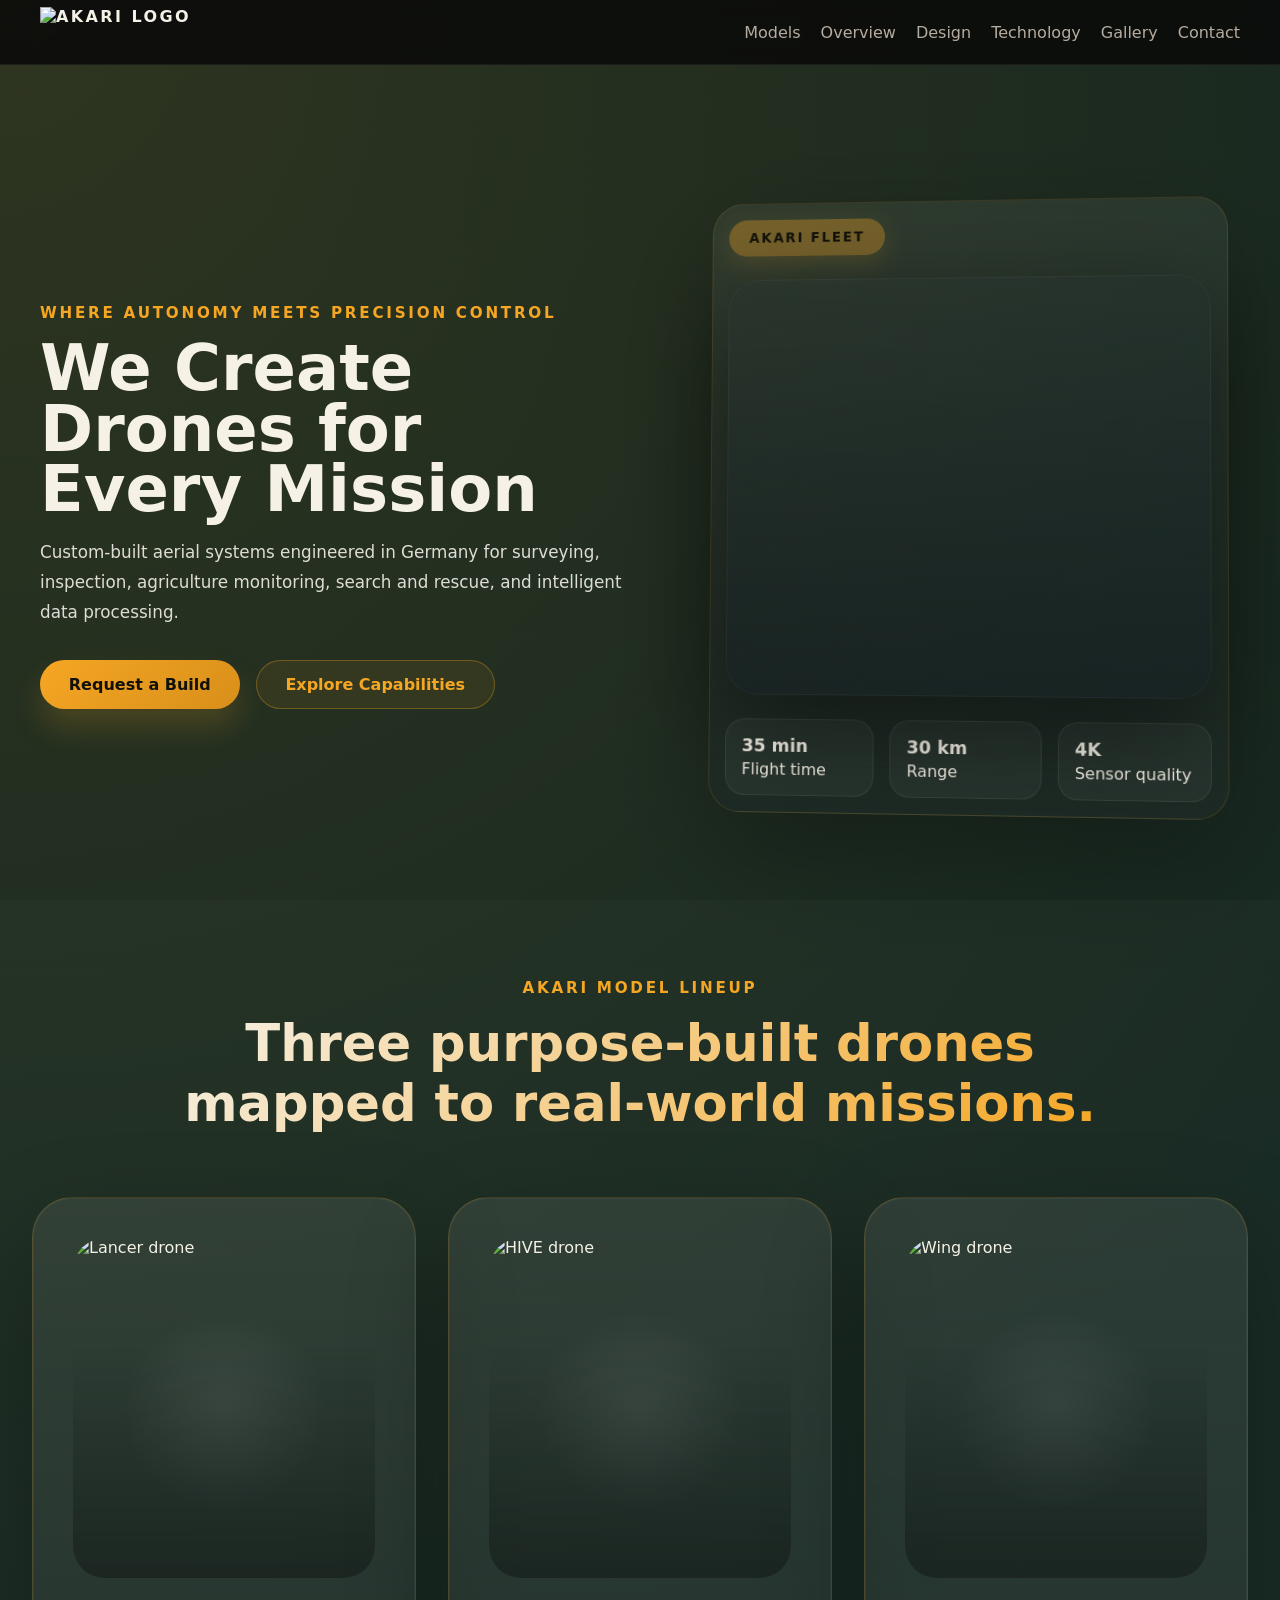
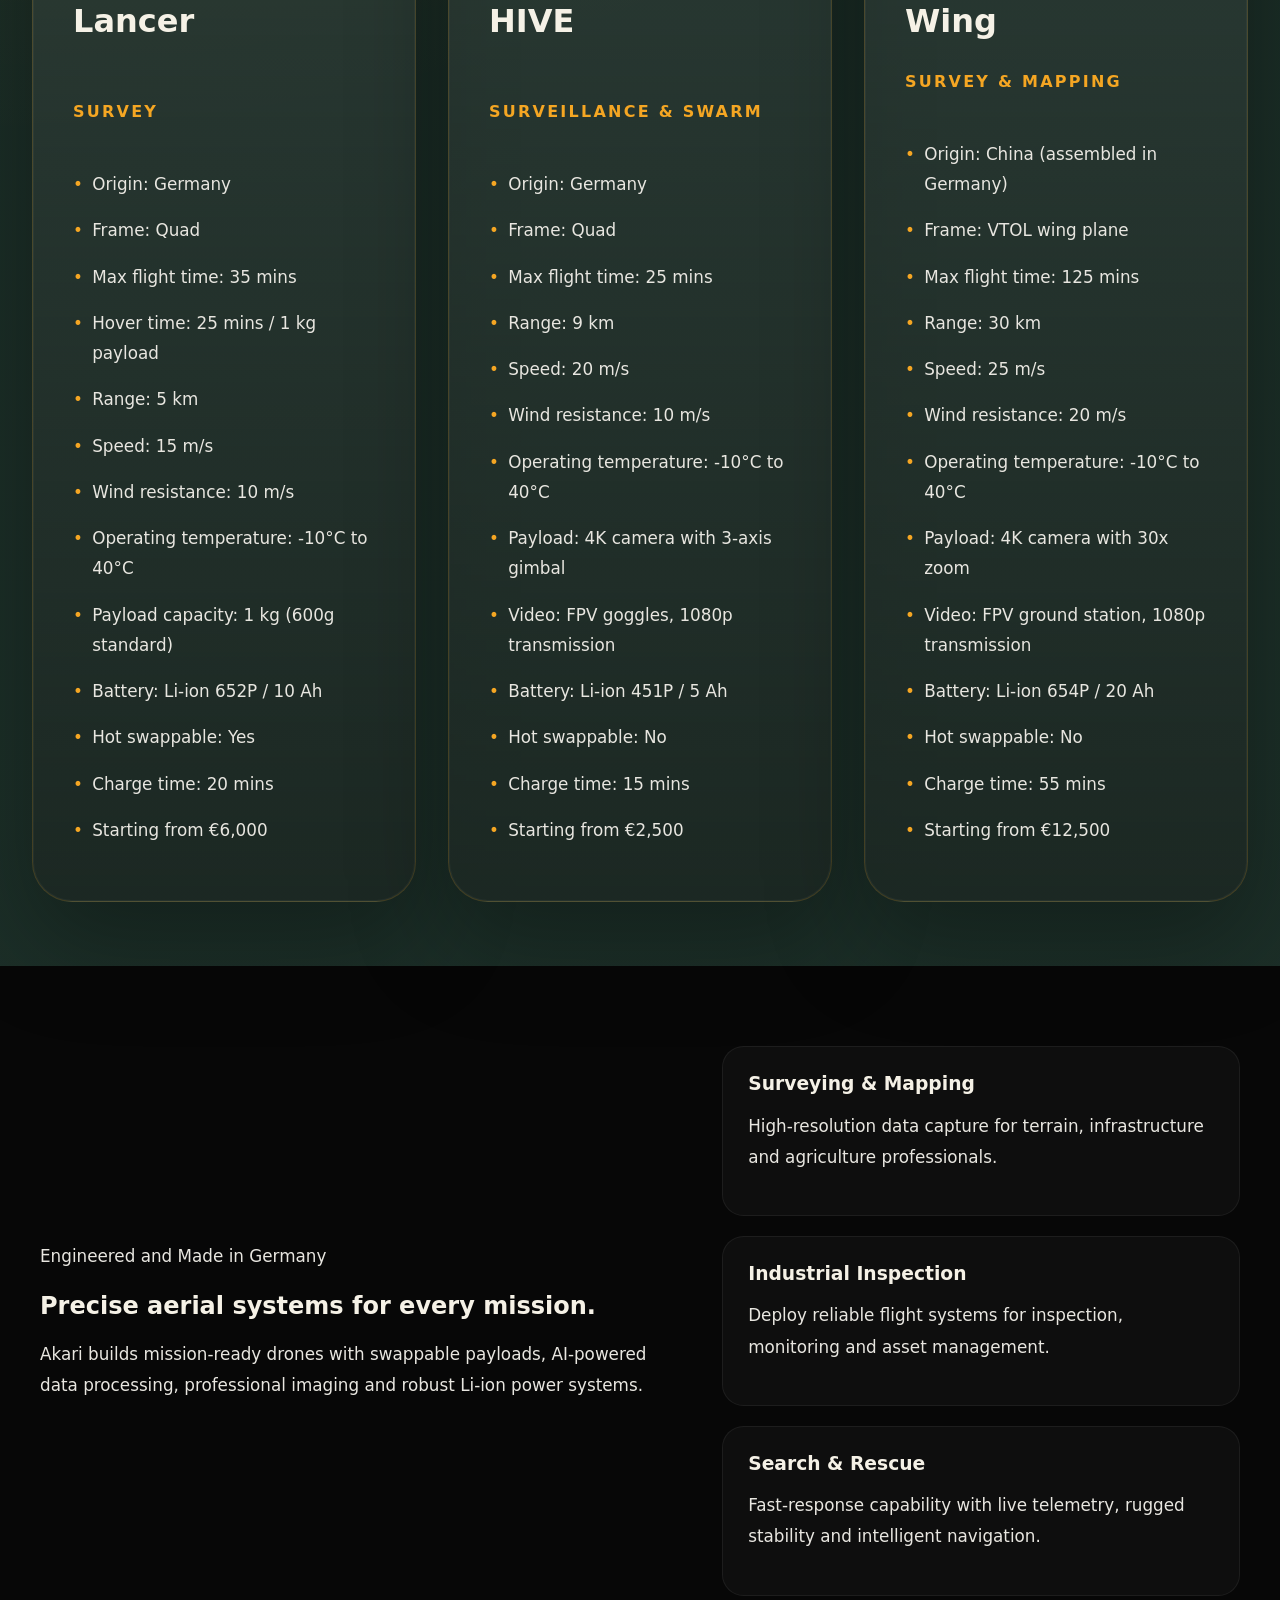
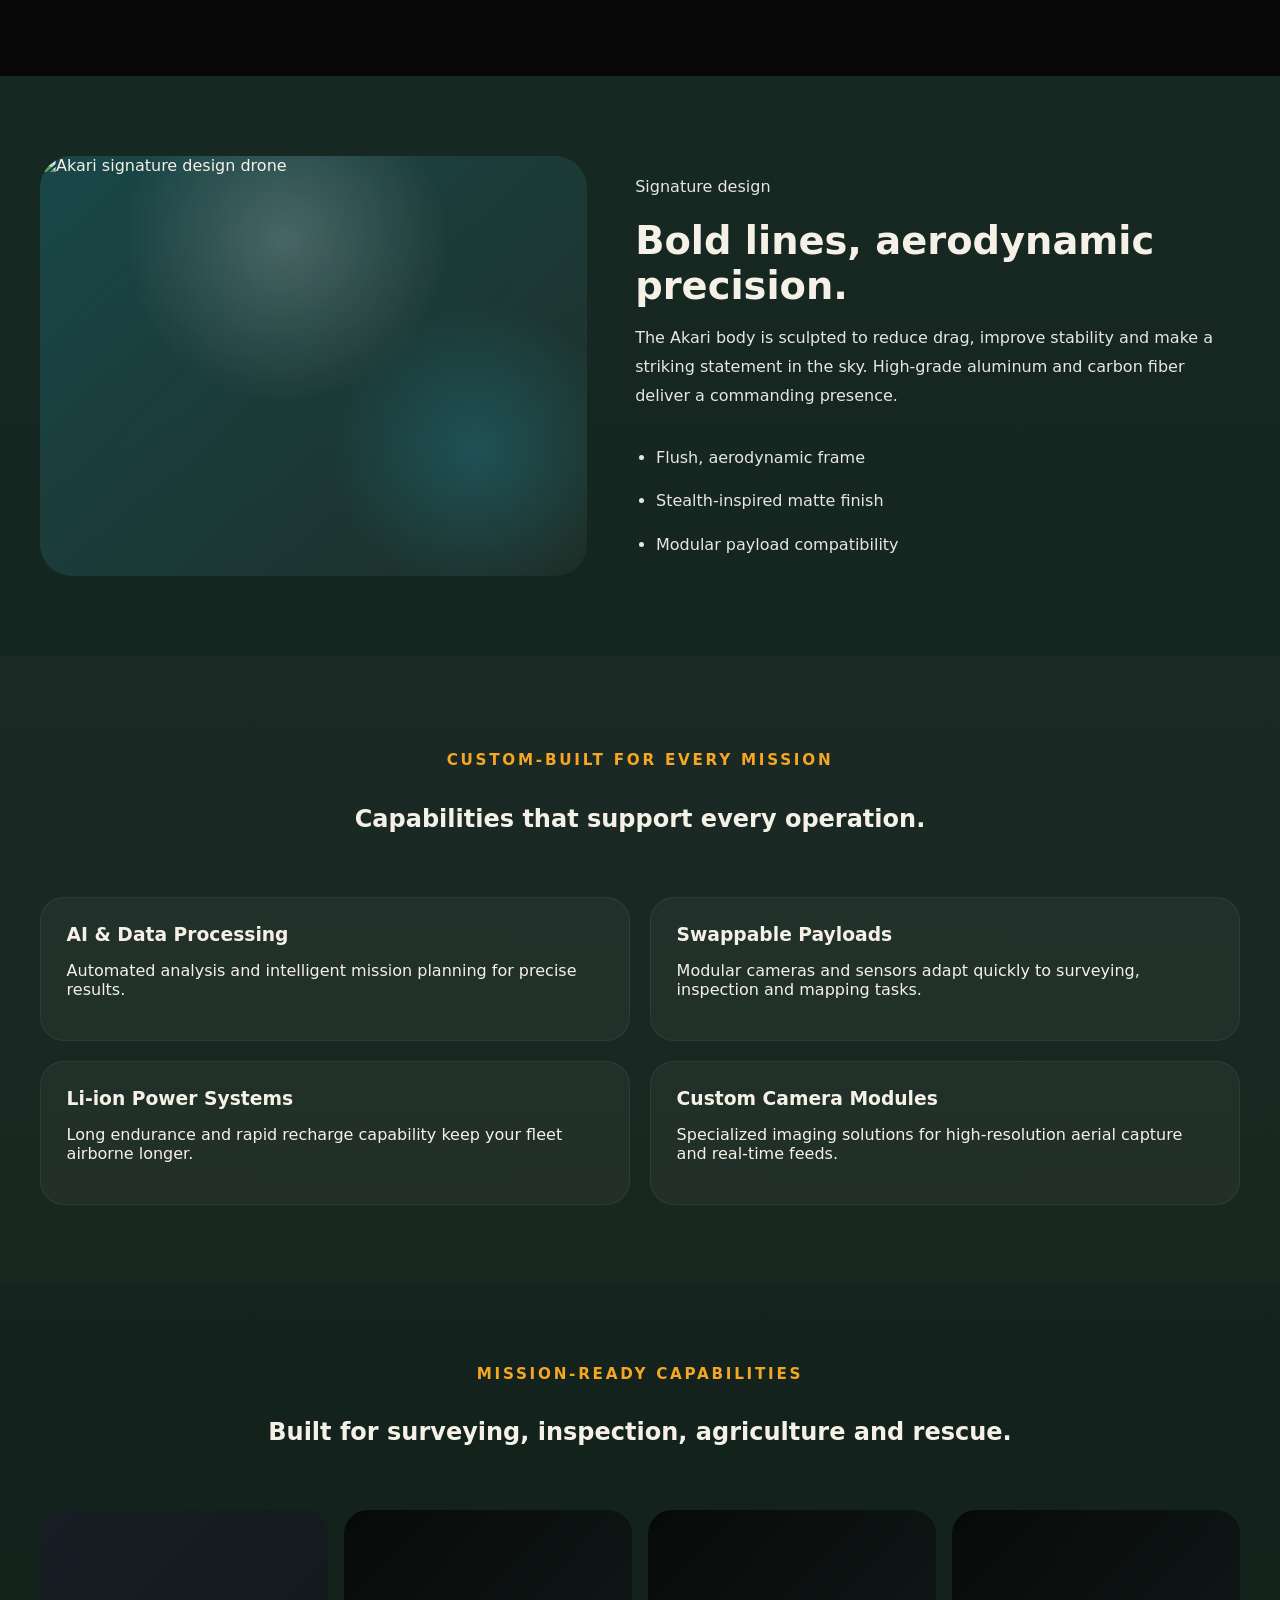
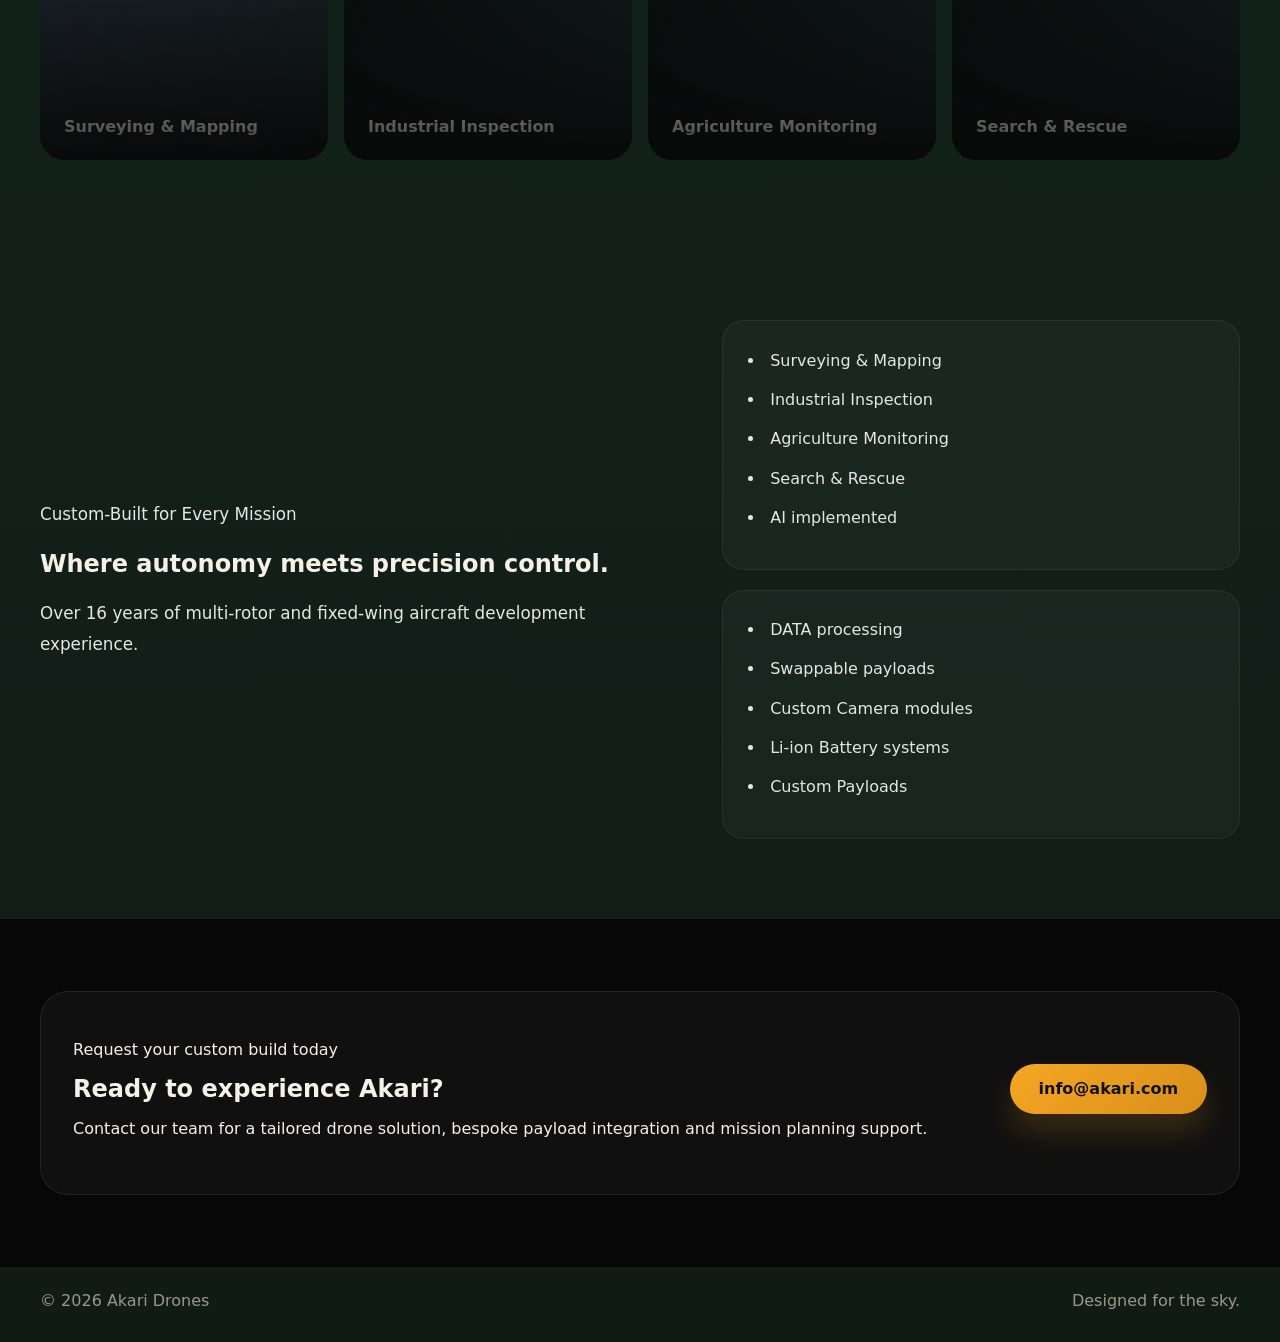
==== index.html @ 4abbac31 "Add files via upload" ====
<!DOCTYPE html>
<html lang="en">

<head>
  <meta charset="UTF-8" />
  <meta name="viewport" content="width=device-width, initial-scale=1.0" />
  <title>Akari Drones</title>
  <link rel="stylesheet" href="styles.css" />
</head>

<body>
  <header class="topbar">
    <div class="container header-inner"> <a class="brand" href="#hero"> <img src="images/logo.png" alt="Akari Logo"
          class="logo" /> </a>
      <nav class="nav-links"> <a href="#models">Models</a> <a href="#overview">Overview</a> <a href="#design">Design</a>
        <a href="#technology">Technology</a> <a href="#gallery">Gallery</a> <a href="#contact">Contact</a> </nav>
    </div>
  </header>
  <main>
    <section id="hero" class="hero-section">
      <div class="container hero-grid">
        <div class="hero-copy"> <span class="eyebrow">Where Autonomy Meets Precision Control</span>
          <h1>We Create Drones for Every Mission</h1>
          <p>Custom-built aerial systems engineered in Germany for surveying, inspection, agriculture monitoring, search
            and rescue, and intelligent data processing.</p>
          <div class="hero-actions"> <a class="btn btn-primary" href="#contact">Request a Build</a> <a
              class="btn btn-secondary" href="#overview">Explore Capabilities</a> </div>
        </div>
        <div class="hero-visual">
          <div class="visual-card interactive-card">
            <div class="badge">Akari Fleet</div>
            <div class="hero-image"></div>
            <div class="hero-stats">
              <div> <strong>35 min</strong> <span>Flight time</span> </div>
              <div> <strong>30 km</strong> <span>Range</span> </div>
              <div> <strong>4K</strong> <span>Sensor quality</span> </div>
            </div>
          </div>
        </div>
      </div>
    </section>
    <section id="models" class="section section-alt">
      <div class="container">
        <div class="section-header">
          <p class="eyebrow">Akari Model Lineup</p>
          <h2>Three purpose-built drones mapped to real-world missions.</h2>
        </div>
        <div class="spec-grid">
          <article class="spec-card interactive-card">
            <div class="spec-image"> <img src="images/lancer.png" alt="Lancer drone"> </div>
            <h3>Lancer</h3>
            <p class="spec-subtitle">Survey</p>
            <ul class="spec-list">
              <li>Origin: Germany</li>
              <li>Frame: Quad</li>
              <li>Max flight time: 35 mins</li>
              <li>Hover time: 25 mins / 1 kg payload</li>
              <li>Range: 5 km</li>
              <li>Speed: 15 m/s</li>
              <li>Wind resistance: 10 m/s</li>
              <li>Operating temperature: -10°C to 40°C</li>
              <li>Payload capacity: 1 kg (600g standard)</li>
              <li>Battery: Li-ion 652P / 10 Ah</li>
              <li>Hot swappable: Yes</li>
              <li>Charge time: 20 mins</li>
              <li>Starting from €6,000</li>
            </ul>
          </article>
          <article class="spec-card interactive-card">
            <div class="spec-image"> <img src="images/hive.png" alt="HIVE drone"> </div>
            <h3>HIVE</h3>
            <p class="spec-subtitle">Surveillance & Swarm</p>
            <ul class="spec-list">
              <li>Origin: Germany</li>
              <li>Frame: Quad</li>
              <li>Max flight time: 25 mins</li>
              <li>Range: 9 km</li>
              <li>Speed: 20 m/s</li>
              <li>Wind resistance: 10 m/s</li>
              <li>Operating temperature: -10°C to 40°C</li>
              <li>Payload: 4K camera with 3-axis gimbal</li>
              <li>Video: FPV goggles, 1080p transmission</li>
              <li>Battery: Li-ion 451P / 5 Ah</li>
              <li>Hot swappable: No</li>
              <li>Charge time: 15 mins</li>
              <li>Starting from €2,500</li>
            </ul>
          </article>
          <article class="spec-card interactive-card">
            <div class="spec-image"> <img src="images/wing.png" alt="Wing drone"> </div>
            <h3>Wing</h3>
            <p class="spec-subtitle">Survey & Mapping</p>
            <ul class="spec-list">
              <li>Origin: China (assembled in Germany)</li>
              <li>Frame: VTOL wing plane</li>
              <li>Max flight time: 125 mins</li>
              <li>Range: 30 km</li>
              <li>Speed: 25 m/s</li>
              <li>Wind resistance: 20 m/s</li>
              <li>Operating temperature: -10°C to 40°C</li>
              <li>Payload: 4K camera with 30x zoom</li>
              <li>Video: FPV ground station, 1080p transmission</li>
              <li>Battery: Li-ion 654P / 20 Ah</li>
              <li>Hot swappable: No</li>
              <li>Charge time: 55 mins</li>
              <li>Starting from €12,500</li>
            </ul>
          </article>
        </div>
      </div>
    </section>
    <section id="overview" class="section section-dark">
      <div class="container split">
        <div>
          <p class="eyebrow">Engineered and Made in Germany</p>
          <h2>Precise aerial systems for every mission.</h2>
          <p>Akari builds mission-ready drones with swappable payloads, AI-powered data processing, professional imaging
            and robust Li-ion power systems.</p>
        </div>
        <div class="stats-grid">
          <article>
            <h3>Surveying & Mapping</h3>
            <p>High-resolution data capture for terrain, infrastructure and agriculture professionals.</p>
          </article>
          <article>
            <h3>Industrial Inspection</h3>
            <p>Deploy reliable flight systems for inspection, monitoring and asset management.</p>
          </article>
          <article>
            <h3>Search & Rescue</h3>
            <p>Fast-response capability with live telemetry, rugged stability and intelligent navigation.</p>
          </article>
        </div>
      </div>
    </section>
    <section id="design" class="section">
      <div class="container feature-block">
        <div class="feature-visual feature-visual-right"> <img src="images/spider.png"
            alt="Akari signature design drone"> </div>
        <div class="feature-copy">
          <p class="eyebrow">Signature design</p>
          <h2>Bold lines, aerodynamic precision.</h2>
          <p>The Akari body is sculpted to reduce drag, improve stability and make a striking statement in the sky.
            High-grade aluminum and carbon fiber deliver a commanding presence.</p>
          <ul>
            <li>Flush, aerodynamic frame</li>
            <li>Stealth-inspired matte finish</li>
            <li>Modular payload compatibility</li>
          </ul>
        </div>
      </div>
    </section>
    <section id="technology" class="section section-alt">
      <div class="container">
        <div class="section-header">
          <p class="eyebrow">Custom-built for every mission</p>
          <h2>Capabilities that support every operation.</h2>
        </div>
        <div class="tech-grid">
          <article>
            <h3>AI & Data Processing</h3>
            <p>Automated analysis and intelligent mission planning for precise results.</p>
          </article>
          <article>
            <h3>Swappable Payloads</h3>
            <p>Modular cameras and sensors adapt quickly to surveying, inspection and mapping tasks.</p>
          </article>
          <article>
            <h3>Li-ion Power Systems</h3>
            <p>Long endurance and rapid recharge capability keep your fleet airborne longer.</p>
          </article>
          <article>
            <h3>Custom Camera Modules</h3>
            <p>Specialized imaging solutions for high-resolution aerial capture and real-time feeds.</p>
          </article>
        </div>
      </div>
    </section>
    <section id="gallery" class="section section-gallery">
      <div class="container">
        <div class="section-header">
          <p class="eyebrow">Mission-ready capabilities</p>
          <h2>Built for surveying, inspection, agriculture and rescue.</h2>
        </div>
        <div class="gallery-grid">
          <div class="gallery-card gallery-card-1">Surveying & Mapping</div>
          <div class="gallery-card gallery-card-2">Industrial Inspection</div>
          <div class="gallery-card gallery-card-3">Agriculture Monitoring</div>
          <div class="gallery-card gallery-card-4">Search & Rescue</div>
        </div>
      </div>
    </section>
    <section id="missions" class="section">
      <div class="container split">
        <div>
          <p class="eyebrow">Custom-Built for Every Mission</p>
          <h2>Where autonomy meets precision control.</h2>
          <p>Over 16 years of multi-rotor and fixed-wing aircraft development experience.</p>
        </div>
        <div class="stats-grid">
          <article>
            <ul class="feature-list">
              <li>Surveying & Mapping</li>
              <li>Industrial Inspection</li>
              <li>Agriculture Monitoring</li>
              <li>Search & Rescue</li>
              <li>AI implemented</li>
            </ul>
          </article>
          <article>
            <ul class="feature-list">
              <li>DATA processing</li>
              <li>Swappable payloads</li>
              <li>Custom Camera modules</li>
              <li>Li-ion Battery systems</li>
              <li>Custom Payloads</li>
            </ul>
          </article>
        </div>
      </div>
    </section>
    <section id="contact" class="section section-dark contact-section">
      <div class="container contact-grid">
        <div>
          <p class="eyebrow">Request your custom build today</p>
          <h2>Ready to experience Akari?</h2>
          <p>Contact our team for a tailored drone solution, bespoke payload integration and mission planning support.
          </p>
        </div> <a class="btn btn-primary" href="mailto:info@akari.com">info@akari.com</a>
      </div>
    </section>
  </main>
  <footer class="footer">
    <div class="container footer-inner"> <span>© 2026 Akari Drones</span> <span>Designed for the sky.</span> </div>
  </footer>
  <script src="script.js"></script>
</body>

</html>
---- styles.css ----
:root {
  color-scheme: dark;
  --bg: #151f1b;
  --surface: #1f2f2b;
  --surface-strong: #24372f;
  --surface-alt: #2c413a;
  --text: #f5f1e6;
  --muted: #b6ac9f;
  --accent: #f5a623;
  --accent-dark: #d88f1a;
  --accent-soft: rgba(245, 166, 35, 0.18);
  --accent-soft-2: rgba(245, 166, 35, 0.10);
  --border: rgba(255, 255, 255, 0.10);
  font-family: Inter, ui-sans-serif, system-ui, -apple-system, BlinkMacSystemFont, "Segoe UI", sans-serif;
}

@keyframes popIn {
  0% {
    opacity: 0;
    transform: scale(0.6) translateY(60px);
  }
  50% {
    opacity: 1;
  }
  100% {
    opacity: 1;
    transform: scale(1) translateY(0);
  }
}

@keyframes glowPulse {
  0%, 100% {
    box-shadow: inset 0 0 0 1px rgba(255, 255, 255, 0.04), 0 40px 100px rgba(0, 0, 0, 0.3), 0 0 40px rgba(245, 166, 35, 0);
  }
  50% {
    box-shadow: inset 0 0 0 1px rgba(255, 255, 255, 0.08), 0 40px 100px rgba(0, 0, 0, 0.3), 0 0 60px rgba(245, 166, 35, 0.15);
  }
}

@keyframes shimmer {
  0% {
    background-position: -1000px 0;
  }
  100% {
    background-position: 1000px 0;
  }
}

* {
  box-sizing: border-box;
}

html {
  scroll-behavior: smooth;
}

body {
  margin: 0;
  min-height: 100vh;
  background: radial-gradient(circle at top left, rgba(245, 166, 35, 0.12), transparent 28%),
    linear-gradient(180deg, #13251f 0%, #172b24 45%, #111b16 100%);
  color: var(--text);
}

img {
  max-width: 100%;
  display: block;
}

main {
  padding-top: 80px; /* VERY IMPORTANT */
}

button,
a {
  font: inherit;
}

button {
  cursor: pointer;
}

.container {
  width: min(1200px, calc(100% - 2rem));
  margin: 0 auto;
}

.topbar {
  position: fixed; /* CHANGE from sticky */
  top: 0;
  left: 0;
  width: 100%;
  z-index: 1000;

  background: rgba(10, 10, 10, 0.85);
  backdrop-filter: blur(12px);
  border-bottom: 1px solid rgba(255,255,255,0.06);
}

.header-inner {
  display: flex;
  align-items: center;
  justify-content: space-between;
  gap: 1rem;
  padding: 1rem 0;
}

.brand {
  display: flex;
  align-items: center;
  gap: 0.75rem;
  color: var(--text);
  text-decoration: none;
  font-weight: 700;
  letter-spacing: 0.15em;
  text-transform: uppercase;
}
.header-inner {
  height: 64px;
}

.logo {
  height: 50px;
  width: auto;
}

.brand-logo {
  position: relative;
  width: 2.25rem;
  height: 2.25rem;
}

.brand-logo::before,
.brand-logo::after {
  content: "";
  position: absolute;
  background: #f5a623;
}

.brand-logo::before {
  width: 0.9rem;
  height: 0.9rem;
  top: 0;
  left: 0;
  clip-path: polygon(0 100%, 50% 0, 100% 100%);
}

.brand-logo::after {
  width: 1.3rem;
  height: 0.9rem;
  bottom: 0;
  right: 0;
  border-bottom-left-radius: 1.2rem;
  border-bottom-right-radius: 1.2rem;
}

.brand span:last-child {
  font-size: 1rem;
  letter-spacing: 0.05em;
  text-transform: none;
}

.nav-links {
  display: flex;
  align-items: center;
  flex-wrap: wrap;
  gap: 1.25rem;
}

.nav-links a {
  color: var(--muted);
  text-decoration: none;
  transition: color 0.2s ease;
}

.nav-links a:hover {
  color: var(--accent);
}

.hero-section {
  padding: 6rem 0 4rem;
  min-height: calc(100vh - 80px);
  display: flex;
  align-items: center;
}

.hero-grid {
  display: grid;
  grid-template-columns: minmax(0, 1.1fr) minmax(380px, 1fr);
  align-items: center;
  gap: 3rem;
}

.hero-copy .eyebrow,
.section-header .eyebrow {
  display: inline-block;
  margin-bottom: 1rem;
  color: var(--accent);
  font-size: 0.95rem;
  letter-spacing: 0.18em;
  text-transform: uppercase;
  font-weight: 600;
}

.hero-copy h1 {
  font-size: clamp(3rem, 5vw, 4.5rem);
  line-height: 0.95;
  margin: 0;
  color: var(--text);
  font-weight: 700;
}

.hero-copy p {
  max-width: 620px;
  font-size: 1.05rem;
  line-height: 1.8;
  color: #e8e6e0;
  opacity: 0.95;
}

.feature-list {
  list-style: disc inside;
  margin: 0;
  padding: 0;
  color: #e8e6e0;
}

.feature-list li {
  margin-bottom: 0.75rem;
  line-height: 1.7;
}

.hero-actions {
  display: flex;
  flex-wrap: wrap;
  gap: 1rem;
  margin-top: 2rem;
}

.btn {
  display: inline-flex;
  align-items: center;
  justify-content: center;
  min-height: 3.1rem;
  padding: 0 1.8rem;
  border-radius: 999px;
  text-decoration: none;
  font-weight: 600;
  transition: transform 0.2s ease, background-color 0.2s ease, color 0.2s ease;
}

.btn:hover {
  transform: translateY(-1px);
}

.btn-primary {
  background: linear-gradient(135deg, var(--accent), var(--accent-dark));
  color: #111109;
  box-shadow: 0 18px 30px rgba(245, 166, 35, 0.18);
}

.btn-secondary {
  border: 1px solid rgba(245, 166, 35, 0.32);
  color: var(--accent);
  background: rgba(245, 166, 35, 0.08);
}

.hero-visual {
  display: flex;
  justify-content: center;
  perspective: 1600px;
}

.visual-card {
  width: 100%;
  max-width: 520px;
  padding: 1rem;
  border-radius: 2rem;
  background: linear-gradient(180deg, rgba(255, 255, 255, 0.06), rgba(28, 40, 35, 0.88));
  border: 1px solid rgba(245, 166, 35, 0.14);
  box-shadow: 0 40px 120px rgba(0, 0, 0, 0.30);
  transform: rotateY(-5deg) rotateX(2deg);
  transform-style: preserve-3d;
  transition: transform 0.4s ease, box-shadow 0.4s ease;
}

.visual-card:hover {
  transform: rotateY(0deg) rotateX(0deg) translateY(-6px);
  box-shadow: 0 50px 140px rgba(0, 0, 0, 0.35);
}

.interactive-card {
  transform-style: preserve-3d;
  will-change: transform;
  transition: box-shadow 0.3s ease;
}

.interactive-card:hover {
  box-shadow: 0 48px 140px rgba(0, 0, 0, 0.35);
}

.badge {
  display: inline-flex;
  padding: 0.65rem 1.3rem;
  border-radius: 999px;
  background: rgba(245, 166, 35, 0.35);
  color: #111109;
  font-weight: 700;
  text-transform: uppercase;
  letter-spacing: 0.14em;
  font-size: 0.85rem;
  margin-bottom: 1.5rem;
  box-shadow: 0 8px 24px rgba(245, 166, 35, 0.15);
}

.hero-image {
  height: 420px;
  border-radius: 2rem;
  background: linear-gradient(180deg, rgba(20, 30, 40, 0.15), rgba(10, 18, 28, 0.35)),
    url('images/hero-drone.png') center/cover no-repeat;
  position: relative;
  overflow: hidden;
  box-shadow: inset 0 0 0 1px rgba(255, 255, 255, 0.04), 0 34px 100px rgba(0, 0, 0, 0.45);
}

.hero-image::before,
.hero-image::after {
  display: none;
}

.hero-stats {
  display: grid;
  grid-template-columns: repeat(3, minmax(0, 1fr));
  gap: 1rem;
  margin-top: 1.5rem;
}

.hero-stats div {
  padding: 1rem;
  background: rgba(255, 255, 255, 0.04);
  border: 1px solid rgba(255, 255, 255, 0.08);
  border-radius: 1.25rem;
}

.hero-stats strong {
  display: block;
  font-size: 1.1rem;
  margin-bottom: 0.25rem;
}

.section {
  padding: 5rem 0;
}

#models {
  padding: 0;
  min-height: 100vh;
  display: flex;
  flex-direction: column;
  justify-content: center;
  align-items: center;
  position: relative;
}

#models .container {
  width: 100%;
  padding: 4rem 2rem;
}

.section-dark {
  background: #070707;
}

.section-alt {
  background: rgba(255, 255, 255, 0.02);
}

.split {
  display: grid;
  grid-template-columns: 1.1fr 0.9fr;
  gap: 3rem;
  align-items: center;
}

.split p {
  font-size: 1.05rem;
  line-height: 1.85;
  color: #e8e6e0;
}

.stats-grid {
  display: grid;
  gap: 1.25rem;
}

.stats-grid article {
  padding: 1.6rem;
  border-radius: 1.35rem;
  background: rgba(255, 255, 255, 0.03);
  border: 1px solid rgba(255, 255, 255, 0.06);
}

.stats-grid h3 {
  margin-top: 0;
  margin-bottom: 0.85rem;
  color: var(--text);
}

.feature-block {
  display: grid;
  grid-template-columns: 0.95fr 1.05fr;
  gap: 3rem;
  align-items: center;
}

.feature-visual {
  min-height: 420px;
  border-radius: 2rem;
  background: linear-gradient(135deg, rgba(40, 215, 255, 0.18), rgba(255, 255, 255, 0.04));
  position: relative;
  overflow: hidden;
}

.feature-visual::before {
  content: "";
  position: absolute;
  inset: 0;
  background-image: radial-gradient(circle at 45% 20%, rgba(255,255,255,0.2) 0%, transparent 36%),
    radial-gradient(circle at 80% 70%, rgba(40,215,255,0.18) 0%, transparent 28%);
}

.feature-copy h2 {
  margin-top: 0;
  margin-bottom: 1rem;
  font-size: clamp(2.2rem, 3vw, 3.2rem);
}

.feature-copy p {
  color: #e8e6e0;
  line-height: 1.8;
}

.feature-copy ul {
  margin: 2rem 0 0;
  padding-left: 1.3rem;
  color: #e8e6e0;
  line-height: 1.9;
}

.feature-copy li {
  margin-bottom: 0.85rem;
}

.section-header {
  max-width: 920px;
  margin-bottom: 4rem;
  text-align: center;
  margin-left: auto;
  margin-right: auto;
}

#models .section-header {
  animation: popIn 0.8s cubic-bezier(0.34, 1.56, 0.64, 1) 0s forwards;
}

#models .section-header h2 {
  font-size: clamp(3rem, 4vw, 4rem);
  margin-top: 0;
  margin-bottom: 1.5rem;
  background: linear-gradient(135deg, var(--text), var(--accent));
  -webkit-background-clip: text;
  -webkit-text-fill-color: transparent;
  background-clip: text;
}

.tech-grid {
  display: grid;
  grid-template-columns: repeat(2, minmax(0, 1fr));
  gap: 1.25rem;
}

.tech-grid article {
  padding: 1.6rem;
  border-radius: 1.5rem;
  background: rgba(255, 255, 255, 0.04);
  border: 1px solid rgba(255, 255, 255, 0.06);
}

.tech-grid h3 {
  margin-top: 0;
  margin-bottom: 0.9rem;
}

.spec-grid {
  display: grid;
  grid-template-columns: repeat(3, minmax(0, 1fr));
  gap: 2rem;
  width: 100%;
  max-width: 1400px;
  margin: 0 auto;
}

.spec-card {
  display: grid;
  grid-template-rows: auto 1fr;
  gap: 1.5rem;
  min-height: 720px;
  padding: 2.5rem;
  border-radius: 2.5rem;
  background: linear-gradient(180deg, rgba(255, 255, 255, 0.08), rgba(28, 40, 35, 0.95));
  border: 1px solid rgba(245, 166, 35, 0.18);
  box-shadow: inset 0 0 0 1px rgba(255, 255, 255, 0.04), 0 40px 100px rgba(0, 0, 0, 0.3);
  transform: translateZ(0);
  transition: transform 0.3s ease, box-shadow 0.3s ease;
  animation: popIn 0.8s cubic-bezier(0.34, 1.56, 0.64, 1) forwards;
  opacity: 0;
}

.spec-card:nth-child(1) {
  animation-delay: 0.1s;
}

.spec-card:nth-child(2) {
  animation-delay: 0.3s;
}

.spec-card:nth-child(3) {
  animation-delay: 0.5s;
}

.spec-card:hover {
  transform: translateY(-8px);
  box-shadow: 0 28px 80px rgba(0, 0, 0, 0.28), 0 0 50px rgba(245, 166, 35, 0.2);
}

.interactive-card:hover {
  transform: translateY(-8px) scale3d(1.01, 1.01, 1.01);
}

.spec-image {
  overflow: hidden;
  border-radius: 2rem;
  aspect-ratio: 16 / 10;
  width: 100%;
  min-height: 340px;
  position: relative;
  background: radial-gradient(circle at center, rgba(255,255,255,0.08), transparent 45%);
  animation: popIn 0.8s cubic-bezier(0.34, 1.56, 0.64, 1) 0.2s forwards;
  opacity: 0;
}

.spec-image img {
  width: 100%;
  height: 100%;
  object-fit: cover;
  display: block;
  transition: transform 0.4s ease, filter 0.4s ease;
}

.spec-card:hover .spec-image img {
  transform: scale(1.05);
  filter: saturate(1.15) contrast(1.05);
}

.spec-image:hover {
  box-shadow: inset 0 0 0 1px rgba(255, 255, 255, 0.08), 0 20px 40px rgba(0, 0, 0, 0.18);
}

.spec-image.active {
  transform: perspective(900px) translateZ(2px) rotateX(0deg) rotateY(0deg) scale(1.02);
}

.spec-image::after {
  content: "";
  position: absolute;
  inset: 0;
  background: linear-gradient(180deg, transparent 32%, rgba(0,0,0,0.30) 100%);
}

.spec-card h3 {
  margin: 0 0 0.5rem;
  font-size: 2rem;
  font-weight: 700;
}

.spec-subtitle {
  margin: 0 0 1.5rem;
  color: var(--accent);
  text-transform: uppercase;
  letter-spacing: 0.14em;
  font-size: 1rem;
  font-weight: 600;
}

.spec-list {
  list-style: none;
  margin: 0;
  padding: 0;
  color: #e8e6e0;
  font-size: 1.05rem;
}

.spec-list li {
  margin-bottom: 1rem;
  line-height: 1.8;
  padding-left: 1.2rem;
  position: relative;
}

.spec-list li::before {
  content: "•";
  position: absolute;
  left: 0;
  color: var(--accent);
}

.section-gallery {
  padding-top: 4rem;
}

.gallery-grid {
  display: grid;
  grid-template-columns: repeat(4, minmax(0, 1fr));
  gap: 1rem;
}

.gallery-card {
  min-height: 250px;
  border-radius: 1.5rem;
  position: relative;
  overflow: hidden;
  padding: 1.5rem;
  display: flex;
  align-items: flex-end;
  color: var(--text);
  font-size: 1rem;
  font-weight: 600;
  background-size: cover;
  background-position: center;
}

.gallery-card::after {
  content: "";
  position: absolute;
  inset: 0;
  background: linear-gradient(180deg, transparent 35%, rgba(7, 7, 7, 0.82));
}

.gallery-card > * {
  position: relative;
  z-index: 1;
}

.gallery-card-1 { background-image: linear-gradient(135deg, rgba(25, 29, 38, 0.92), rgba(16, 17, 23, 0.5)), url('https://images.unsplash.com/photo-1500530855697-b586d89ba3ee?auto=format&fit=crop&w=1300&q=80'); }
.gallery-card-2 { background-image: linear-gradient(135deg, rgba(7, 7, 7, 0.88), rgba(14, 18, 25, 0.4)), url('https://images.unsplash.com/photo-1518770660439-4636190af475?auto=format&fit=crop&w=1300&q=80'); }
.gallery-card-3 { background-image: linear-gradient(135deg, rgba(7, 7, 7, 0.88), rgba(14, 18, 25, 0.4)), url('https://images.unsplash.com/photo-1523816333845-1bdf1e1f58c3?auto=format&fit=crop&w=1300&q=80'); }
.gallery-card-4 { background-image: linear-gradient(135deg, rgba(7, 7, 7, 0.88), rgba(14, 18, 25, 0.4)), url('https://images.unsplash.com/photo-1512453979798-5ea266f8880c?auto=format&fit=crop&w=1300&q=80'); }

.contact-section {
  padding: 4.5rem 0;
}

.contact-grid {
  display: flex;
  align-items: center;
  justify-content: space-between;
  gap: 2rem;
  flex-wrap: wrap;
  padding: 2rem 2rem 2.5rem;
  border-radius: 1.75rem;
  background: rgba(255, 255, 255, 0.04);
  border: 1px solid rgba(255, 255, 255, 0.08);
}

.contact-grid h2 {
  margin: 0.4rem 0 1rem;
}

.footer {
  padding: 1.5rem 0 2rem;
}

.footer-inner {
  display: flex;
  justify-content: space-between;
  gap: 1rem;
  color: #b6ac9f;
  flex-wrap: wrap;
  opacity: 0.85;
}

@media (max-width: 950px) {
  .hero-grid,
  .split,
  .feature-block,
  .tech-grid {
    grid-template-columns: 1fr;
  }

  .gallery-grid {
    grid-template-columns: repeat(2, minmax(0, 1fr));
  }
}

@media (max-width: 720px) {
  .nav-links {
    gap: 0.85rem;
  }

  .hero-section {
    padding-top: 3rem;
  }

  .hero-copy h1 {
    font-size: 2.8rem;
  }

  .hero-stats {
    grid-template-columns: 1fr;
  }

  .gallery-grid {
    grid-template-columns: 1fr;
  }
}
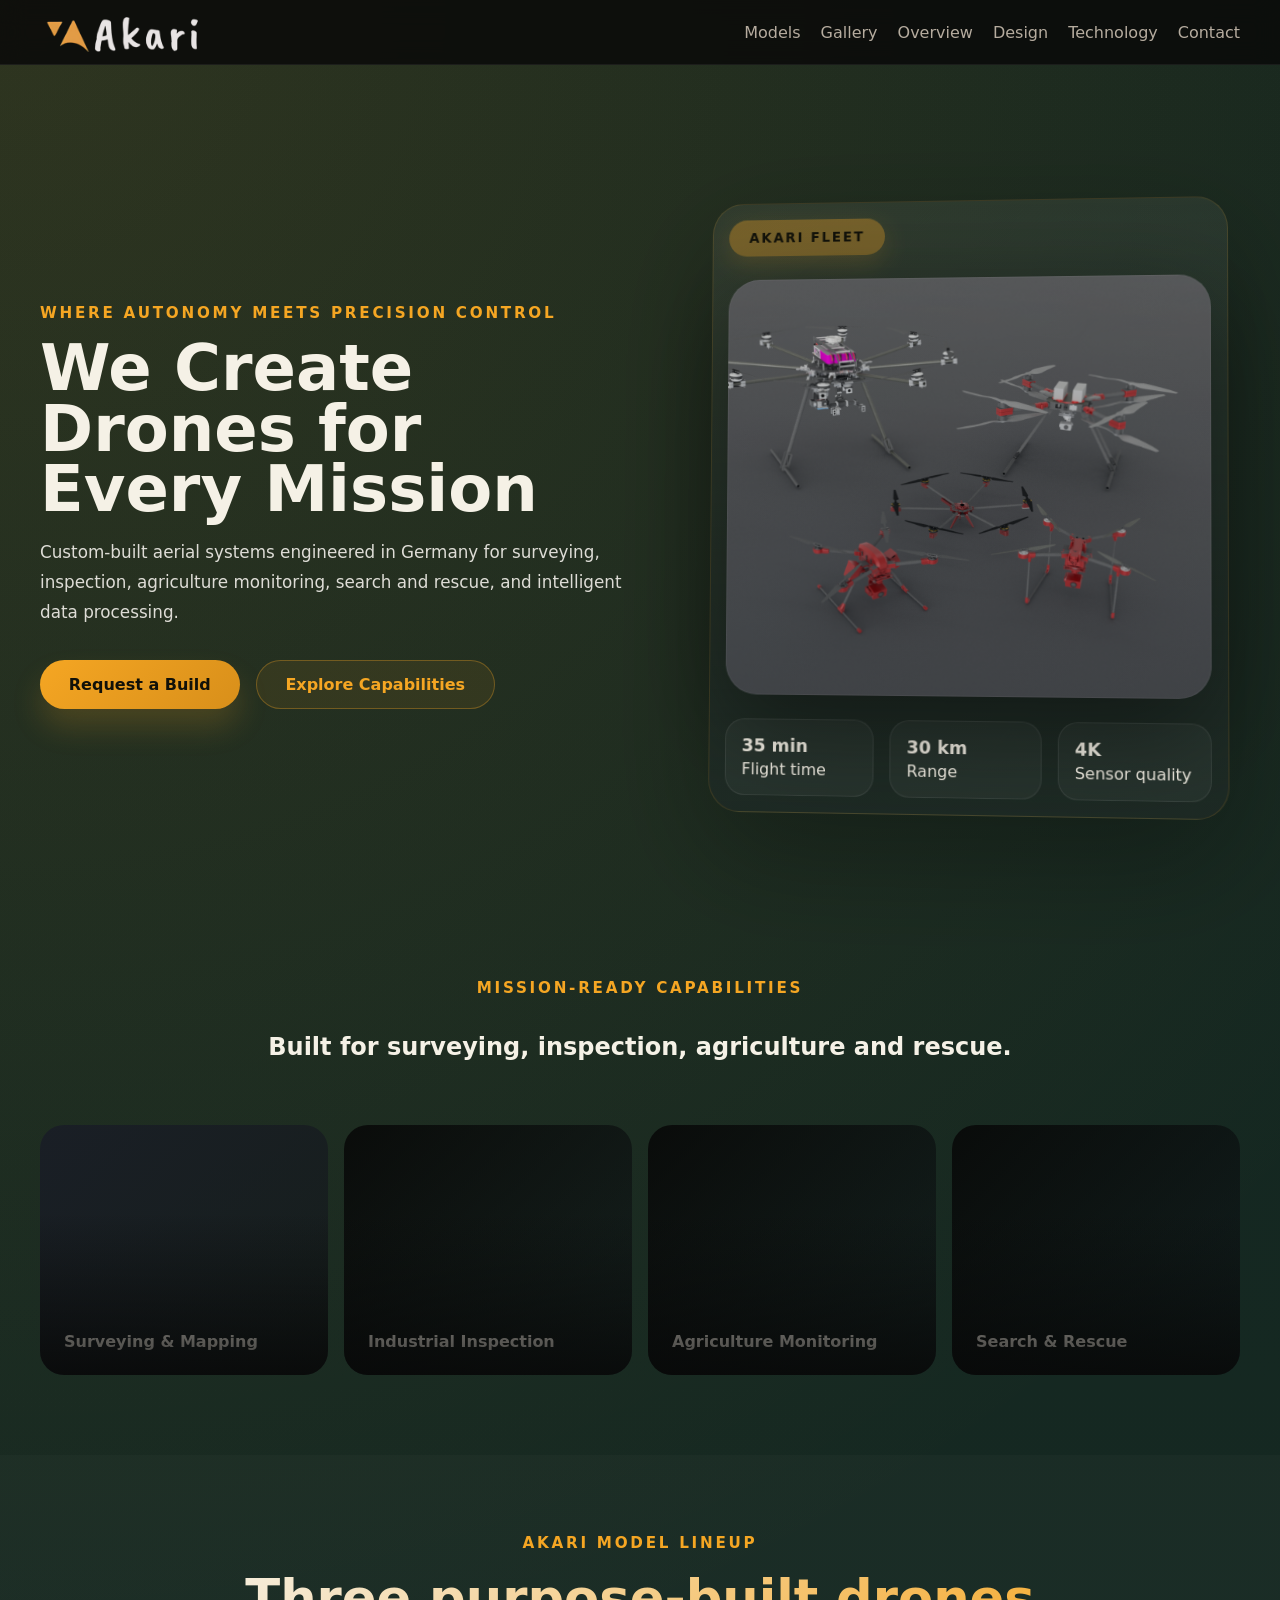
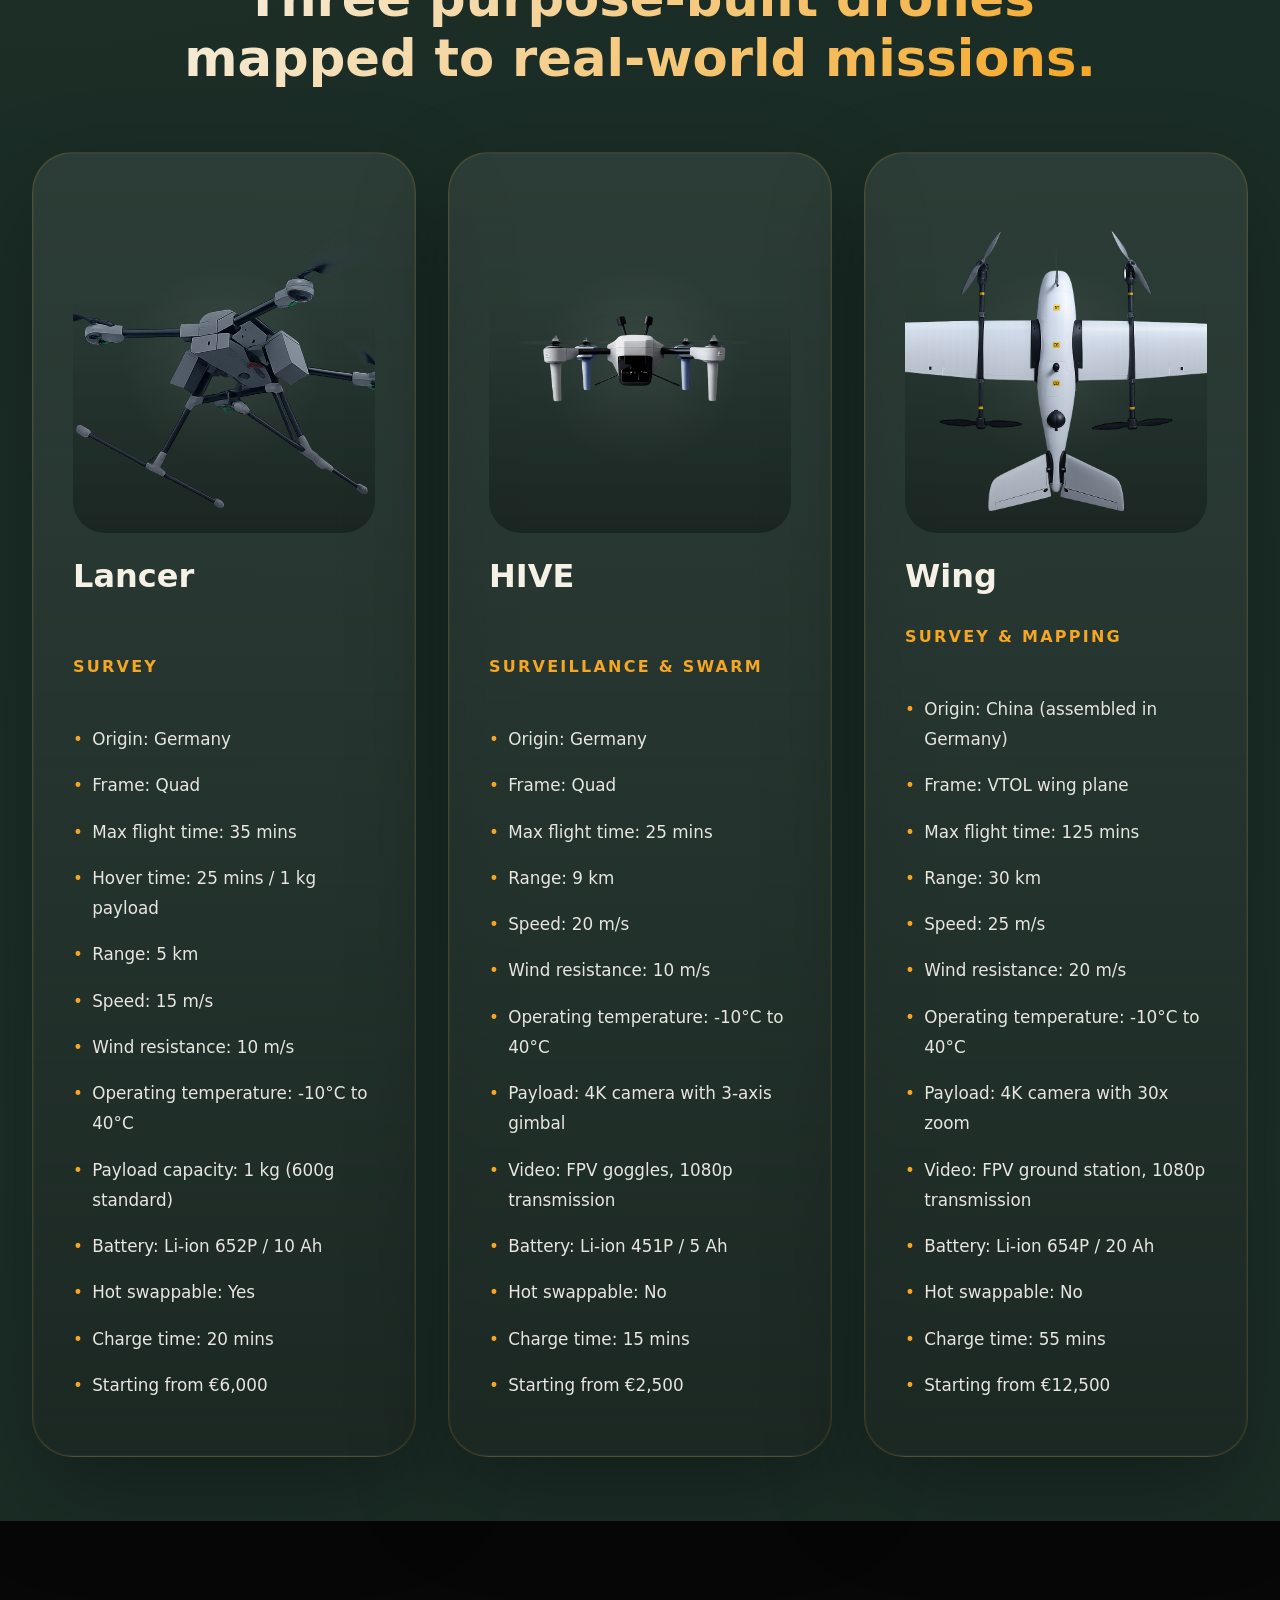
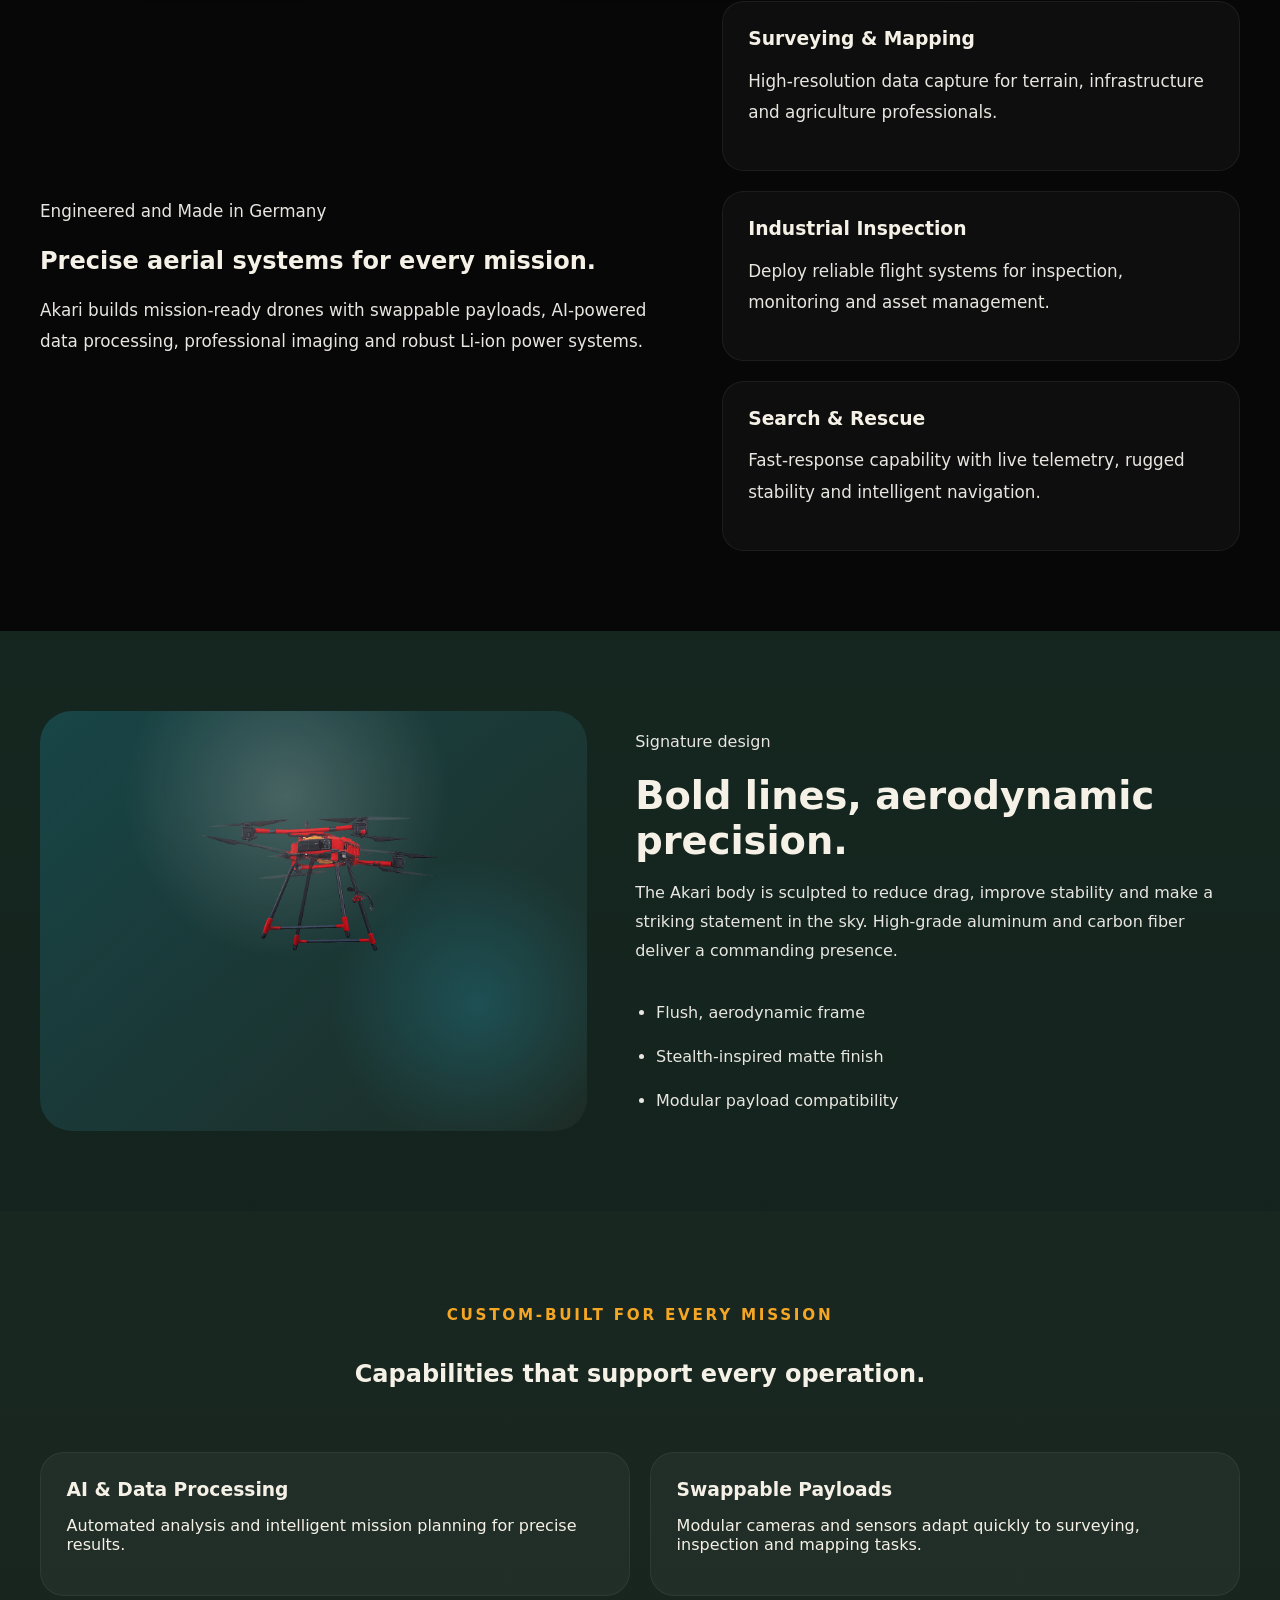
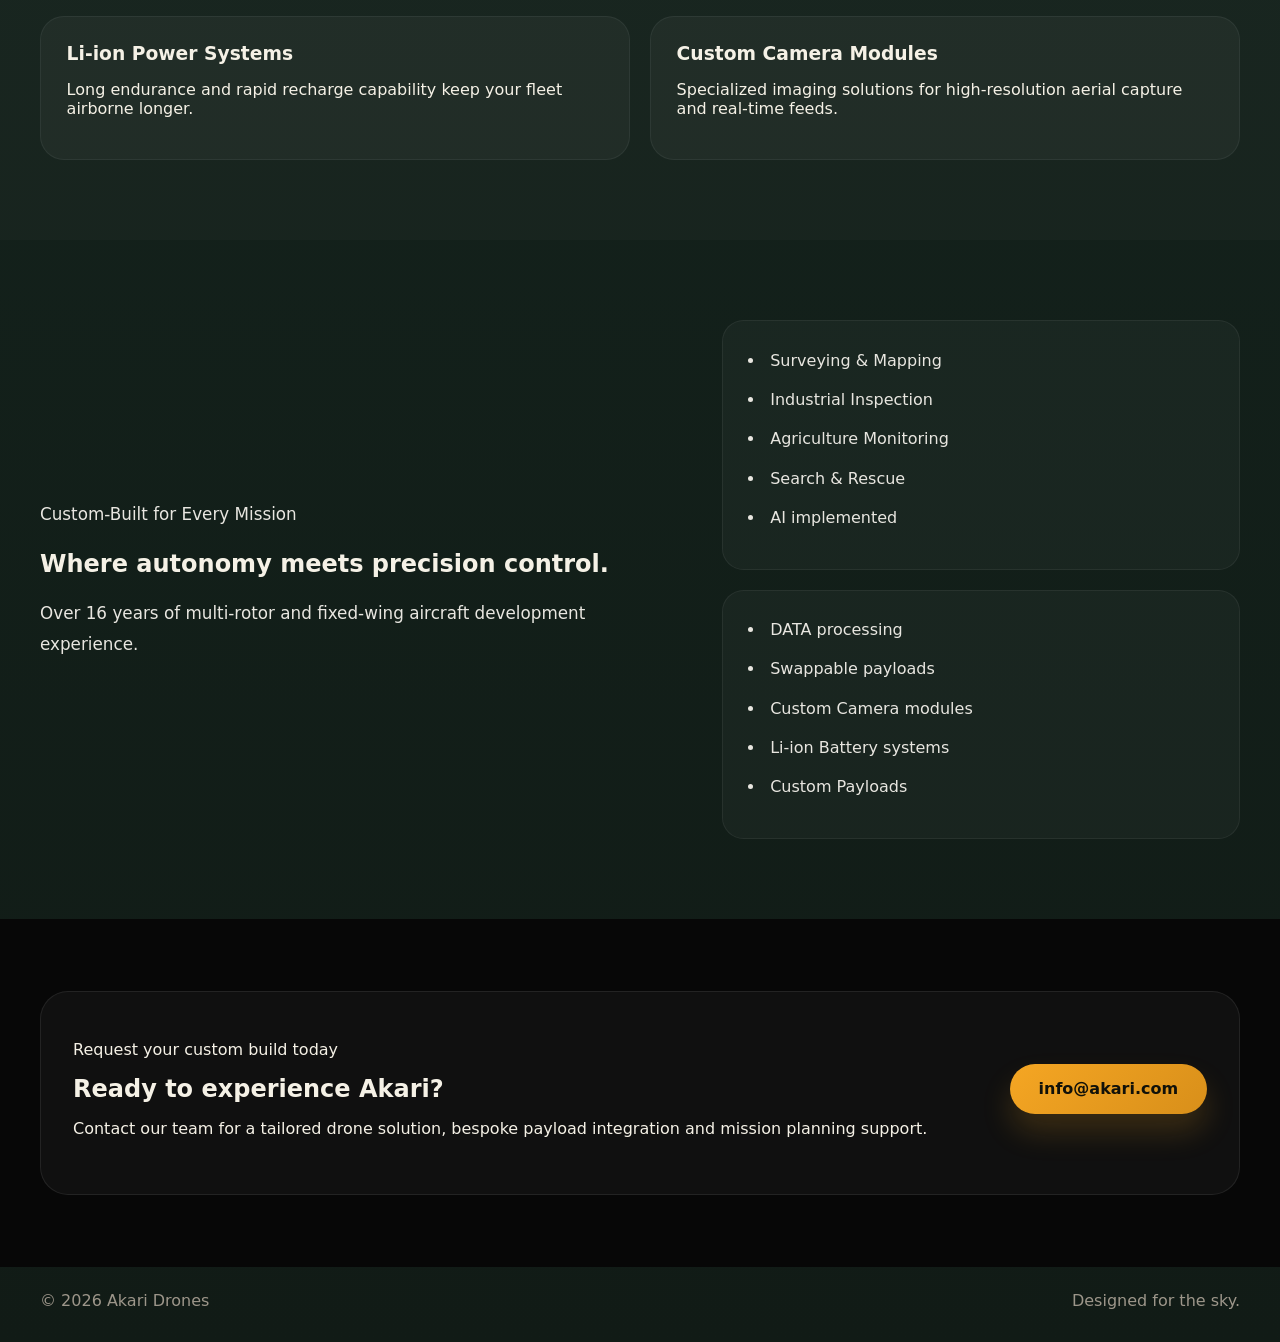
==== commit effc7f75: "Update index.html" ====
--- a/index.html
+++ b/index.html
@@ -12,8 +12,8 @@
   <header class="topbar">
     <div class="container header-inner"> <a class="brand" href="#hero"> <img src="images/logo.png" alt="Akari Logo"
           class="logo" /> </a>
-      <nav class="nav-links"> <a href="#models">Models</a> <a href="#overview">Overview</a> <a href="#design">Design</a>
-        <a href="#technology">Technology</a> <a href="#gallery">Gallery</a> <a href="#contact">Contact</a> </nav>
+      <nav class="nav-links"> <a href="#models">Models</a> <a href="#gallery">Gallery</a> <a href="#overview">Overview</a> <a href="#design">Design</a>
+        <a href="#technology">Technology</a>  <a href="#contact">Contact</a> </nav>
     </div>
   </header>
   <main>
@@ -36,6 +36,20 @@
               <div> <strong>4K</strong> <span>Sensor quality</span> </div>
             </div>
           </div>
+        </div>
+      </div>
+    </section>
+    <section id="gallery" class="section section-gallery">
+      <div class="container">
+        <div class="section-header">
+          <p class="eyebrow">Mission-ready capabilities</p>
+          <h2>Built for surveying, inspection, agriculture and rescue.</h2>
+        </div>
+        <div class="gallery-grid">
+          <div class="gallery-card gallery-card-1">Surveying & Mapping</div>
+          <div class="gallery-card gallery-card-2">Industrial Inspection</div>
+          <div class="gallery-card gallery-card-3">Agriculture Monitoring</div>
+          <div class="gallery-card gallery-card-4">Search & Rescue</div>
         </div>
       </div>
     </section>
@@ -176,20 +190,7 @@
         </div>
       </div>
     </section>
-    <section id="gallery" class="section section-gallery">
-      <div class="container">
-        <div class="section-header">
-          <p class="eyebrow">Mission-ready capabilities</p>
-          <h2>Built for surveying, inspection, agriculture and rescue.</h2>
-        </div>
-        <div class="gallery-grid">
-          <div class="gallery-card gallery-card-1">Surveying & Mapping</div>
-          <div class="gallery-card gallery-card-2">Industrial Inspection</div>
-          <div class="gallery-card gallery-card-3">Agriculture Monitoring</div>
-          <div class="gallery-card gallery-card-4">Search & Rescue</div>
-        </div>
-      </div>
-    </section>
+  
     <section id="missions" class="section">
       <div class="container split">
         <div>
@@ -236,4 +237,4 @@
   <script src="script.js"></script>
 </body>
 
-</html>+</html>
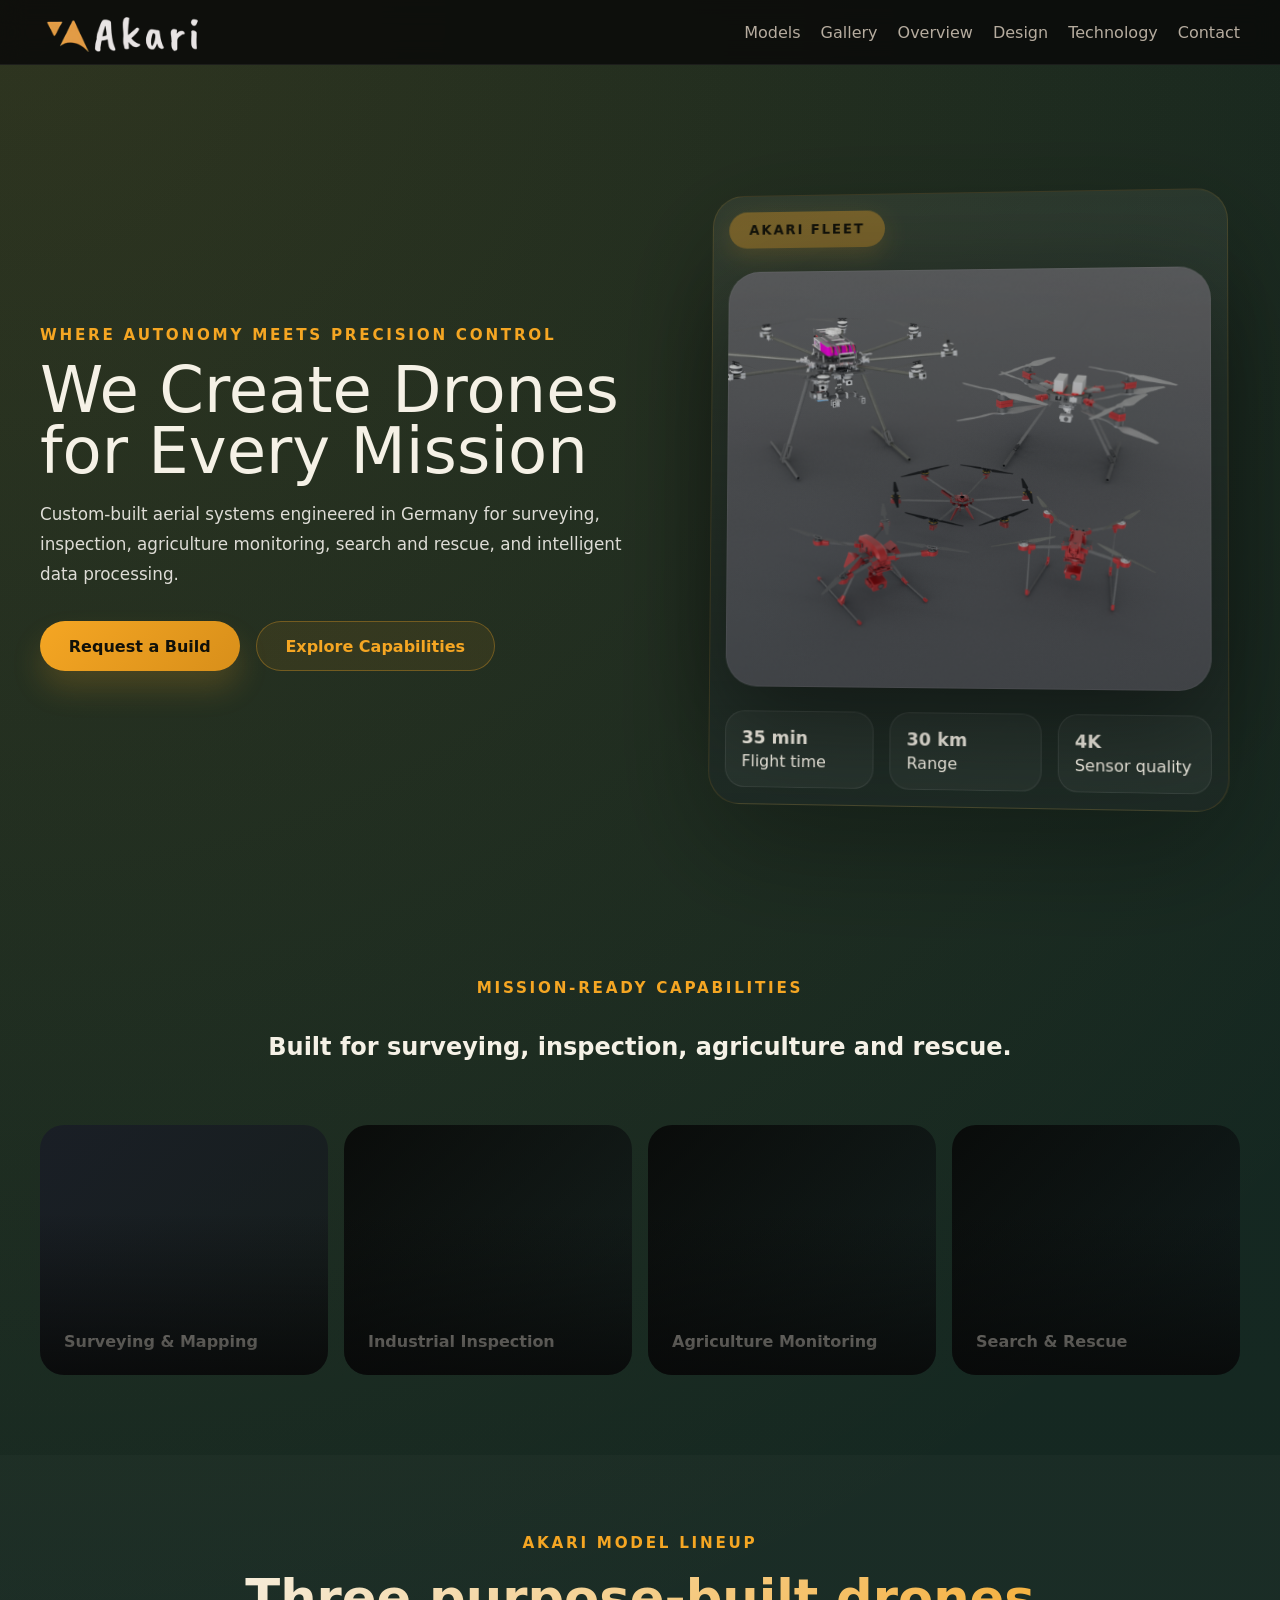
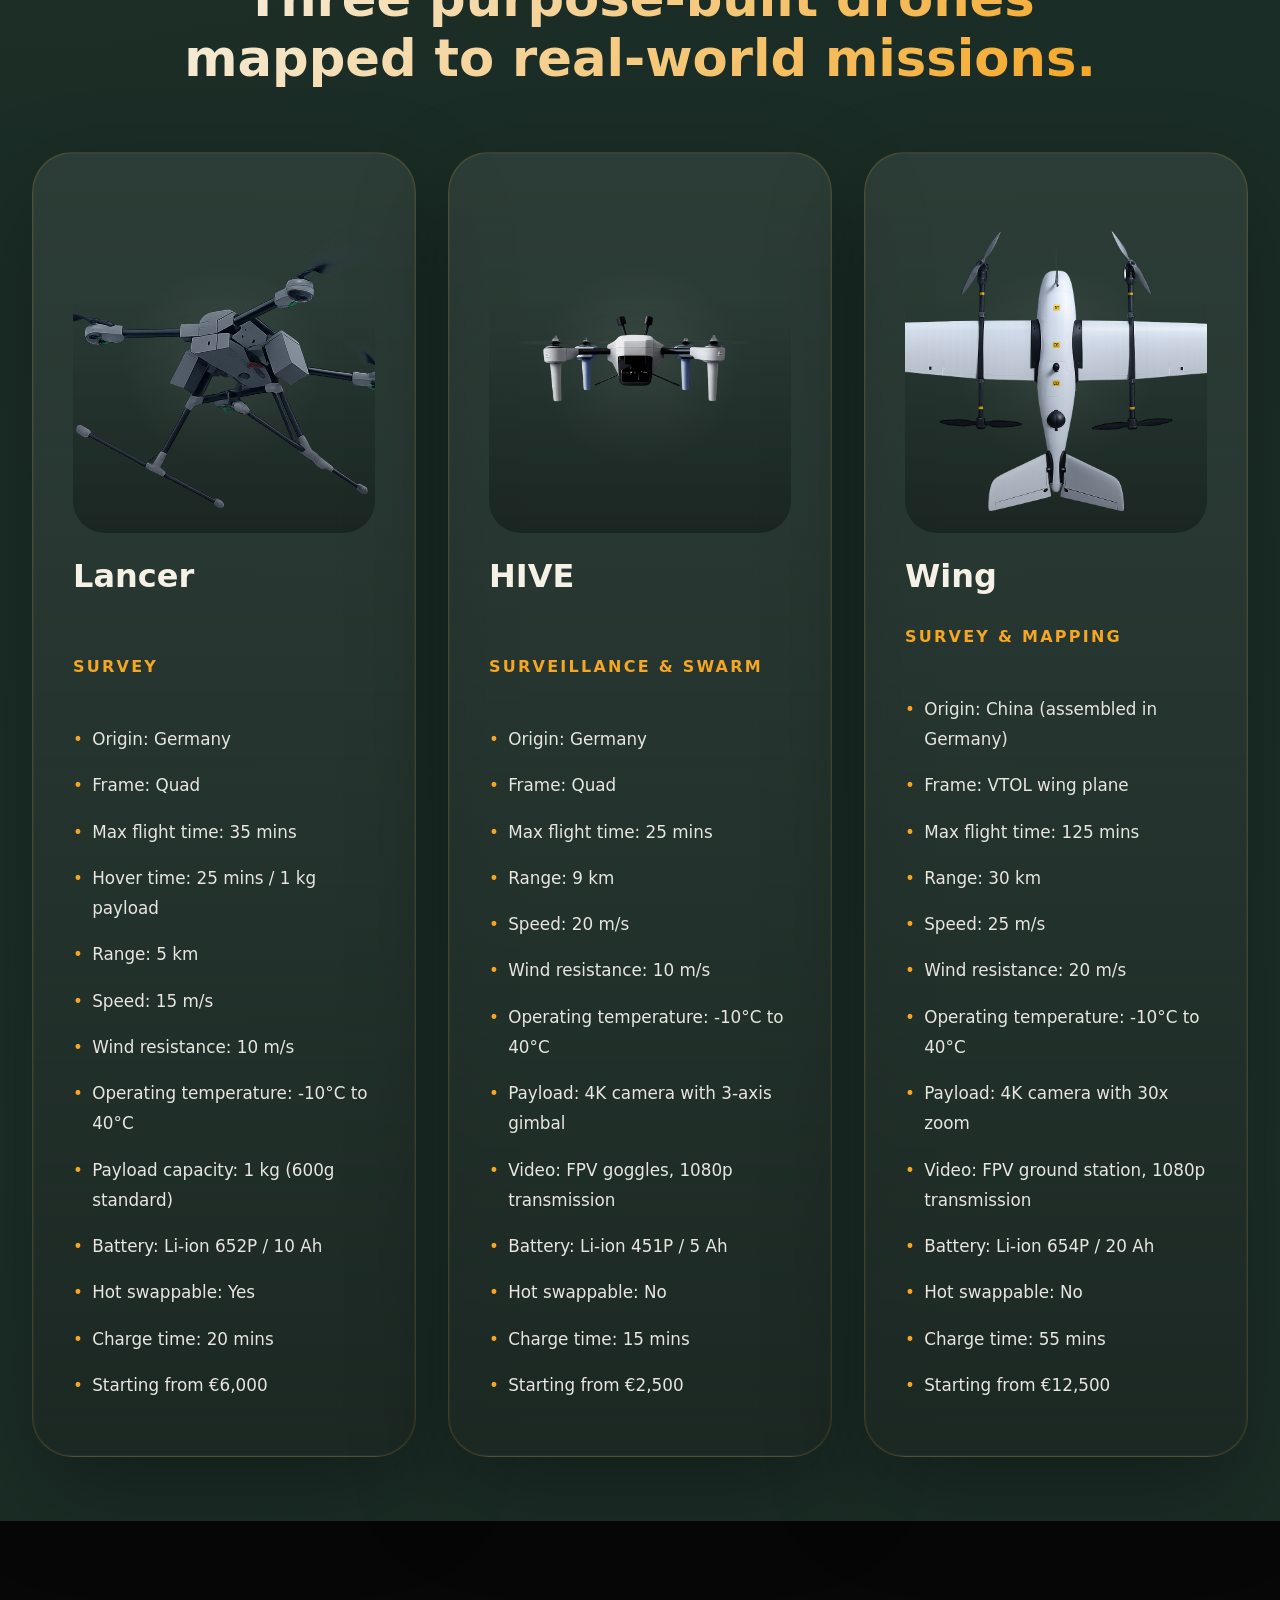
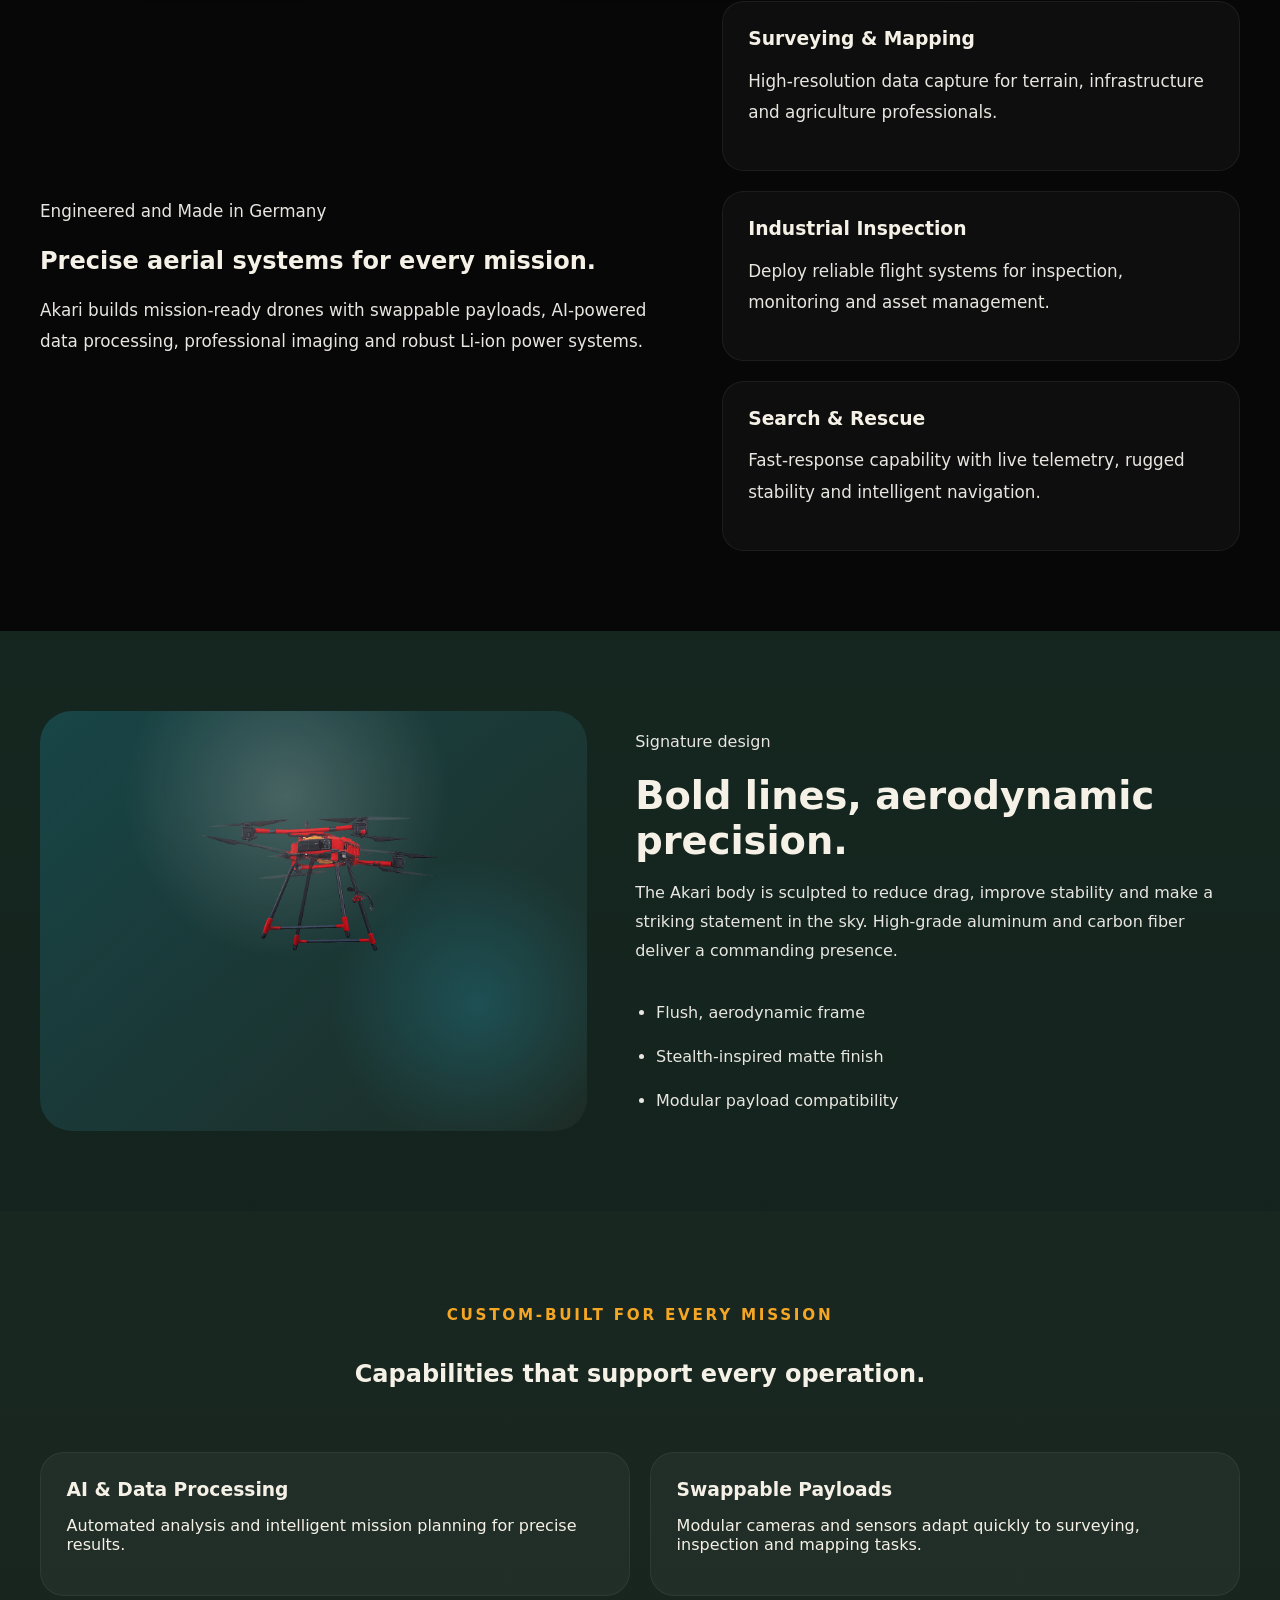
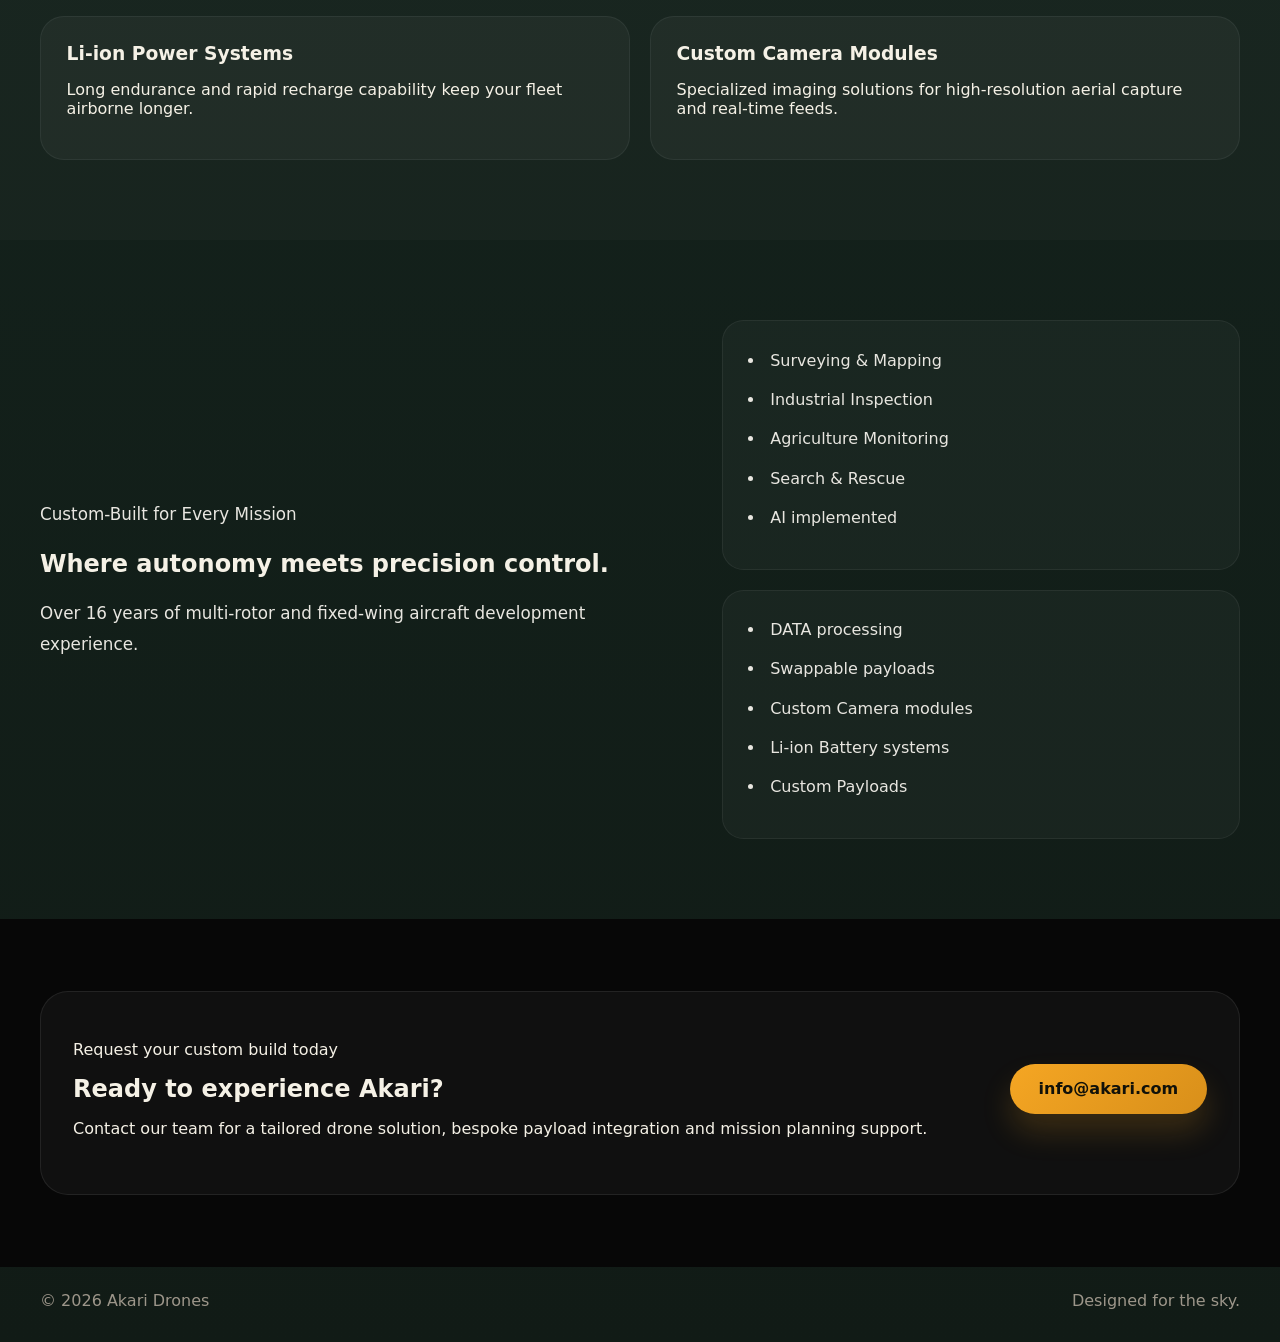
==== commit 66a09f4b: "Update index.html" ====
--- a/index.html
+++ b/index.html
@@ -4,14 +4,16 @@
 <head>
   <meta charset="UTF-8" />
   <meta name="viewport" content="width=device-width, initial-scale=1.0" />
-  <title>Akari Drones</title>
+  <title>Akari Drones | Custom UAV Systems Germany</title>
   <link rel="stylesheet" href="styles.css" />
+  <meta name="description" content="Akari builds custom drones in Germany for surveying, inspection, mapping and industrial applications.">
 </head>
 
 <body>
   <header class="topbar">
     <div class="container header-inner"> <a class="brand" href="#hero"> <img src="images/logo.png" alt="Akari Logo"
           class="logo" /> </a>
+          <button class="menu-toggle">☰</button>
       <nav class="nav-links"> <a href="#models">Models</a> <a href="#gallery">Gallery</a> <a href="#overview">Overview</a> <a href="#design">Design</a>
         <a href="#technology">Technology</a>  <a href="#contact">Contact</a> </nav>
     </div>
--- a/styles.css
+++ b/styles.css
@@ -723,3 +723,214 @@
     grid-template-columns: 1fr;
   }
 }
+
+/* ================= RESPONSIVE FIX (SAFE - NO DESIGN CHANGE) ================= */
+
+/* Tablet */
+@media (max-width: 1024px) {
+
+  .hero-grid {
+    grid-template-columns: 1fr !important;
+    gap: 2rem;
+  }
+
+  .spec-grid {
+    grid-template-columns: repeat(2, 1fr) !important;
+  }
+
+  .tech-grid {
+    grid-template-columns: 1fr !important;
+  }
+
+  .split {
+    grid-template-columns: 1fr !important;
+  }
+
+  .feature-block {
+    grid-template-columns: 1fr !important;
+  }
+
+  .gallery-grid {
+    grid-template-columns: repeat(2, 1fr) !important;
+  }
+
+  .hero-actions {
+    flex-direction: column;
+    align-items: stretch;
+  }
+
+  .btn {
+    width: 100%;
+  }
+}
+
+
+/* Mobile */
+@media (max-width: 768px) {
+
+  .container {
+    width: calc(100% - 1.5rem);
+  }
+
+  .hero-copy h1 {
+    font-size: 2.2rem;
+    line-height: 1.1;
+  }
+
+  .hero-copy p {
+    font-size: 0.95rem;
+  }
+
+  .hero-section {
+    padding: 3rem 0 2rem;
+  }
+
+  .spec-grid {
+    grid-template-columns: 1fr !important;
+  }
+
+  .gallery-grid {
+    grid-template-columns: 1fr !important;
+  }
+
+  .spec-card {
+    min-height: auto !important;
+    padding: 1.8rem;
+  }
+
+  .hero-image {
+    height: 280px;
+  }
+
+  .hero-stats {
+    grid-template-columns: 1fr;
+  }
+
+  .section {
+    padding: 3rem 0;
+  }
+
+  .contact-grid {
+    flex-direction: column;
+    align-items: flex-start;
+  }
+}
+
+
+/* Small mobile */
+@media (max-width: 480px) {
+
+  .hero-copy h1 {
+    font-size: 1.9rem;
+  }
+
+  .logo {
+    height: 36px;
+  }
+
+  .header-inner {
+    padding: 0.7rem 0;
+  }
+}
+
+/* ===== MODELS MOBILE FIX ===== */
+
+@media (max-width: 768px) {
+
+  .spec-grid {
+    grid-template-columns: 1fr !important;
+    gap: 1.5rem;
+  }
+
+  .spec-card {
+    padding: 1.5rem !important;
+    min-height: auto !important;
+  }
+
+  .spec-image {
+    min-height: 220px !important;
+  }
+
+  .spec-card h3 {
+    font-size: 1.5rem;
+  }
+
+  .spec-list {
+    font-size: 0.95rem;
+  }
+
+  .spec-list li {
+    margin-bottom: 0.6rem;
+    line-height: 1.5;
+  }
+}
+/* ===== NAV MOBILE ===== */
+
+.menu-toggle {
+  display: none;
+  font-size: 1.8rem;
+  background: none;
+  border: none;
+  color: var(--text);
+  cursor: pointer;
+}
+
+/* MOBILE NAV */
+@media (max-width: 768px) {
+
+  .menu-toggle {
+    display: block;
+  }
+
+  .nav-links {
+    position: absolute;
+    top: 64px;
+    left: 0;
+    width: 100%;
+    background: #0a0a0a;
+
+    flex-direction: column;
+    align-items: flex-start;
+
+    padding: 1.5rem;
+    gap: 1rem;
+
+    display: none;
+  }
+
+  .nav-links.active {
+    display: flex;
+  }
+
+  .nav-links a {
+    width: 100%;
+    padding: 0.5rem 0;
+  }
+}
+/* HERO TEXT FIX (mobile + tablet) */
+
+@media (max-width: 768px) {
+  .hero-copy h1 {
+    font-size: 1.9rem;        /* smaller */
+    line-height: 1.25;        /* more breathing space */
+    font-weight: 600;         /* lighter */
+    letter-spacing: -0.01em;  /* tighter = more premium */
+  }
+
+  .hero-copy {
+    max-width: 90%;
+  }
+}
+
+@media (max-width: 480px) {
+  .hero-copy h1 {
+    font-size: 1.7rem;
+    line-height: 1.3;
+  }
+}
+.hero-section {
+  padding-top: 5rem;  /* reduces clash with navbar */
+}
+.hero-copy h1 {
+  font-weight: 500;
+}
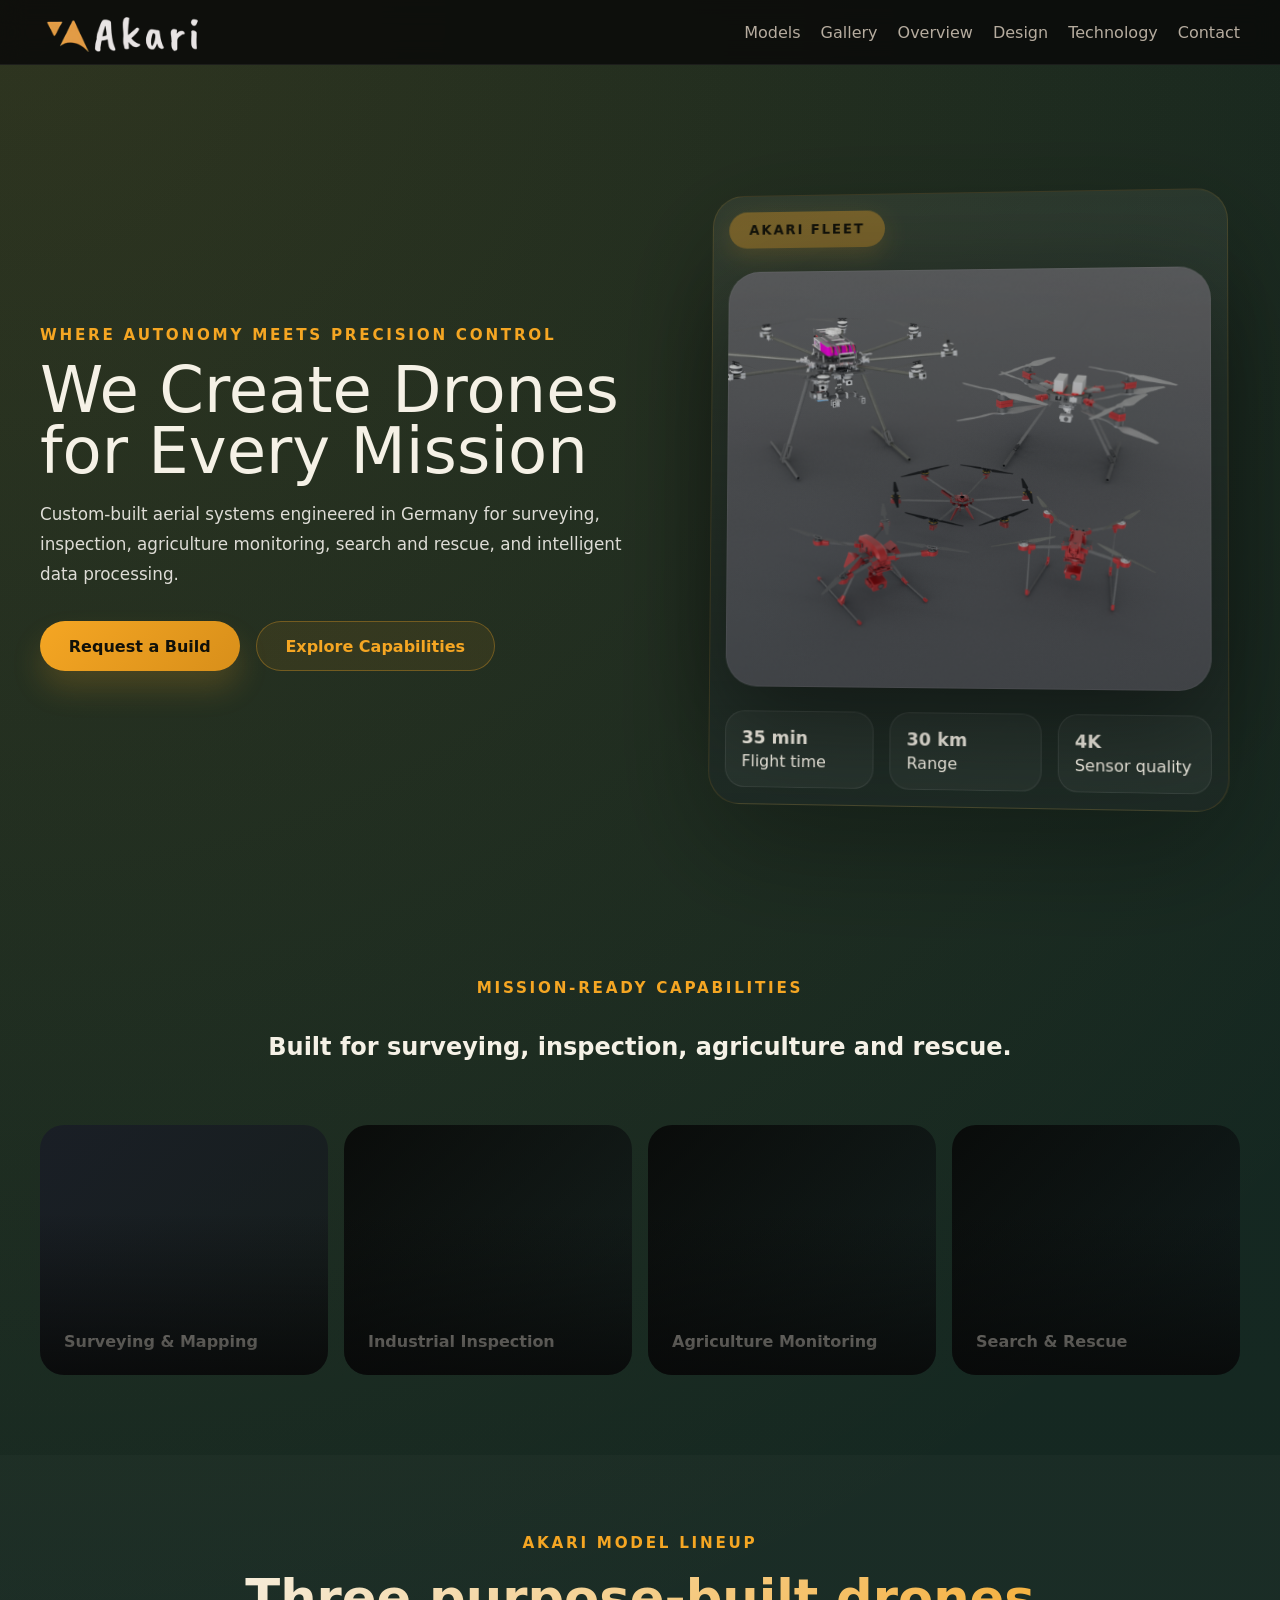
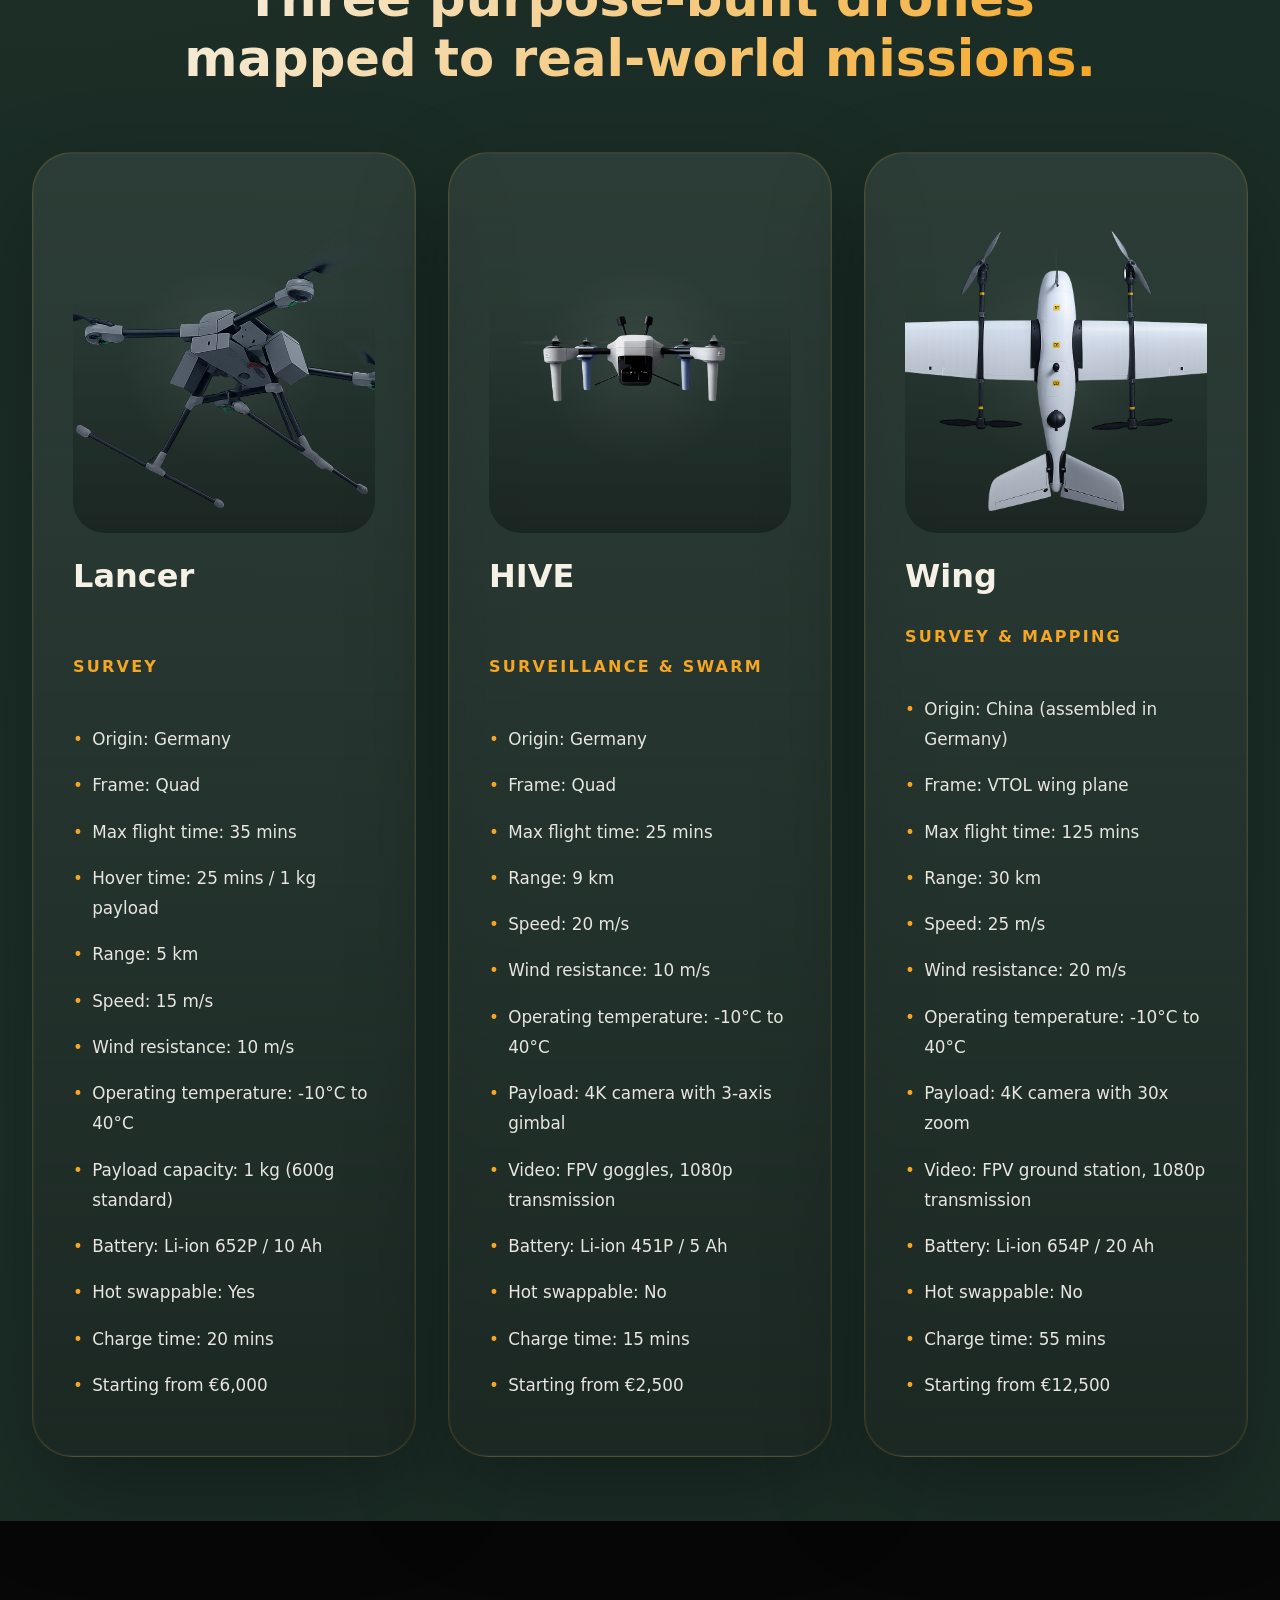
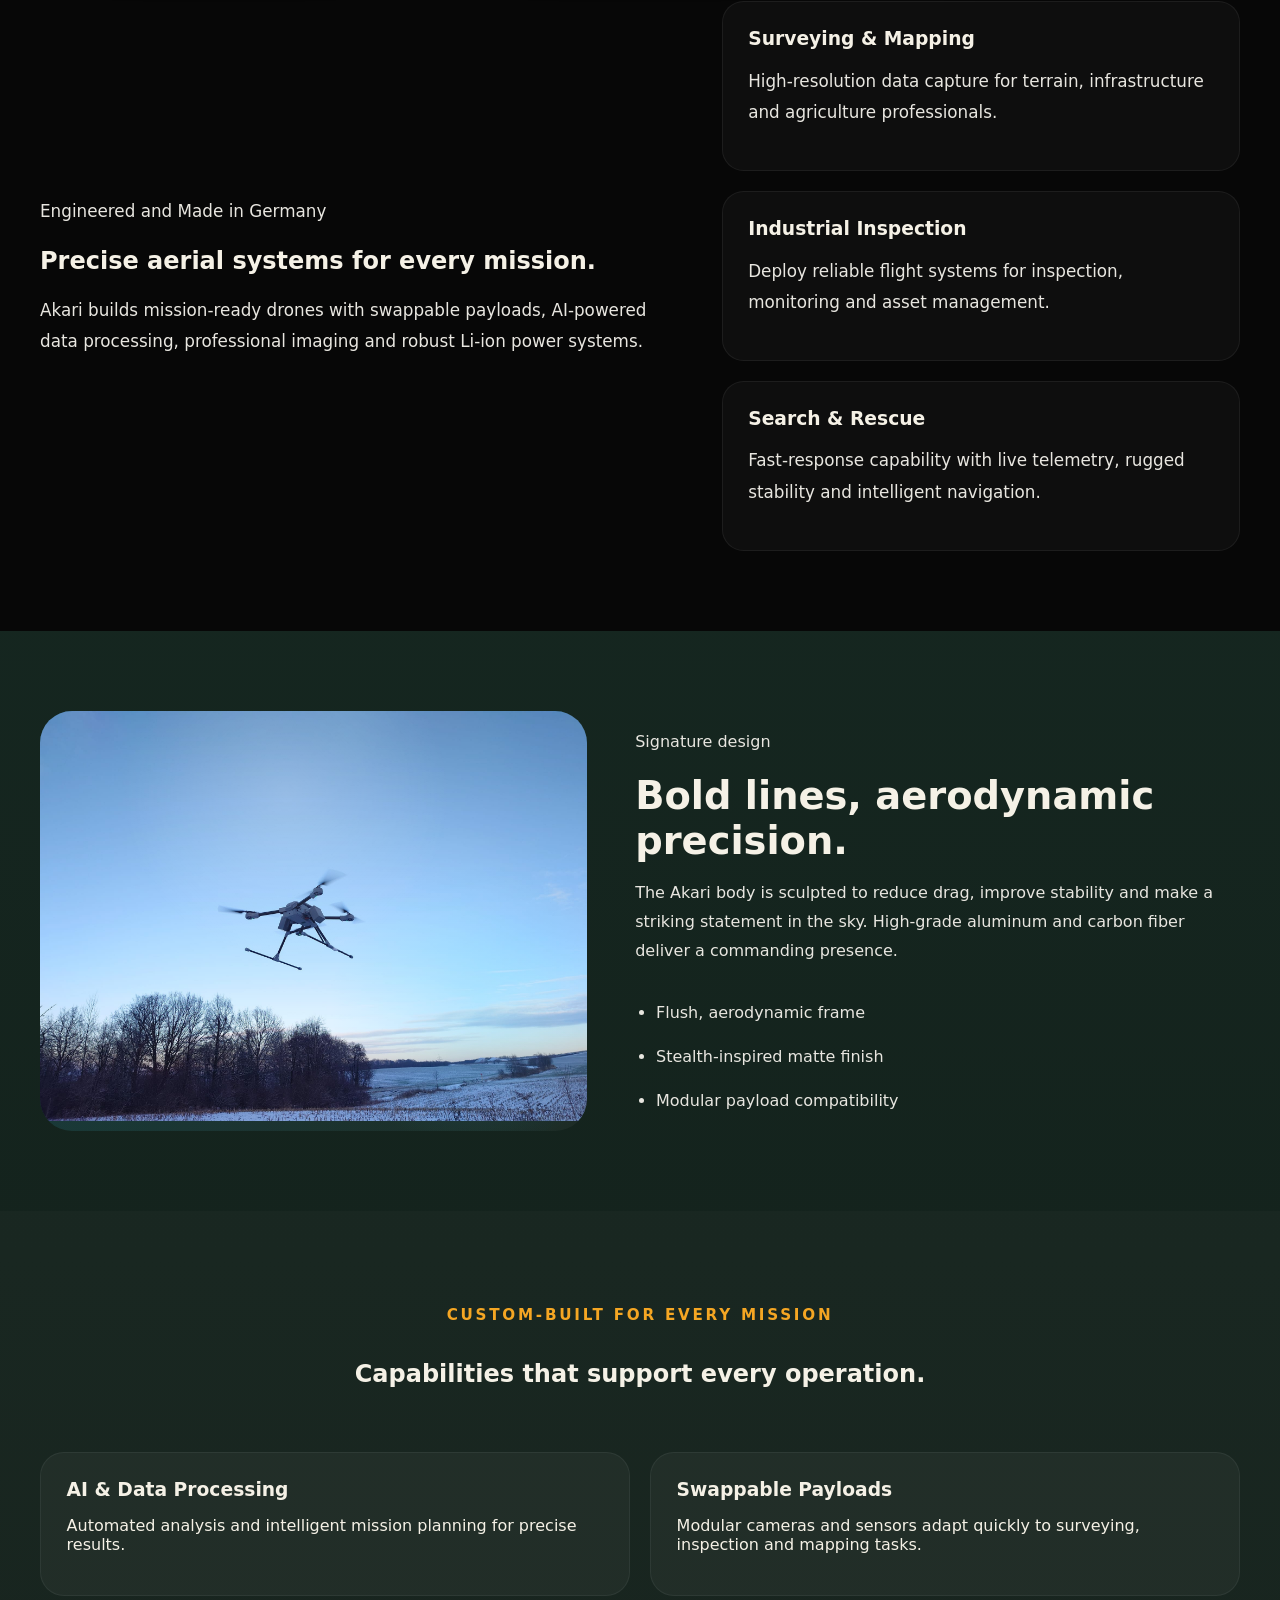
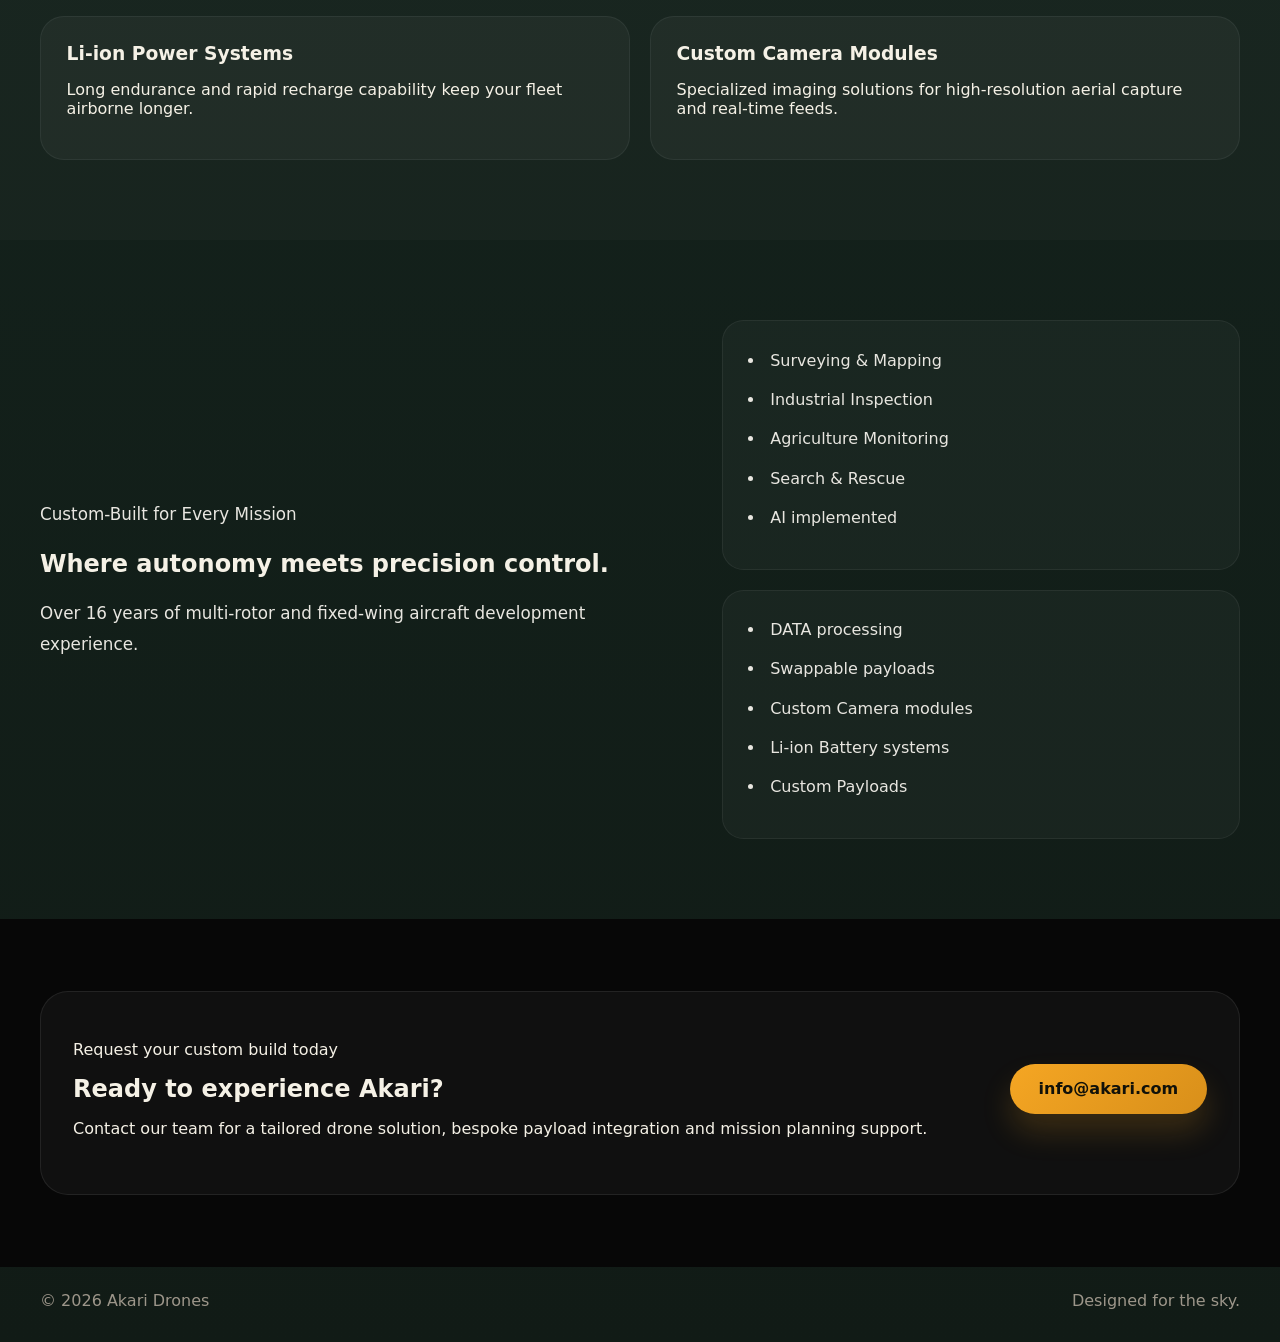
==== commit d0443e27: "Update index.html" ====
--- a/index.html
+++ b/index.html
@@ -151,7 +151,7 @@
     </section>
     <section id="design" class="section">
       <div class="container feature-block">
-        <div class="feature-visual feature-visual-right"> <img src="images/spider.png"
+        <div class="feature-visual feature-visual-right"> <img src="images/droneAir.jpeg"
             alt="Akari signature design drone"> </div>
         <div class="feature-copy">
           <p class="eyebrow">Signature design</p>
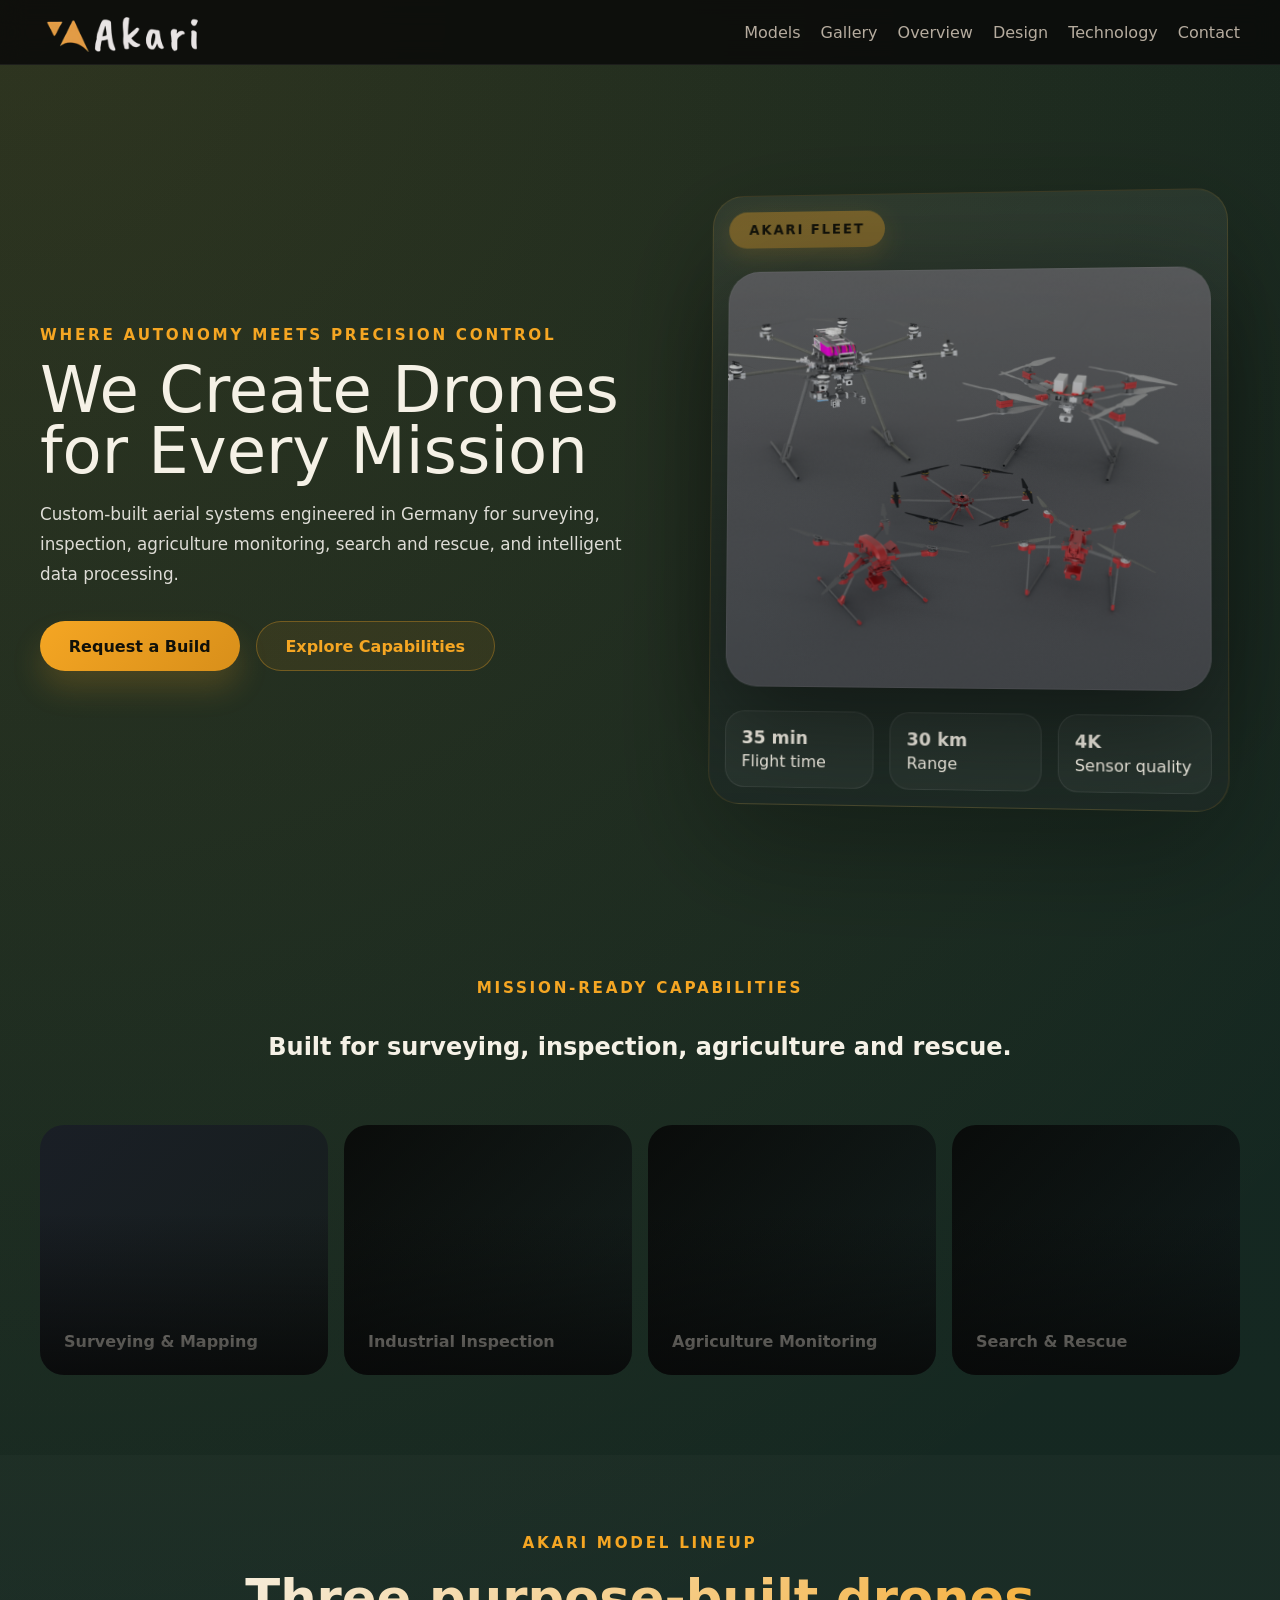
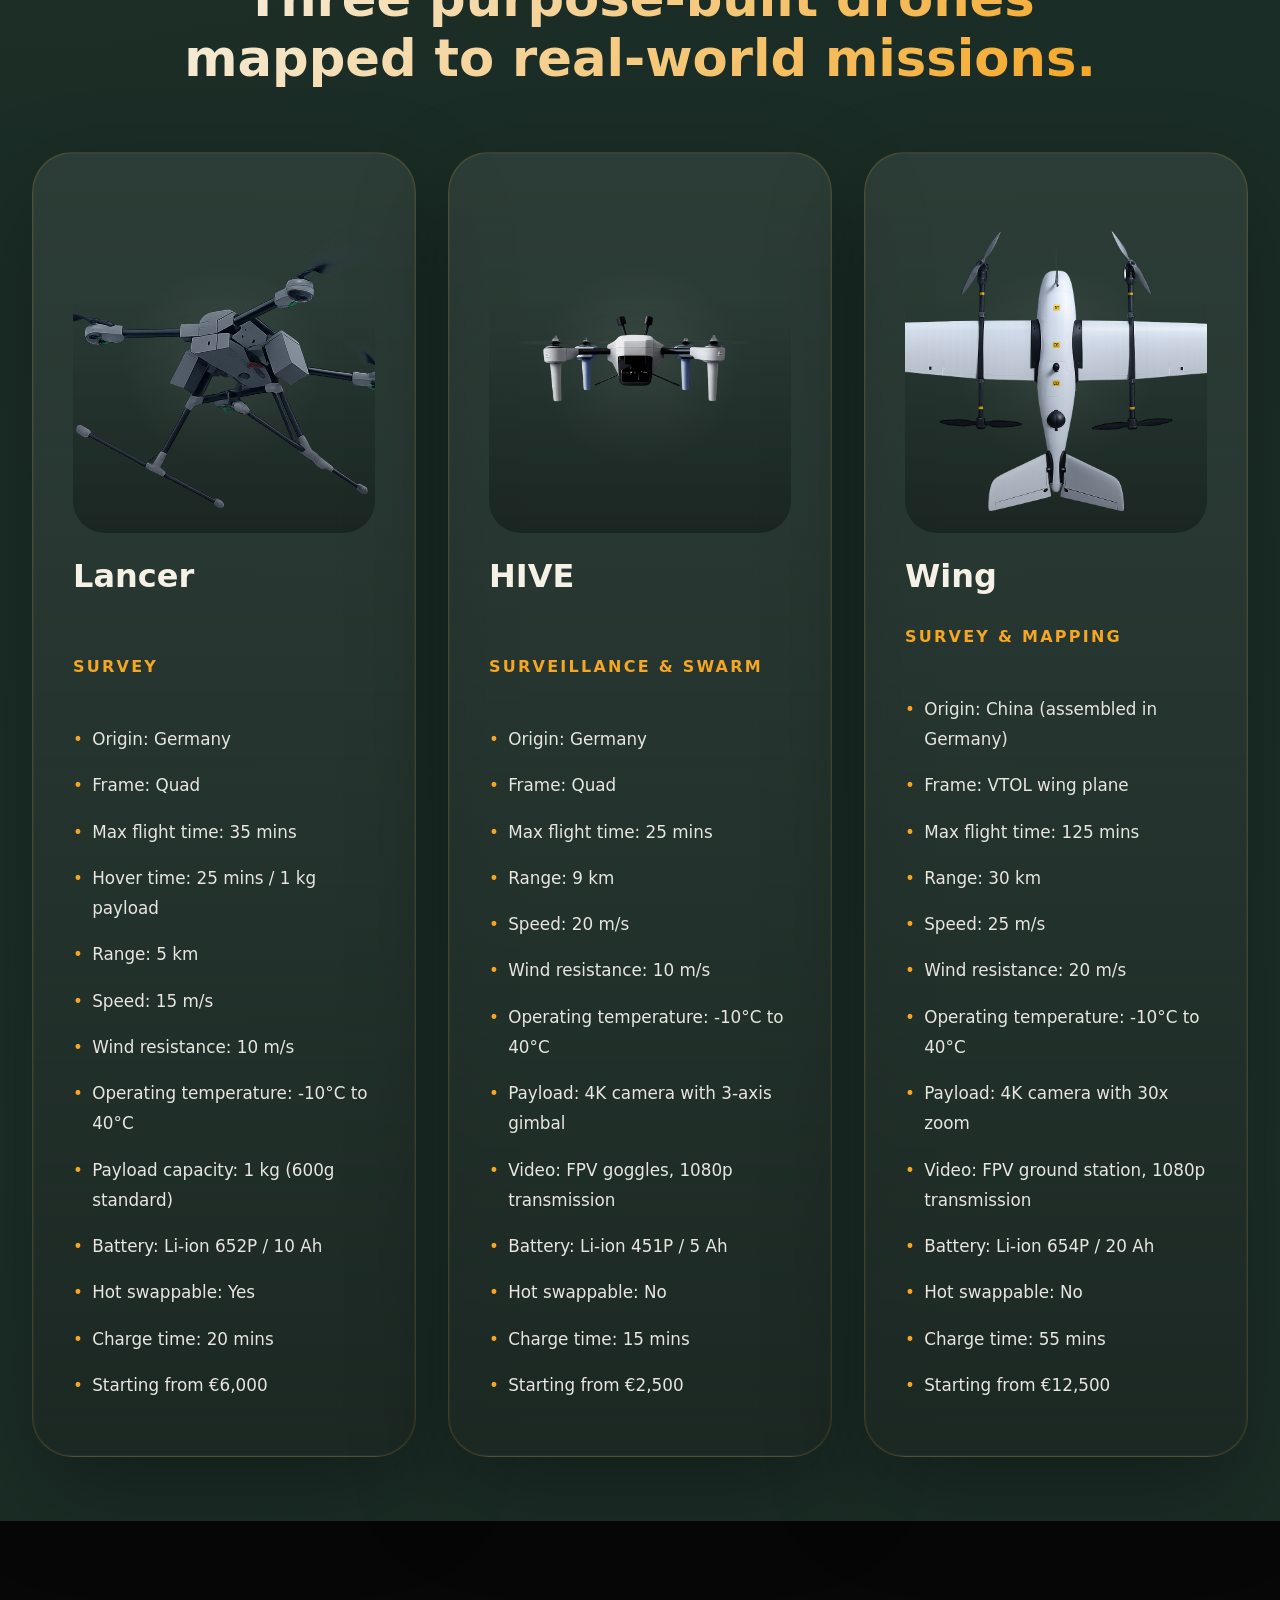
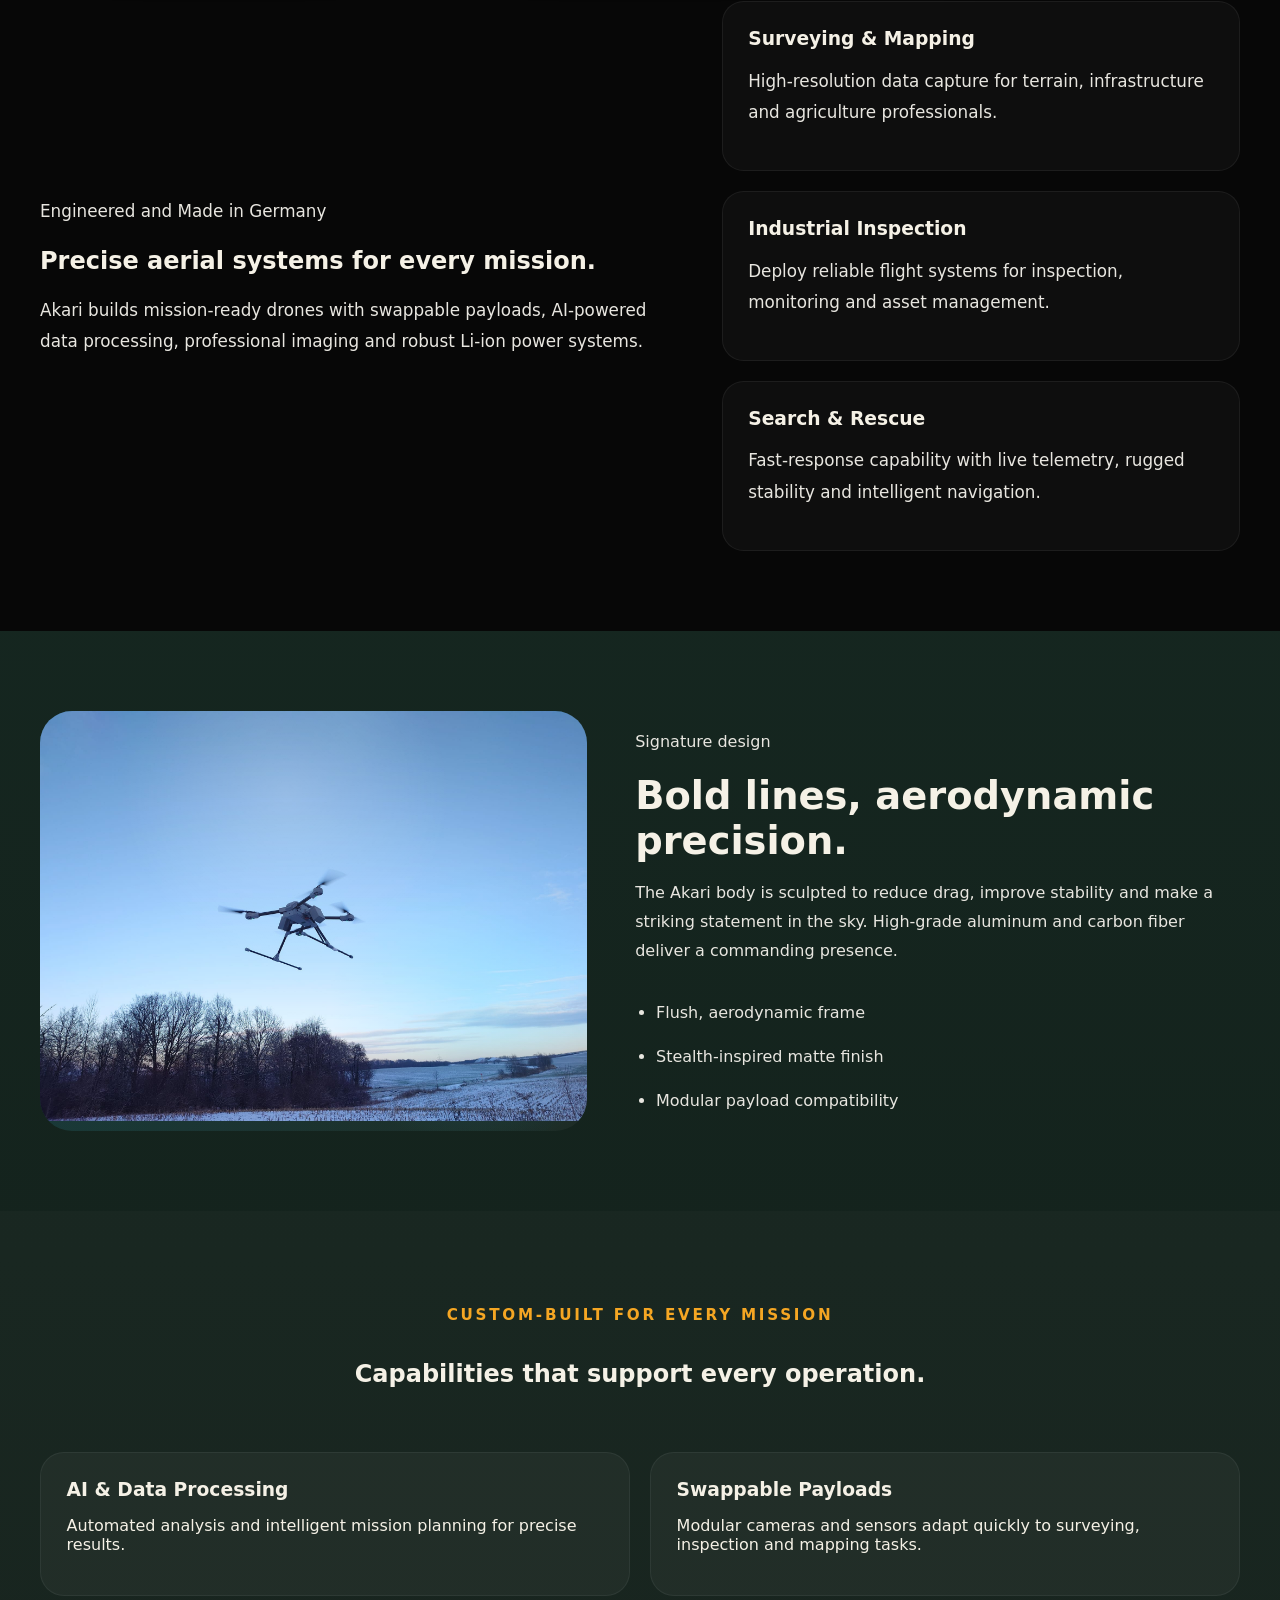
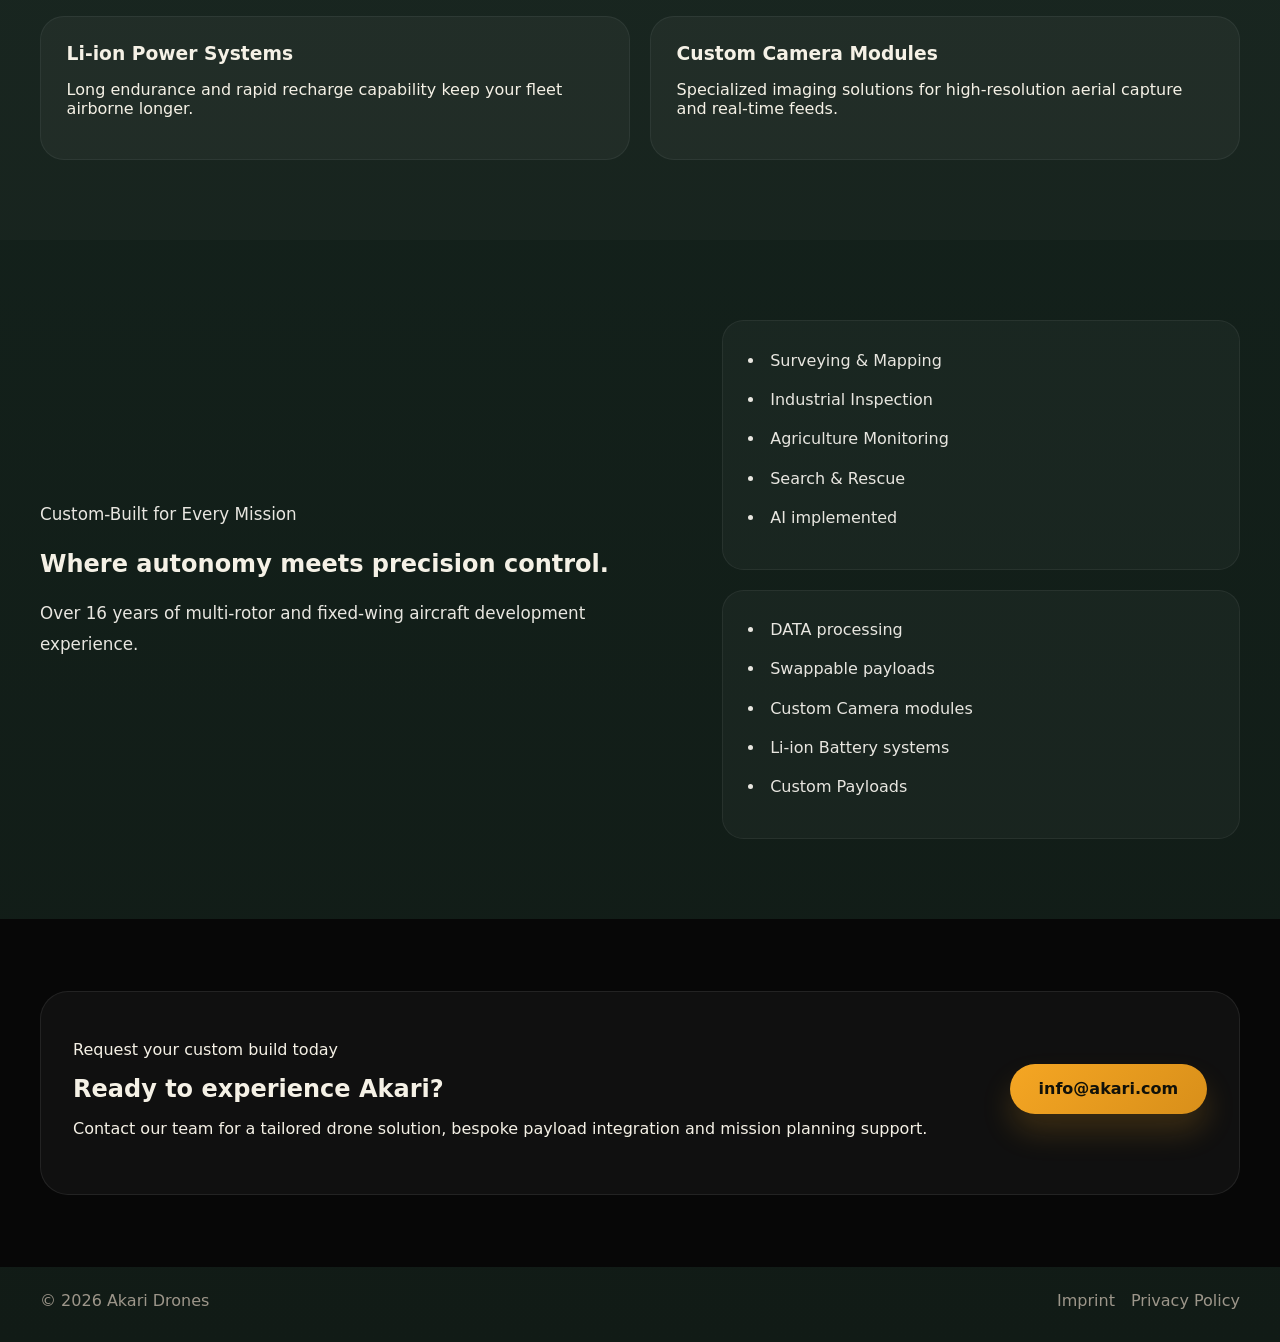
==== commit b293c2c3: "Add files via upload" ====
--- a/index.html
+++ b/index.html
@@ -229,14 +229,21 @@
           <h2>Ready to experience Akari?</h2>
           <p>Contact our team for a tailored drone solution, bespoke payload integration and mission planning support.
           </p>
-        </div> <a class="btn btn-primary" href="mailto:info@akari.com">info@akari.com</a>
+        </div> <a class="btn btn-primary" href="mailto:info@akari1.com">info@akari.com</a>
       </div>
     </section>
   </main>
   <footer class="footer">
-    <div class="container footer-inner"> <span>© 2026 Akari Drones</span> <span>Designed for the sky.</span> </div>
-  </footer>
+  <div class="container footer-inner">
+    <span>© 2026 Akari Drones</span>
+
+    <div class="footer-links">
+      <a href="imprint.html">Imprint</a>
+      <a href="privacy.html">Privacy Policy</a>
+    </div>
+  </div>
+</footer>
   <script src="script.js"></script>
 </body>
 
-</html>
+</html>
--- a/styles.css
+++ b/styles.css
@@ -934,3 +934,17 @@
 .hero-copy h1 {
   font-weight: 500;
 }
+
+.footer-links {
+  display: flex;
+  gap: 1rem;
+}
+
+.footer-links a {
+  color: var(--muted);
+  text-decoration: none;
+}
+
+.footer-links a:hover {
+  color: var(--accent);
+}
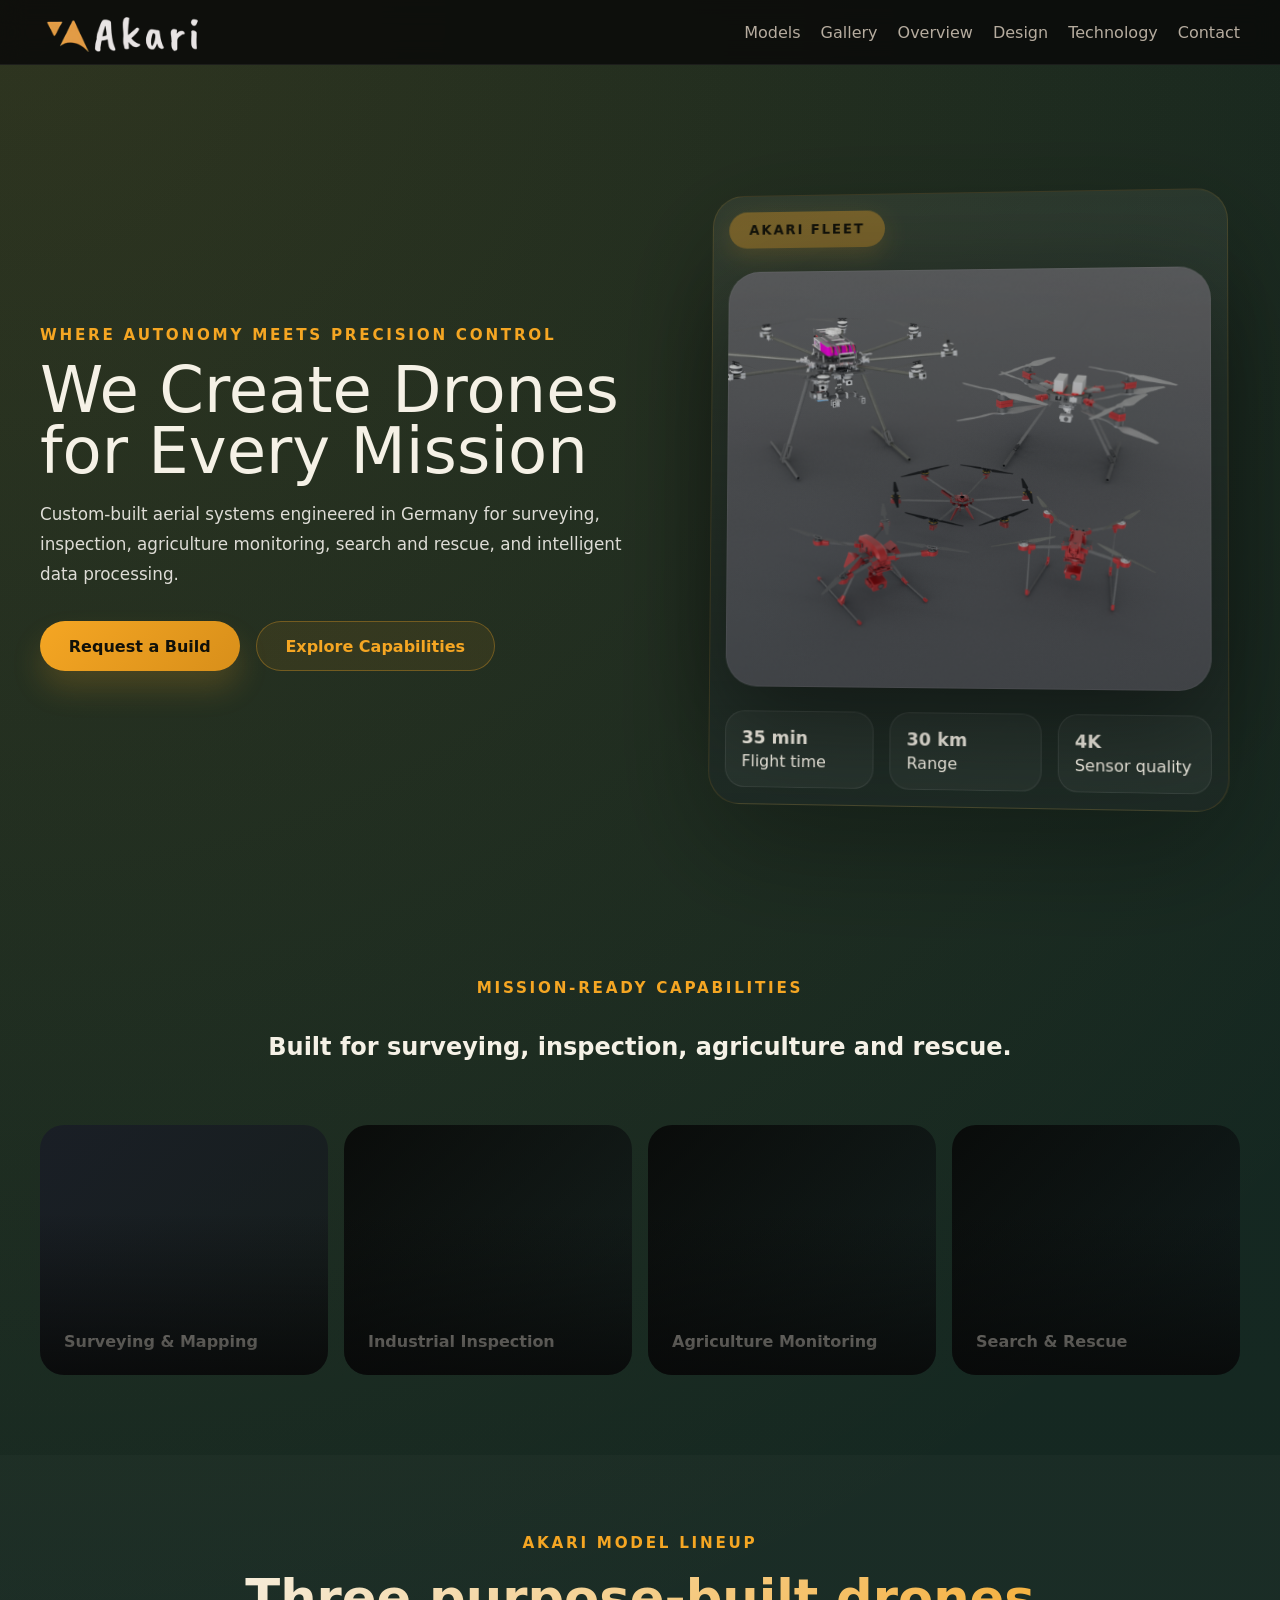
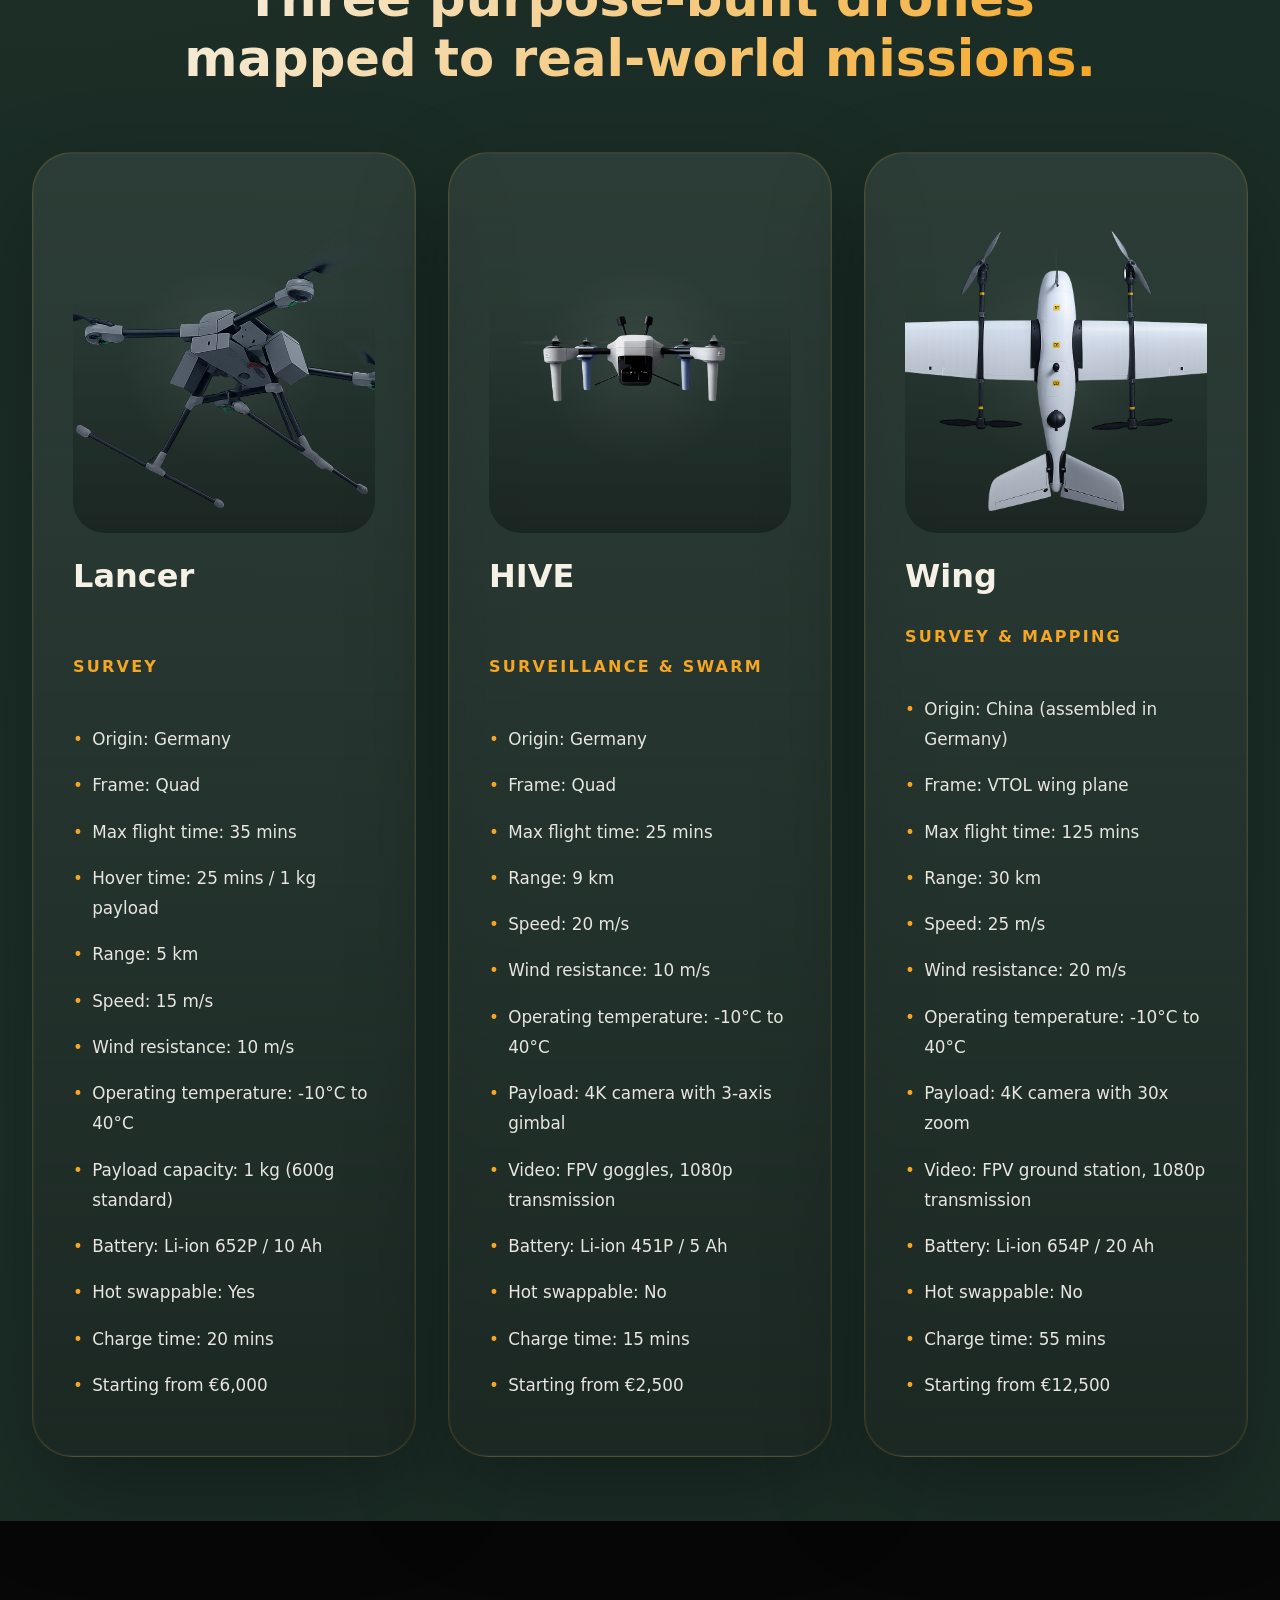
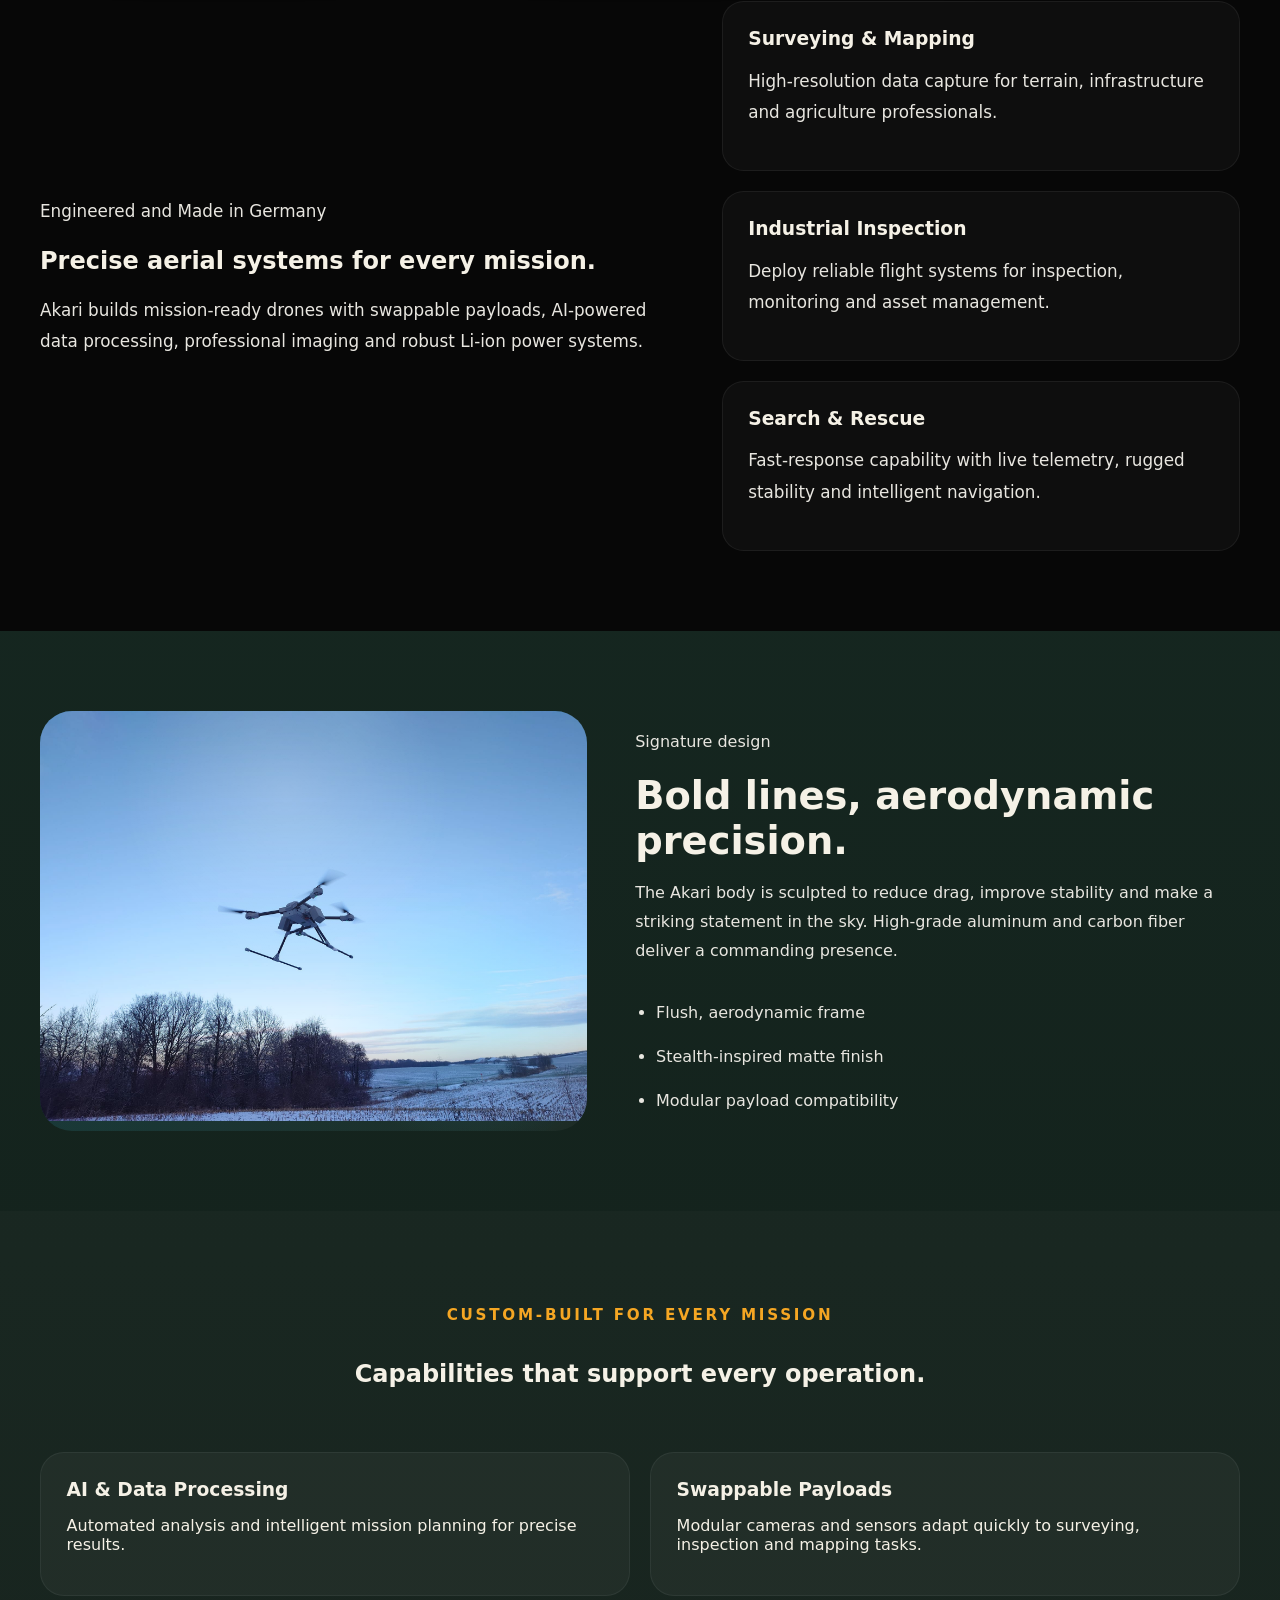
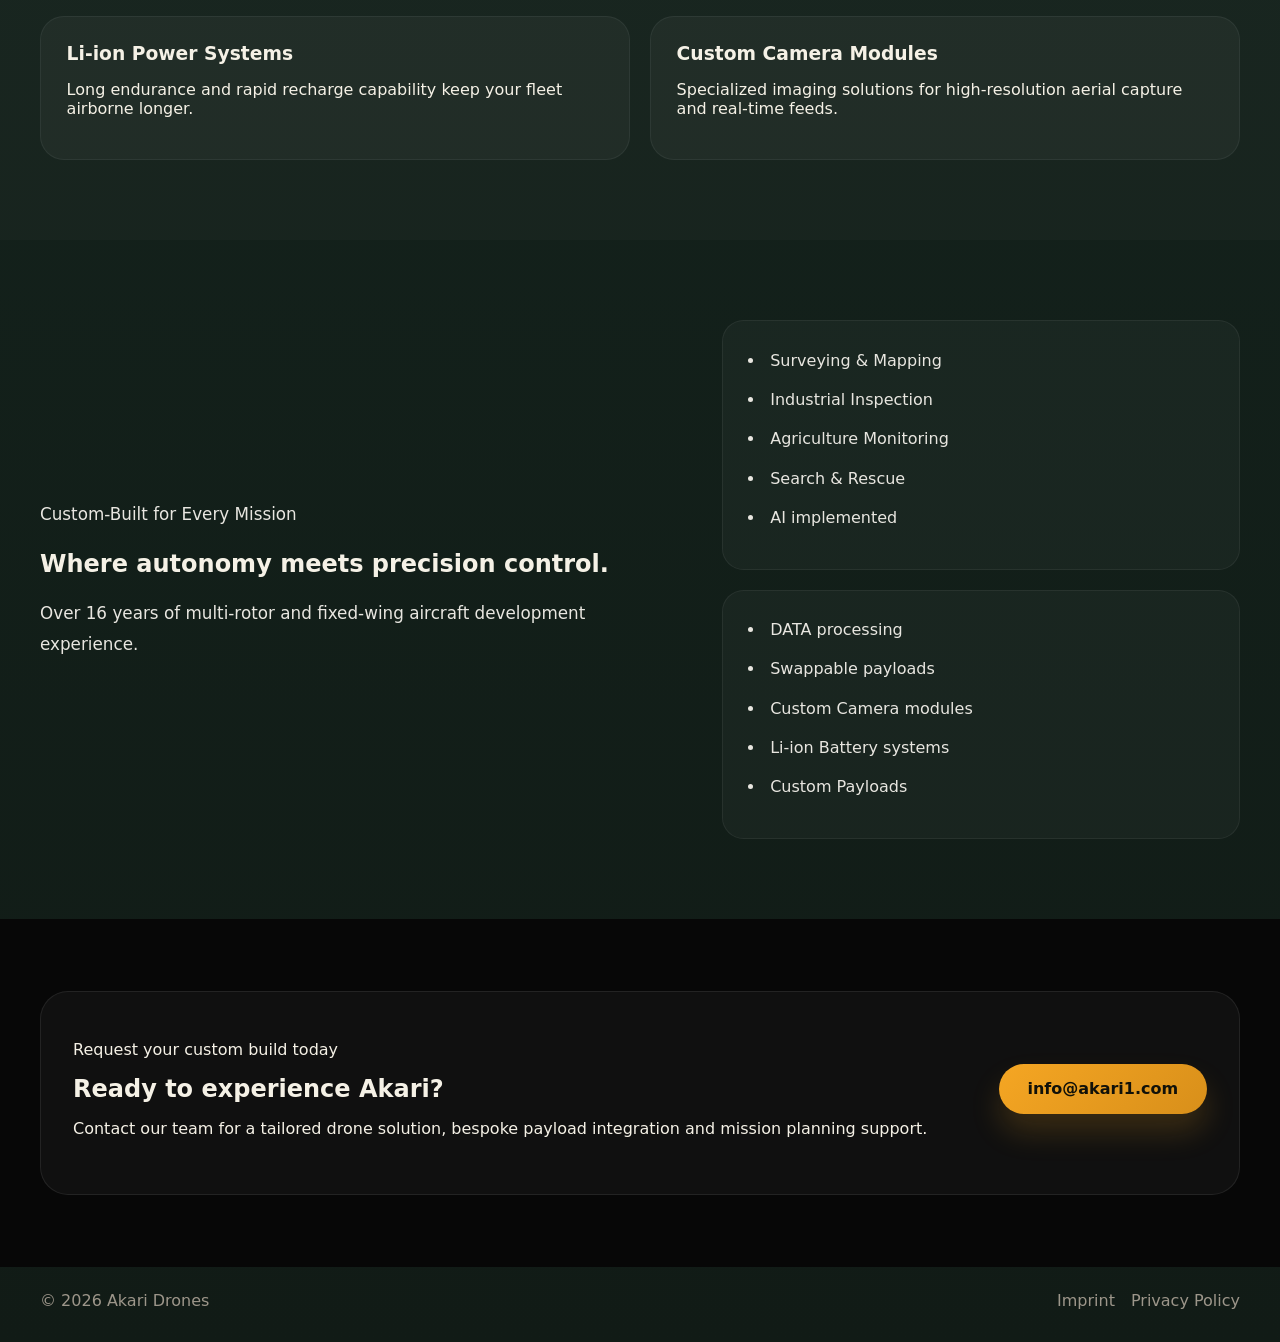
==== commit 0b653322: "Update legal pages: imprint and privacy policy" ====
--- a/index.html
+++ b/index.html
@@ -1,249 +1,249 @@
-<!DOCTYPE html>
-<html lang="en">
-
-<head>
-  <meta charset="UTF-8" />
-  <meta name="viewport" content="width=device-width, initial-scale=1.0" />
-  <title>Akari Drones | Custom UAV Systems Germany</title>
-  <link rel="stylesheet" href="styles.css" />
-  <meta name="description" content="Akari builds custom drones in Germany for surveying, inspection, mapping and industrial applications.">
-</head>
-
-<body>
-  <header class="topbar">
-    <div class="container header-inner"> <a class="brand" href="#hero"> <img src="images/logo.png" alt="Akari Logo"
-          class="logo" /> </a>
-          <button class="menu-toggle">☰</button>
-      <nav class="nav-links"> <a href="#models">Models</a> <a href="#gallery">Gallery</a> <a href="#overview">Overview</a> <a href="#design">Design</a>
-        <a href="#technology">Technology</a>  <a href="#contact">Contact</a> </nav>
-    </div>
-  </header>
-  <main>
-    <section id="hero" class="hero-section">
-      <div class="container hero-grid">
-        <div class="hero-copy"> <span class="eyebrow">Where Autonomy Meets Precision Control</span>
-          <h1>We Create Drones for Every Mission</h1>
-          <p>Custom-built aerial systems engineered in Germany for surveying, inspection, agriculture monitoring, search
-            and rescue, and intelligent data processing.</p>
-          <div class="hero-actions"> <a class="btn btn-primary" href="#contact">Request a Build</a> <a
-              class="btn btn-secondary" href="#overview">Explore Capabilities</a> </div>
-        </div>
-        <div class="hero-visual">
-          <div class="visual-card interactive-card">
-            <div class="badge">Akari Fleet</div>
-            <div class="hero-image"></div>
-            <div class="hero-stats">
-              <div> <strong>35 min</strong> <span>Flight time</span> </div>
-              <div> <strong>30 km</strong> <span>Range</span> </div>
-              <div> <strong>4K</strong> <span>Sensor quality</span> </div>
-            </div>
-          </div>
-        </div>
-      </div>
-    </section>
-    <section id="gallery" class="section section-gallery">
-      <div class="container">
-        <div class="section-header">
-          <p class="eyebrow">Mission-ready capabilities</p>
-          <h2>Built for surveying, inspection, agriculture and rescue.</h2>
-        </div>
-        <div class="gallery-grid">
-          <div class="gallery-card gallery-card-1">Surveying & Mapping</div>
-          <div class="gallery-card gallery-card-2">Industrial Inspection</div>
-          <div class="gallery-card gallery-card-3">Agriculture Monitoring</div>
-          <div class="gallery-card gallery-card-4">Search & Rescue</div>
-        </div>
-      </div>
-    </section>
-    <section id="models" class="section section-alt">
-      <div class="container">
-        <div class="section-header">
-          <p class="eyebrow">Akari Model Lineup</p>
-          <h2>Three purpose-built drones mapped to real-world missions.</h2>
-        </div>
-        <div class="spec-grid">
-          <article class="spec-card interactive-card">
-            <div class="spec-image"> <img src="images/lancer.png" alt="Lancer drone"> </div>
-            <h3>Lancer</h3>
-            <p class="spec-subtitle">Survey</p>
-            <ul class="spec-list">
-              <li>Origin: Germany</li>
-              <li>Frame: Quad</li>
-              <li>Max flight time: 35 mins</li>
-              <li>Hover time: 25 mins / 1 kg payload</li>
-              <li>Range: 5 km</li>
-              <li>Speed: 15 m/s</li>
-              <li>Wind resistance: 10 m/s</li>
-              <li>Operating temperature: -10°C to 40°C</li>
-              <li>Payload capacity: 1 kg (600g standard)</li>
-              <li>Battery: Li-ion 652P / 10 Ah</li>
-              <li>Hot swappable: Yes</li>
-              <li>Charge time: 20 mins</li>
-              <li>Starting from €6,000</li>
-            </ul>
-          </article>
-          <article class="spec-card interactive-card">
-            <div class="spec-image"> <img src="images/hive.png" alt="HIVE drone"> </div>
-            <h3>HIVE</h3>
-            <p class="spec-subtitle">Surveillance & Swarm</p>
-            <ul class="spec-list">
-              <li>Origin: Germany</li>
-              <li>Frame: Quad</li>
-              <li>Max flight time: 25 mins</li>
-              <li>Range: 9 km</li>
-              <li>Speed: 20 m/s</li>
-              <li>Wind resistance: 10 m/s</li>
-              <li>Operating temperature: -10°C to 40°C</li>
-              <li>Payload: 4K camera with 3-axis gimbal</li>
-              <li>Video: FPV goggles, 1080p transmission</li>
-              <li>Battery: Li-ion 451P / 5 Ah</li>
-              <li>Hot swappable: No</li>
-              <li>Charge time: 15 mins</li>
-              <li>Starting from €2,500</li>
-            </ul>
-          </article>
-          <article class="spec-card interactive-card">
-            <div class="spec-image"> <img src="images/wing.png" alt="Wing drone"> </div>
-            <h3>Wing</h3>
-            <p class="spec-subtitle">Survey & Mapping</p>
-            <ul class="spec-list">
-              <li>Origin: China (assembled in Germany)</li>
-              <li>Frame: VTOL wing plane</li>
-              <li>Max flight time: 125 mins</li>
-              <li>Range: 30 km</li>
-              <li>Speed: 25 m/s</li>
-              <li>Wind resistance: 20 m/s</li>
-              <li>Operating temperature: -10°C to 40°C</li>
-              <li>Payload: 4K camera with 30x zoom</li>
-              <li>Video: FPV ground station, 1080p transmission</li>
-              <li>Battery: Li-ion 654P / 20 Ah</li>
-              <li>Hot swappable: No</li>
-              <li>Charge time: 55 mins</li>
-              <li>Starting from €12,500</li>
-            </ul>
-          </article>
-        </div>
-      </div>
-    </section>
-    <section id="overview" class="section section-dark">
-      <div class="container split">
-        <div>
-          <p class="eyebrow">Engineered and Made in Germany</p>
-          <h2>Precise aerial systems for every mission.</h2>
-          <p>Akari builds mission-ready drones with swappable payloads, AI-powered data processing, professional imaging
-            and robust Li-ion power systems.</p>
-        </div>
-        <div class="stats-grid">
-          <article>
-            <h3>Surveying & Mapping</h3>
-            <p>High-resolution data capture for terrain, infrastructure and agriculture professionals.</p>
-          </article>
-          <article>
-            <h3>Industrial Inspection</h3>
-            <p>Deploy reliable flight systems for inspection, monitoring and asset management.</p>
-          </article>
-          <article>
-            <h3>Search & Rescue</h3>
-            <p>Fast-response capability with live telemetry, rugged stability and intelligent navigation.</p>
-          </article>
-        </div>
-      </div>
-    </section>
-    <section id="design" class="section">
-      <div class="container feature-block">
-        <div class="feature-visual feature-visual-right"> <img src="images/droneAir.jpeg"
-            alt="Akari signature design drone"> </div>
-        <div class="feature-copy">
-          <p class="eyebrow">Signature design</p>
-          <h2>Bold lines, aerodynamic precision.</h2>
-          <p>The Akari body is sculpted to reduce drag, improve stability and make a striking statement in the sky.
-            High-grade aluminum and carbon fiber deliver a commanding presence.</p>
-          <ul>
-            <li>Flush, aerodynamic frame</li>
-            <li>Stealth-inspired matte finish</li>
-            <li>Modular payload compatibility</li>
-          </ul>
-        </div>
-      </div>
-    </section>
-    <section id="technology" class="section section-alt">
-      <div class="container">
-        <div class="section-header">
-          <p class="eyebrow">Custom-built for every mission</p>
-          <h2>Capabilities that support every operation.</h2>
-        </div>
-        <div class="tech-grid">
-          <article>
-            <h3>AI & Data Processing</h3>
-            <p>Automated analysis and intelligent mission planning for precise results.</p>
-          </article>
-          <article>
-            <h3>Swappable Payloads</h3>
-            <p>Modular cameras and sensors adapt quickly to surveying, inspection and mapping tasks.</p>
-          </article>
-          <article>
-            <h3>Li-ion Power Systems</h3>
-            <p>Long endurance and rapid recharge capability keep your fleet airborne longer.</p>
-          </article>
-          <article>
-            <h3>Custom Camera Modules</h3>
-            <p>Specialized imaging solutions for high-resolution aerial capture and real-time feeds.</p>
-          </article>
-        </div>
-      </div>
-    </section>
-  
-    <section id="missions" class="section">
-      <div class="container split">
-        <div>
-          <p class="eyebrow">Custom-Built for Every Mission</p>
-          <h2>Where autonomy meets precision control.</h2>
-          <p>Over 16 years of multi-rotor and fixed-wing aircraft development experience.</p>
-        </div>
-        <div class="stats-grid">
-          <article>
-            <ul class="feature-list">
-              <li>Surveying & Mapping</li>
-              <li>Industrial Inspection</li>
-              <li>Agriculture Monitoring</li>
-              <li>Search & Rescue</li>
-              <li>AI implemented</li>
-            </ul>
-          </article>
-          <article>
-            <ul class="feature-list">
-              <li>DATA processing</li>
-              <li>Swappable payloads</li>
-              <li>Custom Camera modules</li>
-              <li>Li-ion Battery systems</li>
-              <li>Custom Payloads</li>
-            </ul>
-          </article>
-        </div>
-      </div>
-    </section>
-    <section id="contact" class="section section-dark contact-section">
-      <div class="container contact-grid">
-        <div>
-          <p class="eyebrow">Request your custom build today</p>
-          <h2>Ready to experience Akari?</h2>
-          <p>Contact our team for a tailored drone solution, bespoke payload integration and mission planning support.
-          </p>
-        </div> <a class="btn btn-primary" href="mailto:info@akari1.com">info@akari.com</a>
-      </div>
-    </section>
-  </main>
-  <footer class="footer">
-  <div class="container footer-inner">
-    <span>© 2026 Akari Drones</span>
-
-    <div class="footer-links">
-      <a href="imprint.html">Imprint</a>
-      <a href="privacy.html">Privacy Policy</a>
-    </div>
-  </div>
-</footer>
-  <script src="script.js"></script>
-</body>
-
+<!DOCTYPE html>
+<html lang="en">
+
+<head>
+  <meta charset="UTF-8" />
+  <meta name="viewport" content="width=device-width, initial-scale=1.0" />
+  <title>Akari Drones | Custom UAV Systems Germany</title>
+  <link rel="stylesheet" href="styles.css" />
+  <meta name="description" content="Akari builds custom drones in Germany for surveying, inspection, mapping and industrial applications.">
+</head>
+
+<body>
+  <header class="topbar">
+    <div class="container header-inner"> <a class="brand" href="#hero"> <img src="images/logo.png" alt="Akari Logo"
+          class="logo" /> </a>
+          <button class="menu-toggle">☰</button>
+      <nav class="nav-links"> <a href="#models">Models</a> <a href="#gallery">Gallery</a> <a href="#overview">Overview</a> <a href="#design">Design</a>
+        <a href="#technology">Technology</a>  <a href="#contact">Contact</a> </nav>
+    </div>
+  </header>
+  <main>
+    <section id="hero" class="hero-section">
+      <div class="container hero-grid">
+        <div class="hero-copy"> <span class="eyebrow">Where Autonomy Meets Precision Control</span>
+          <h1>We Create Drones for Every Mission</h1>
+          <p>Custom-built aerial systems engineered in Germany for surveying, inspection, agriculture monitoring, search
+            and rescue, and intelligent data processing.</p>
+          <div class="hero-actions"> <a class="btn btn-primary" href="#contact">Request a Build</a> <a
+              class="btn btn-secondary" href="#overview">Explore Capabilities</a> </div>
+        </div>
+        <div class="hero-visual">
+          <div class="visual-card interactive-card">
+            <div class="badge">Akari Fleet</div>
+            <div class="hero-image"></div>
+            <div class="hero-stats">
+              <div> <strong>35 min</strong> <span>Flight time</span> </div>
+              <div> <strong>30 km</strong> <span>Range</span> </div>
+              <div> <strong>4K</strong> <span>Sensor quality</span> </div>
+            </div>
+          </div>
+        </div>
+      </div>
+    </section>
+    <section id="gallery" class="section section-gallery">
+      <div class="container">
+        <div class="section-header">
+          <p class="eyebrow">Mission-ready capabilities</p>
+          <h2>Built for surveying, inspection, agriculture and rescue.</h2>
+        </div>
+        <div class="gallery-grid">
+          <div class="gallery-card gallery-card-1">Surveying & Mapping</div>
+          <div class="gallery-card gallery-card-2">Industrial Inspection</div>
+          <div class="gallery-card gallery-card-3">Agriculture Monitoring</div>
+          <div class="gallery-card gallery-card-4">Search & Rescue</div>
+        </div>
+      </div>
+    </section>
+    <section id="models" class="section section-alt">
+      <div class="container">
+        <div class="section-header">
+          <p class="eyebrow">Akari Model Lineup</p>
+          <h2>Three purpose-built drones mapped to real-world missions.</h2>
+        </div>
+        <div class="spec-grid">
+          <article class="spec-card interactive-card">
+            <div class="spec-image"> <img src="images/lancer.png" alt="Lancer drone"> </div>
+            <h3>Lancer</h3>
+            <p class="spec-subtitle">Survey</p>
+            <ul class="spec-list">
+              <li>Origin: Germany</li>
+              <li>Frame: Quad</li>
+              <li>Max flight time: 35 mins</li>
+              <li>Hover time: 25 mins / 1 kg payload</li>
+              <li>Range: 5 km</li>
+              <li>Speed: 15 m/s</li>
+              <li>Wind resistance: 10 m/s</li>
+              <li>Operating temperature: -10°C to 40°C</li>
+              <li>Payload capacity: 1 kg (600g standard)</li>
+              <li>Battery: Li-ion 652P / 10 Ah</li>
+              <li>Hot swappable: Yes</li>
+              <li>Charge time: 20 mins</li>
+              <li>Starting from €6,000</li>
+            </ul>
+          </article>
+          <article class="spec-card interactive-card">
+            <div class="spec-image"> <img src="images/hive.png" alt="HIVE drone"> </div>
+            <h3>HIVE</h3>
+            <p class="spec-subtitle">Surveillance & Swarm</p>
+            <ul class="spec-list">
+              <li>Origin: Germany</li>
+              <li>Frame: Quad</li>
+              <li>Max flight time: 25 mins</li>
+              <li>Range: 9 km</li>
+              <li>Speed: 20 m/s</li>
+              <li>Wind resistance: 10 m/s</li>
+              <li>Operating temperature: -10°C to 40°C</li>
+              <li>Payload: 4K camera with 3-axis gimbal</li>
+              <li>Video: FPV goggles, 1080p transmission</li>
+              <li>Battery: Li-ion 451P / 5 Ah</li>
+              <li>Hot swappable: No</li>
+              <li>Charge time: 15 mins</li>
+              <li>Starting from €2,500</li>
+            </ul>
+          </article>
+          <article class="spec-card interactive-card">
+            <div class="spec-image"> <img src="images/wing.png" alt="Wing drone"> </div>
+            <h3>Wing</h3>
+            <p class="spec-subtitle">Survey & Mapping</p>
+            <ul class="spec-list">
+              <li>Origin: China (assembled in Germany)</li>
+              <li>Frame: VTOL wing plane</li>
+              <li>Max flight time: 125 mins</li>
+              <li>Range: 30 km</li>
+              <li>Speed: 25 m/s</li>
+              <li>Wind resistance: 20 m/s</li>
+              <li>Operating temperature: -10°C to 40°C</li>
+              <li>Payload: 4K camera with 30x zoom</li>
+              <li>Video: FPV ground station, 1080p transmission</li>
+              <li>Battery: Li-ion 654P / 20 Ah</li>
+              <li>Hot swappable: No</li>
+              <li>Charge time: 55 mins</li>
+              <li>Starting from €12,500</li>
+            </ul>
+          </article>
+        </div>
+      </div>
+    </section>
+    <section id="overview" class="section section-dark">
+      <div class="container split">
+        <div>
+          <p class="eyebrow">Engineered and Made in Germany</p>
+          <h2>Precise aerial systems for every mission.</h2>
+          <p>Akari builds mission-ready drones with swappable payloads, AI-powered data processing, professional imaging
+            and robust Li-ion power systems.</p>
+        </div>
+        <div class="stats-grid">
+          <article>
+            <h3>Surveying & Mapping</h3>
+            <p>High-resolution data capture for terrain, infrastructure and agriculture professionals.</p>
+          </article>
+          <article>
+            <h3>Industrial Inspection</h3>
+            <p>Deploy reliable flight systems for inspection, monitoring and asset management.</p>
+          </article>
+          <article>
+            <h3>Search & Rescue</h3>
+            <p>Fast-response capability with live telemetry, rugged stability and intelligent navigation.</p>
+          </article>
+        </div>
+      </div>
+    </section>
+    <section id="design" class="section">
+      <div class="container feature-block">
+        <div class="feature-visual feature-visual-right"> <img src="images/droneAir.jpeg"
+            alt="Akari signature design drone"> </div>
+        <div class="feature-copy">
+          <p class="eyebrow">Signature design</p>
+          <h2>Bold lines, aerodynamic precision.</h2>
+          <p>The Akari body is sculpted to reduce drag, improve stability and make a striking statement in the sky.
+            High-grade aluminum and carbon fiber deliver a commanding presence.</p>
+          <ul>
+            <li>Flush, aerodynamic frame</li>
+            <li>Stealth-inspired matte finish</li>
+            <li>Modular payload compatibility</li>
+          </ul>
+        </div>
+      </div>
+    </section>
+    <section id="technology" class="section section-alt">
+      <div class="container">
+        <div class="section-header">
+          <p class="eyebrow">Custom-built for every mission</p>
+          <h2>Capabilities that support every operation.</h2>
+        </div>
+        <div class="tech-grid">
+          <article>
+            <h3>AI & Data Processing</h3>
+            <p>Automated analysis and intelligent mission planning for precise results.</p>
+          </article>
+          <article>
+            <h3>Swappable Payloads</h3>
+            <p>Modular cameras and sensors adapt quickly to surveying, inspection and mapping tasks.</p>
+          </article>
+          <article>
+            <h3>Li-ion Power Systems</h3>
+            <p>Long endurance and rapid recharge capability keep your fleet airborne longer.</p>
+          </article>
+          <article>
+            <h3>Custom Camera Modules</h3>
+            <p>Specialized imaging solutions for high-resolution aerial capture and real-time feeds.</p>
+          </article>
+        </div>
+      </div>
+    </section>
+  
+    <section id="missions" class="section">
+      <div class="container split">
+        <div>
+          <p class="eyebrow">Custom-Built for Every Mission</p>
+          <h2>Where autonomy meets precision control.</h2>
+          <p>Over 16 years of multi-rotor and fixed-wing aircraft development experience.</p>
+        </div>
+        <div class="stats-grid">
+          <article>
+            <ul class="feature-list">
+              <li>Surveying & Mapping</li>
+              <li>Industrial Inspection</li>
+              <li>Agriculture Monitoring</li>
+              <li>Search & Rescue</li>
+              <li>AI implemented</li>
+            </ul>
+          </article>
+          <article>
+            <ul class="feature-list">
+              <li>DATA processing</li>
+              <li>Swappable payloads</li>
+              <li>Custom Camera modules</li>
+              <li>Li-ion Battery systems</li>
+              <li>Custom Payloads</li>
+            </ul>
+          </article>
+        </div>
+      </div>
+    </section>
+    <section id="contact" class="section section-dark contact-section">
+      <div class="container contact-grid">
+        <div>
+          <p class="eyebrow">Request your custom build today</p>
+          <h2>Ready to experience Akari?</h2>
+          <p>Contact our team for a tailored drone solution, bespoke payload integration and mission planning support.
+          </p>
+        </div> <a class="btn btn-primary" href="mailto:info@akari1.com">info@akari1.com</a>
+      </div>
+    </section>
+  </main>
+  <footer class="footer">
+  <div class="container footer-inner">
+    <span>© 2026 Akari Drones</span>
+
+    <div class="footer-links">
+      <a href="imprint.html">Imprint</a>
+      <a href="privacy.html">Privacy Policy</a>
+    </div>
+  </div>
+</footer>
+  <script src="script.js"></script>
+</body>
+
 </html>
--- a/styles.css
+++ b/styles.css
@@ -1,950 +1,988 @@
-:root {
-  color-scheme: dark;
-  --bg: #151f1b;
-  --surface: #1f2f2b;
-  --surface-strong: #24372f;
-  --surface-alt: #2c413a;
-  --text: #f5f1e6;
-  --muted: #b6ac9f;
-  --accent: #f5a623;
-  --accent-dark: #d88f1a;
-  --accent-soft: rgba(245, 166, 35, 0.18);
-  --accent-soft-2: rgba(245, 166, 35, 0.10);
-  --border: rgba(255, 255, 255, 0.10);
-  font-family: Inter, ui-sans-serif, system-ui, -apple-system, BlinkMacSystemFont, "Segoe UI", sans-serif;
-}
-
-@keyframes popIn {
-  0% {
-    opacity: 0;
-    transform: scale(0.6) translateY(60px);
-  }
-  50% {
-    opacity: 1;
-  }
-  100% {
-    opacity: 1;
-    transform: scale(1) translateY(0);
-  }
-}
-
-@keyframes glowPulse {
-  0%, 100% {
-    box-shadow: inset 0 0 0 1px rgba(255, 255, 255, 0.04), 0 40px 100px rgba(0, 0, 0, 0.3), 0 0 40px rgba(245, 166, 35, 0);
-  }
-  50% {
-    box-shadow: inset 0 0 0 1px rgba(255, 255, 255, 0.08), 0 40px 100px rgba(0, 0, 0, 0.3), 0 0 60px rgba(245, 166, 35, 0.15);
-  }
-}
-
-@keyframes shimmer {
-  0% {
-    background-position: -1000px 0;
-  }
-  100% {
-    background-position: 1000px 0;
-  }
-}
-
-* {
-  box-sizing: border-box;
-}
-
-html {
-  scroll-behavior: smooth;
-}
-
-body {
-  margin: 0;
-  min-height: 100vh;
-  background: radial-gradient(circle at top left, rgba(245, 166, 35, 0.12), transparent 28%),
-    linear-gradient(180deg, #13251f 0%, #172b24 45%, #111b16 100%);
-  color: var(--text);
-}
-
-img {
-  max-width: 100%;
-  display: block;
-}
-
-main {
-  padding-top: 80px; /* VERY IMPORTANT */
-}
-
-button,
-a {
-  font: inherit;
-}
-
-button {
-  cursor: pointer;
-}
-
-.container {
-  width: min(1200px, calc(100% - 2rem));
-  margin: 0 auto;
-}
-
-.topbar {
-  position: fixed; /* CHANGE from sticky */
-  top: 0;
-  left: 0;
-  width: 100%;
-  z-index: 1000;
-
-  background: rgba(10, 10, 10, 0.85);
-  backdrop-filter: blur(12px);
-  border-bottom: 1px solid rgba(255,255,255,0.06);
-}
-
-.header-inner {
-  display: flex;
-  align-items: center;
-  justify-content: space-between;
-  gap: 1rem;
-  padding: 1rem 0;
-}
-
-.brand {
-  display: flex;
-  align-items: center;
-  gap: 0.75rem;
-  color: var(--text);
-  text-decoration: none;
-  font-weight: 700;
-  letter-spacing: 0.15em;
-  text-transform: uppercase;
-}
-.header-inner {
-  height: 64px;
-}
-
-.logo {
-  height: 50px;
-  width: auto;
-}
-
-.brand-logo {
-  position: relative;
-  width: 2.25rem;
-  height: 2.25rem;
-}
-
-.brand-logo::before,
-.brand-logo::after {
-  content: "";
-  position: absolute;
-  background: #f5a623;
-}
-
-.brand-logo::before {
-  width: 0.9rem;
-  height: 0.9rem;
-  top: 0;
-  left: 0;
-  clip-path: polygon(0 100%, 50% 0, 100% 100%);
-}
-
-.brand-logo::after {
-  width: 1.3rem;
-  height: 0.9rem;
-  bottom: 0;
-  right: 0;
-  border-bottom-left-radius: 1.2rem;
-  border-bottom-right-radius: 1.2rem;
-}
-
-.brand span:last-child {
-  font-size: 1rem;
-  letter-spacing: 0.05em;
-  text-transform: none;
-}
-
-.nav-links {
-  display: flex;
-  align-items: center;
-  flex-wrap: wrap;
-  gap: 1.25rem;
-}
-
-.nav-links a {
-  color: var(--muted);
-  text-decoration: none;
-  transition: color 0.2s ease;
-}
-
-.nav-links a:hover {
-  color: var(--accent);
-}
-
-.hero-section {
-  padding: 6rem 0 4rem;
-  min-height: calc(100vh - 80px);
-  display: flex;
-  align-items: center;
-}
-
-.hero-grid {
-  display: grid;
-  grid-template-columns: minmax(0, 1.1fr) minmax(380px, 1fr);
-  align-items: center;
-  gap: 3rem;
-}
-
-.hero-copy .eyebrow,
-.section-header .eyebrow {
-  display: inline-block;
-  margin-bottom: 1rem;
-  color: var(--accent);
-  font-size: 0.95rem;
-  letter-spacing: 0.18em;
-  text-transform: uppercase;
-  font-weight: 600;
-}
-
-.hero-copy h1 {
-  font-size: clamp(3rem, 5vw, 4.5rem);
-  line-height: 0.95;
-  margin: 0;
-  color: var(--text);
-  font-weight: 700;
-}
-
-.hero-copy p {
-  max-width: 620px;
-  font-size: 1.05rem;
-  line-height: 1.8;
-  color: #e8e6e0;
-  opacity: 0.95;
-}
-
-.feature-list {
-  list-style: disc inside;
-  margin: 0;
-  padding: 0;
-  color: #e8e6e0;
-}
-
-.feature-list li {
-  margin-bottom: 0.75rem;
-  line-height: 1.7;
-}
-
-.hero-actions {
-  display: flex;
-  flex-wrap: wrap;
-  gap: 1rem;
-  margin-top: 2rem;
-}
-
-.btn {
-  display: inline-flex;
-  align-items: center;
-  justify-content: center;
-  min-height: 3.1rem;
-  padding: 0 1.8rem;
-  border-radius: 999px;
-  text-decoration: none;
-  font-weight: 600;
-  transition: transform 0.2s ease, background-color 0.2s ease, color 0.2s ease;
-}
-
-.btn:hover {
-  transform: translateY(-1px);
-}
-
-.btn-primary {
-  background: linear-gradient(135deg, var(--accent), var(--accent-dark));
-  color: #111109;
-  box-shadow: 0 18px 30px rgba(245, 166, 35, 0.18);
-}
-
-.btn-secondary {
-  border: 1px solid rgba(245, 166, 35, 0.32);
-  color: var(--accent);
-  background: rgba(245, 166, 35, 0.08);
-}
-
-.hero-visual {
-  display: flex;
-  justify-content: center;
-  perspective: 1600px;
-}
-
-.visual-card {
-  width: 100%;
-  max-width: 520px;
-  padding: 1rem;
-  border-radius: 2rem;
-  background: linear-gradient(180deg, rgba(255, 255, 255, 0.06), rgba(28, 40, 35, 0.88));
-  border: 1px solid rgba(245, 166, 35, 0.14);
-  box-shadow: 0 40px 120px rgba(0, 0, 0, 0.30);
-  transform: rotateY(-5deg) rotateX(2deg);
-  transform-style: preserve-3d;
-  transition: transform 0.4s ease, box-shadow 0.4s ease;
-}
-
-.visual-card:hover {
-  transform: rotateY(0deg) rotateX(0deg) translateY(-6px);
-  box-shadow: 0 50px 140px rgba(0, 0, 0, 0.35);
-}
-
-.interactive-card {
-  transform-style: preserve-3d;
-  will-change: transform;
-  transition: box-shadow 0.3s ease;
-}
-
-.interactive-card:hover {
-  box-shadow: 0 48px 140px rgba(0, 0, 0, 0.35);
-}
-
-.badge {
-  display: inline-flex;
-  padding: 0.65rem 1.3rem;
-  border-radius: 999px;
-  background: rgba(245, 166, 35, 0.35);
-  color: #111109;
-  font-weight: 700;
-  text-transform: uppercase;
-  letter-spacing: 0.14em;
-  font-size: 0.85rem;
-  margin-bottom: 1.5rem;
-  box-shadow: 0 8px 24px rgba(245, 166, 35, 0.15);
-}
-
-.hero-image {
-  height: 420px;
-  border-radius: 2rem;
-  background: linear-gradient(180deg, rgba(20, 30, 40, 0.15), rgba(10, 18, 28, 0.35)),
-    url('images/hero-drone.png') center/cover no-repeat;
-  position: relative;
-  overflow: hidden;
-  box-shadow: inset 0 0 0 1px rgba(255, 255, 255, 0.04), 0 34px 100px rgba(0, 0, 0, 0.45);
-}
-
-.hero-image::before,
-.hero-image::after {
-  display: none;
-}
-
-.hero-stats {
-  display: grid;
-  grid-template-columns: repeat(3, minmax(0, 1fr));
-  gap: 1rem;
-  margin-top: 1.5rem;
-}
-
-.hero-stats div {
-  padding: 1rem;
-  background: rgba(255, 255, 255, 0.04);
-  border: 1px solid rgba(255, 255, 255, 0.08);
-  border-radius: 1.25rem;
-}
-
-.hero-stats strong {
-  display: block;
-  font-size: 1.1rem;
-  margin-bottom: 0.25rem;
-}
-
-.section {
-  padding: 5rem 0;
-}
-
-#models {
-  padding: 0;
-  min-height: 100vh;
-  display: flex;
-  flex-direction: column;
-  justify-content: center;
-  align-items: center;
-  position: relative;
-}
-
-#models .container {
-  width: 100%;
-  padding: 4rem 2rem;
-}
-
-.section-dark {
-  background: #070707;
-}
-
-.section-alt {
-  background: rgba(255, 255, 255, 0.02);
-}
-
-.split {
-  display: grid;
-  grid-template-columns: 1.1fr 0.9fr;
-  gap: 3rem;
-  align-items: center;
-}
-
-.split p {
-  font-size: 1.05rem;
-  line-height: 1.85;
-  color: #e8e6e0;
-}
-
-.stats-grid {
-  display: grid;
-  gap: 1.25rem;
-}
-
-.stats-grid article {
-  padding: 1.6rem;
-  border-radius: 1.35rem;
-  background: rgba(255, 255, 255, 0.03);
-  border: 1px solid rgba(255, 255, 255, 0.06);
-}
-
-.stats-grid h3 {
-  margin-top: 0;
-  margin-bottom: 0.85rem;
-  color: var(--text);
-}
-
-.feature-block {
-  display: grid;
-  grid-template-columns: 0.95fr 1.05fr;
-  gap: 3rem;
-  align-items: center;
-}
-
-.feature-visual {
-  min-height: 420px;
-  border-radius: 2rem;
-  background: linear-gradient(135deg, rgba(40, 215, 255, 0.18), rgba(255, 255, 255, 0.04));
-  position: relative;
-  overflow: hidden;
-}
-
-.feature-visual::before {
-  content: "";
-  position: absolute;
-  inset: 0;
-  background-image: radial-gradient(circle at 45% 20%, rgba(255,255,255,0.2) 0%, transparent 36%),
-    radial-gradient(circle at 80% 70%, rgba(40,215,255,0.18) 0%, transparent 28%);
-}
-
-.feature-copy h2 {
-  margin-top: 0;
-  margin-bottom: 1rem;
-  font-size: clamp(2.2rem, 3vw, 3.2rem);
-}
-
-.feature-copy p {
-  color: #e8e6e0;
-  line-height: 1.8;
-}
-
-.feature-copy ul {
-  margin: 2rem 0 0;
-  padding-left: 1.3rem;
-  color: #e8e6e0;
-  line-height: 1.9;
-}
-
-.feature-copy li {
-  margin-bottom: 0.85rem;
-}
-
-.section-header {
-  max-width: 920px;
-  margin-bottom: 4rem;
-  text-align: center;
-  margin-left: auto;
-  margin-right: auto;
-}
-
-#models .section-header {
-  animation: popIn 0.8s cubic-bezier(0.34, 1.56, 0.64, 1) 0s forwards;
-}
-
-#models .section-header h2 {
-  font-size: clamp(3rem, 4vw, 4rem);
-  margin-top: 0;
-  margin-bottom: 1.5rem;
-  background: linear-gradient(135deg, var(--text), var(--accent));
-  -webkit-background-clip: text;
-  -webkit-text-fill-color: transparent;
-  background-clip: text;
-}
-
-.tech-grid {
-  display: grid;
-  grid-template-columns: repeat(2, minmax(0, 1fr));
-  gap: 1.25rem;
-}
-
-.tech-grid article {
-  padding: 1.6rem;
-  border-radius: 1.5rem;
-  background: rgba(255, 255, 255, 0.04);
-  border: 1px solid rgba(255, 255, 255, 0.06);
-}
-
-.tech-grid h3 {
-  margin-top: 0;
-  margin-bottom: 0.9rem;
-}
-
-.spec-grid {
-  display: grid;
-  grid-template-columns: repeat(3, minmax(0, 1fr));
-  gap: 2rem;
-  width: 100%;
-  max-width: 1400px;
-  margin: 0 auto;
-}
-
-.spec-card {
-  display: grid;
-  grid-template-rows: auto 1fr;
-  gap: 1.5rem;
-  min-height: 720px;
-  padding: 2.5rem;
-  border-radius: 2.5rem;
-  background: linear-gradient(180deg, rgba(255, 255, 255, 0.08), rgba(28, 40, 35, 0.95));
-  border: 1px solid rgba(245, 166, 35, 0.18);
-  box-shadow: inset 0 0 0 1px rgba(255, 255, 255, 0.04), 0 40px 100px rgba(0, 0, 0, 0.3);
-  transform: translateZ(0);
-  transition: transform 0.3s ease, box-shadow 0.3s ease;
-  animation: popIn 0.8s cubic-bezier(0.34, 1.56, 0.64, 1) forwards;
-  opacity: 0;
-}
-
-.spec-card:nth-child(1) {
-  animation-delay: 0.1s;
-}
-
-.spec-card:nth-child(2) {
-  animation-delay: 0.3s;
-}
-
-.spec-card:nth-child(3) {
-  animation-delay: 0.5s;
-}
-
-.spec-card:hover {
-  transform: translateY(-8px);
-  box-shadow: 0 28px 80px rgba(0, 0, 0, 0.28), 0 0 50px rgba(245, 166, 35, 0.2);
-}
-
-.interactive-card:hover {
-  transform: translateY(-8px) scale3d(1.01, 1.01, 1.01);
-}
-
-.spec-image {
-  overflow: hidden;
-  border-radius: 2rem;
-  aspect-ratio: 16 / 10;
-  width: 100%;
-  min-height: 340px;
-  position: relative;
-  background: radial-gradient(circle at center, rgba(255,255,255,0.08), transparent 45%);
-  animation: popIn 0.8s cubic-bezier(0.34, 1.56, 0.64, 1) 0.2s forwards;
-  opacity: 0;
-}
-
-.spec-image img {
-  width: 100%;
-  height: 100%;
-  object-fit: cover;
-  display: block;
-  transition: transform 0.4s ease, filter 0.4s ease;
-}
-
-.spec-card:hover .spec-image img {
-  transform: scale(1.05);
-  filter: saturate(1.15) contrast(1.05);
-}
-
-.spec-image:hover {
-  box-shadow: inset 0 0 0 1px rgba(255, 255, 255, 0.08), 0 20px 40px rgba(0, 0, 0, 0.18);
-}
-
-.spec-image.active {
-  transform: perspective(900px) translateZ(2px) rotateX(0deg) rotateY(0deg) scale(1.02);
-}
-
-.spec-image::after {
-  content: "";
-  position: absolute;
-  inset: 0;
-  background: linear-gradient(180deg, transparent 32%, rgba(0,0,0,0.30) 100%);
-}
-
-.spec-card h3 {
-  margin: 0 0 0.5rem;
-  font-size: 2rem;
-  font-weight: 700;
-}
-
-.spec-subtitle {
-  margin: 0 0 1.5rem;
-  color: var(--accent);
-  text-transform: uppercase;
-  letter-spacing: 0.14em;
-  font-size: 1rem;
-  font-weight: 600;
-}
-
-.spec-list {
-  list-style: none;
-  margin: 0;
-  padding: 0;
-  color: #e8e6e0;
-  font-size: 1.05rem;
-}
-
-.spec-list li {
-  margin-bottom: 1rem;
-  line-height: 1.8;
-  padding-left: 1.2rem;
-  position: relative;
-}
-
-.spec-list li::before {
-  content: "•";
-  position: absolute;
-  left: 0;
-  color: var(--accent);
-}
-
-.section-gallery {
-  padding-top: 4rem;
-}
-
-.gallery-grid {
-  display: grid;
-  grid-template-columns: repeat(4, minmax(0, 1fr));
-  gap: 1rem;
-}
-
-.gallery-card {
-  min-height: 250px;
-  border-radius: 1.5rem;
-  position: relative;
-  overflow: hidden;
-  padding: 1.5rem;
-  display: flex;
-  align-items: flex-end;
-  color: var(--text);
-  font-size: 1rem;
-  font-weight: 600;
-  background-size: cover;
-  background-position: center;
-}
-
-.gallery-card::after {
-  content: "";
-  position: absolute;
-  inset: 0;
-  background: linear-gradient(180deg, transparent 35%, rgba(7, 7, 7, 0.82));
-}
-
-.gallery-card > * {
-  position: relative;
-  z-index: 1;
-}
-
-.gallery-card-1 { background-image: linear-gradient(135deg, rgba(25, 29, 38, 0.92), rgba(16, 17, 23, 0.5)), url('https://images.unsplash.com/photo-1500530855697-b586d89ba3ee?auto=format&fit=crop&w=1300&q=80'); }
-.gallery-card-2 { background-image: linear-gradient(135deg, rgba(7, 7, 7, 0.88), rgba(14, 18, 25, 0.4)), url('https://images.unsplash.com/photo-1518770660439-4636190af475?auto=format&fit=crop&w=1300&q=80'); }
-.gallery-card-3 { background-image: linear-gradient(135deg, rgba(7, 7, 7, 0.88), rgba(14, 18, 25, 0.4)), url('https://images.unsplash.com/photo-1523816333845-1bdf1e1f58c3?auto=format&fit=crop&w=1300&q=80'); }
-.gallery-card-4 { background-image: linear-gradient(135deg, rgba(7, 7, 7, 0.88), rgba(14, 18, 25, 0.4)), url('https://images.unsplash.com/photo-1512453979798-5ea266f8880c?auto=format&fit=crop&w=1300&q=80'); }
-
-.contact-section {
-  padding: 4.5rem 0;
-}
-
-.contact-grid {
-  display: flex;
-  align-items: center;
-  justify-content: space-between;
-  gap: 2rem;
-  flex-wrap: wrap;
-  padding: 2rem 2rem 2.5rem;
-  border-radius: 1.75rem;
-  background: rgba(255, 255, 255, 0.04);
-  border: 1px solid rgba(255, 255, 255, 0.08);
-}
-
-.contact-grid h2 {
-  margin: 0.4rem 0 1rem;
-}
-
-.footer {
-  padding: 1.5rem 0 2rem;
-}
-
-.footer-inner {
-  display: flex;
-  justify-content: space-between;
-  gap: 1rem;
-  color: #b6ac9f;
-  flex-wrap: wrap;
-  opacity: 0.85;
-}
-
-@media (max-width: 950px) {
-  .hero-grid,
-  .split,
-  .feature-block,
-  .tech-grid {
-    grid-template-columns: 1fr;
-  }
-
-  .gallery-grid {
-    grid-template-columns: repeat(2, minmax(0, 1fr));
-  }
-}
-
-@media (max-width: 720px) {
-  .nav-links {
-    gap: 0.85rem;
-  }
-
-  .hero-section {
-    padding-top: 3rem;
-  }
-
-  .hero-copy h1 {
-    font-size: 2.8rem;
-  }
-
-  .hero-stats {
-    grid-template-columns: 1fr;
-  }
-
-  .gallery-grid {
-    grid-template-columns: 1fr;
-  }
-}
-
-/* ================= RESPONSIVE FIX (SAFE - NO DESIGN CHANGE) ================= */
-
-/* Tablet */
-@media (max-width: 1024px) {
-
-  .hero-grid {
-    grid-template-columns: 1fr !important;
-    gap: 2rem;
-  }
-
-  .spec-grid {
-    grid-template-columns: repeat(2, 1fr) !important;
-  }
-
-  .tech-grid {
-    grid-template-columns: 1fr !important;
-  }
-
-  .split {
-    grid-template-columns: 1fr !important;
-  }
-
-  .feature-block {
-    grid-template-columns: 1fr !important;
-  }
-
-  .gallery-grid {
-    grid-template-columns: repeat(2, 1fr) !important;
-  }
-
-  .hero-actions {
-    flex-direction: column;
-    align-items: stretch;
-  }
-
-  .btn {
-    width: 100%;
-  }
-}
-
-
-/* Mobile */
-@media (max-width: 768px) {
-
-  .container {
-    width: calc(100% - 1.5rem);
-  }
-
-  .hero-copy h1 {
-    font-size: 2.2rem;
-    line-height: 1.1;
-  }
-
-  .hero-copy p {
-    font-size: 0.95rem;
-  }
-
-  .hero-section {
-    padding: 3rem 0 2rem;
-  }
-
-  .spec-grid {
-    grid-template-columns: 1fr !important;
-  }
-
-  .gallery-grid {
-    grid-template-columns: 1fr !important;
-  }
-
-  .spec-card {
-    min-height: auto !important;
-    padding: 1.8rem;
-  }
-
-  .hero-image {
-    height: 280px;
-  }
-
-  .hero-stats {
-    grid-template-columns: 1fr;
-  }
-
-  .section {
-    padding: 3rem 0;
-  }
-
-  .contact-grid {
-    flex-direction: column;
-    align-items: flex-start;
-  }
-}
-
-
-/* Small mobile */
-@media (max-width: 480px) {
-
-  .hero-copy h1 {
-    font-size: 1.9rem;
-  }
-
-  .logo {
-    height: 36px;
-  }
-
-  .header-inner {
-    padding: 0.7rem 0;
-  }
-}
-
-/* ===== MODELS MOBILE FIX ===== */
-
-@media (max-width: 768px) {
-
-  .spec-grid {
-    grid-template-columns: 1fr !important;
-    gap: 1.5rem;
-  }
-
-  .spec-card {
-    padding: 1.5rem !important;
-    min-height: auto !important;
-  }
-
-  .spec-image {
-    min-height: 220px !important;
-  }
-
-  .spec-card h3 {
-    font-size: 1.5rem;
-  }
-
-  .spec-list {
-    font-size: 0.95rem;
-  }
-
-  .spec-list li {
-    margin-bottom: 0.6rem;
-    line-height: 1.5;
-  }
-}
-/* ===== NAV MOBILE ===== */
-
-.menu-toggle {
-  display: none;
-  font-size: 1.8rem;
-  background: none;
-  border: none;
-  color: var(--text);
-  cursor: pointer;
-}
-
-/* MOBILE NAV */
-@media (max-width: 768px) {
-
-  .menu-toggle {
-    display: block;
-  }
-
-  .nav-links {
-    position: absolute;
-    top: 64px;
-    left: 0;
-    width: 100%;
-    background: #0a0a0a;
-
-    flex-direction: column;
-    align-items: flex-start;
-
-    padding: 1.5rem;
-    gap: 1rem;
-
-    display: none;
-  }
-
-  .nav-links.active {
-    display: flex;
-  }
-
-  .nav-links a {
-    width: 100%;
-    padding: 0.5rem 0;
-  }
-}
-/* HERO TEXT FIX (mobile + tablet) */
-
-@media (max-width: 768px) {
-  .hero-copy h1 {
-    font-size: 1.9rem;        /* smaller */
-    line-height: 1.25;        /* more breathing space */
-    font-weight: 600;         /* lighter */
-    letter-spacing: -0.01em;  /* tighter = more premium */
-  }
-
-  .hero-copy {
-    max-width: 90%;
-  }
-}
-
-@media (max-width: 480px) {
-  .hero-copy h1 {
-    font-size: 1.7rem;
-    line-height: 1.3;
-  }
-}
-.hero-section {
-  padding-top: 5rem;  /* reduces clash with navbar */
-}
-.hero-copy h1 {
-  font-weight: 500;
-}
-
-.footer-links {
-  display: flex;
-  gap: 1rem;
-}
-
-.footer-links a {
-  color: var(--muted);
-  text-decoration: none;
-}
-
-.footer-links a:hover {
-  color: var(--accent);
+:root {
+  color-scheme: dark;
+  --bg: #151f1b;
+  --surface: #1f2f2b;
+  --surface-strong: #24372f;
+  --surface-alt: #2c413a;
+  --text: #f5f1e6;
+  --muted: #b6ac9f;
+  --accent: #f5a623;
+  --accent-dark: #d88f1a;
+  --accent-soft: rgba(245, 166, 35, 0.18);
+  --accent-soft-2: rgba(245, 166, 35, 0.10);
+  --border: rgba(255, 255, 255, 0.10);
+  font-family: Inter, ui-sans-serif, system-ui, -apple-system, BlinkMacSystemFont, "Segoe UI", sans-serif;
+}
+
+@keyframes popIn {
+  0% {
+    opacity: 0;
+    transform: scale(0.6) translateY(60px);
+  }
+  50% {
+    opacity: 1;
+  }
+  100% {
+    opacity: 1;
+    transform: scale(1) translateY(0);
+  }
+}
+
+@keyframes glowPulse {
+  0%, 100% {
+    box-shadow: inset 0 0 0 1px rgba(255, 255, 255, 0.04), 0 40px 100px rgba(0, 0, 0, 0.3), 0 0 40px rgba(245, 166, 35, 0);
+  }
+  50% {
+    box-shadow: inset 0 0 0 1px rgba(255, 255, 255, 0.08), 0 40px 100px rgba(0, 0, 0, 0.3), 0 0 60px rgba(245, 166, 35, 0.15);
+  }
+}
+
+@keyframes shimmer {
+  0% {
+    background-position: -1000px 0;
+  }
+  100% {
+    background-position: 1000px 0;
+  }
+}
+
+* {
+  box-sizing: border-box;
+}
+
+html {
+  scroll-behavior: smooth;
+}
+
+body {
+  margin: 0;
+  min-height: 100vh;
+  background: radial-gradient(circle at top left, rgba(245, 166, 35, 0.12), transparent 28%),
+    linear-gradient(180deg, #13251f 0%, #172b24 45%, #111b16 100%);
+  color: var(--text);
+}
+
+img {
+  max-width: 100%;
+  display: block;
+}
+
+main {
+  padding-top: 80px; /* VERY IMPORTANT */
+}
+
+button,
+a {
+  font: inherit;
+}
+
+button {
+  cursor: pointer;
+}
+
+.container {
+  width: min(1200px, calc(100% - 2rem));
+  margin: 0 auto;
+}
+
+.topbar {
+  position: fixed; /* CHANGE from sticky */
+  top: 0;
+  left: 0;
+  width: 100%;
+  z-index: 1000;
+
+  background: rgba(10, 10, 10, 0.85);
+  backdrop-filter: blur(12px);
+  border-bottom: 1px solid rgba(255,255,255,0.06);
+}
+
+.header-inner {
+  display: flex;
+  align-items: center;
+  justify-content: space-between;
+  gap: 1rem;
+  padding: 1rem 0;
+}
+
+.brand {
+  display: flex;
+  align-items: center;
+  gap: 0.75rem;
+  color: var(--text);
+  text-decoration: none;
+  font-weight: 700;
+  letter-spacing: 0.15em;
+  text-transform: uppercase;
+}
+.header-inner {
+  height: 64px;
+}
+
+.logo {
+  height: 50px;
+  width: auto;
+}
+
+.brand-logo {
+  position: relative;
+  width: 2.25rem;
+  height: 2.25rem;
+}
+
+.brand-logo::before,
+.brand-logo::after {
+  content: "";
+  position: absolute;
+  background: #f5a623;
+}
+
+.brand-logo::before {
+  width: 0.9rem;
+  height: 0.9rem;
+  top: 0;
+  left: 0;
+  clip-path: polygon(0 100%, 50% 0, 100% 100%);
+}
+
+.brand-logo::after {
+  width: 1.3rem;
+  height: 0.9rem;
+  bottom: 0;
+  right: 0;
+  border-bottom-left-radius: 1.2rem;
+  border-bottom-right-radius: 1.2rem;
+}
+
+.brand span:last-child {
+  font-size: 1rem;
+  letter-spacing: 0.05em;
+  text-transform: none;
+}
+
+.nav-links {
+  display: flex;
+  align-items: center;
+  flex-wrap: wrap;
+  gap: 1.25rem;
+}
+
+.nav-links a {
+  color: var(--muted);
+  text-decoration: none;
+  transition: color 0.2s ease;
+}
+
+.nav-links a:hover {
+  color: var(--accent);
+}
+
+.hero-section {
+  padding: 6rem 0 4rem;
+  min-height: calc(100vh - 80px);
+  display: flex;
+  align-items: center;
+}
+
+.hero-grid {
+  display: grid;
+  grid-template-columns: minmax(0, 1.1fr) minmax(380px, 1fr);
+  align-items: center;
+  gap: 3rem;
+}
+
+.hero-copy .eyebrow,
+.section-header .eyebrow {
+  display: inline-block;
+  margin-bottom: 1rem;
+  color: var(--accent);
+  font-size: 0.95rem;
+  letter-spacing: 0.18em;
+  text-transform: uppercase;
+  font-weight: 600;
+}
+
+.hero-copy h1 {
+  font-size: clamp(3rem, 5vw, 4.5rem);
+  line-height: 0.95;
+  margin: 0;
+  color: var(--text);
+  font-weight: 700;
+}
+
+.hero-copy p {
+  max-width: 620px;
+  font-size: 1.05rem;
+  line-height: 1.8;
+  color: #e8e6e0;
+  opacity: 0.95;
+}
+
+.feature-list {
+  list-style: disc inside;
+  margin: 0;
+  padding: 0;
+  color: #e8e6e0;
+}
+
+.feature-list li {
+  margin-bottom: 0.75rem;
+  line-height: 1.7;
+}
+
+.hero-actions {
+  display: flex;
+  flex-wrap: wrap;
+  gap: 1rem;
+  margin-top: 2rem;
+}
+
+.btn {
+  display: inline-flex;
+  align-items: center;
+  justify-content: center;
+  min-height: 3.1rem;
+  padding: 0 1.8rem;
+  border-radius: 999px;
+  text-decoration: none;
+  font-weight: 600;
+  transition: transform 0.2s ease, background-color 0.2s ease, color 0.2s ease;
+}
+
+.btn:hover {
+  transform: translateY(-1px);
+}
+
+.btn-primary {
+  background: linear-gradient(135deg, var(--accent), var(--accent-dark));
+  color: #111109;
+  box-shadow: 0 18px 30px rgba(245, 166, 35, 0.18);
+}
+
+.btn-secondary {
+  border: 1px solid rgba(245, 166, 35, 0.32);
+  color: var(--accent);
+  background: rgba(245, 166, 35, 0.08);
+}
+
+.hero-visual {
+  display: flex;
+  justify-content: center;
+  perspective: 1600px;
+}
+
+.visual-card {
+  width: 100%;
+  max-width: 520px;
+  padding: 1rem;
+  border-radius: 2rem;
+  background: linear-gradient(180deg, rgba(255, 255, 255, 0.06), rgba(28, 40, 35, 0.88));
+  border: 1px solid rgba(245, 166, 35, 0.14);
+  box-shadow: 0 40px 120px rgba(0, 0, 0, 0.30);
+  transform: rotateY(-5deg) rotateX(2deg);
+  transform-style: preserve-3d;
+  transition: transform 0.4s ease, box-shadow 0.4s ease;
+}
+
+.visual-card:hover {
+  transform: rotateY(0deg) rotateX(0deg) translateY(-6px);
+  box-shadow: 0 50px 140px rgba(0, 0, 0, 0.35);
+}
+
+.interactive-card {
+  transform-style: preserve-3d;
+  will-change: transform;
+  transition: box-shadow 0.3s ease;
+}
+
+.interactive-card:hover {
+  box-shadow: 0 48px 140px rgba(0, 0, 0, 0.35);
+}
+
+.badge {
+  display: inline-flex;
+  padding: 0.65rem 1.3rem;
+  border-radius: 999px;
+  background: rgba(245, 166, 35, 0.35);
+  color: #111109;
+  font-weight: 700;
+  text-transform: uppercase;
+  letter-spacing: 0.14em;
+  font-size: 0.85rem;
+  margin-bottom: 1.5rem;
+  box-shadow: 0 8px 24px rgba(245, 166, 35, 0.15);
+}
+
+.hero-image {
+  height: 420px;
+  border-radius: 2rem;
+  background: linear-gradient(180deg, rgba(20, 30, 40, 0.15), rgba(10, 18, 28, 0.35)),
+    url('images/hero-drone.png') center/cover no-repeat;
+  position: relative;
+  overflow: hidden;
+  box-shadow: inset 0 0 0 1px rgba(255, 255, 255, 0.04), 0 34px 100px rgba(0, 0, 0, 0.45);
+}
+
+.hero-image::before,
+.hero-image::after {
+  display: none;
+}
+
+.hero-stats {
+  display: grid;
+  grid-template-columns: repeat(3, minmax(0, 1fr));
+  gap: 1rem;
+  margin-top: 1.5rem;
+}
+
+.hero-stats div {
+  padding: 1rem;
+  background: rgba(255, 255, 255, 0.04);
+  border: 1px solid rgba(255, 255, 255, 0.08);
+  border-radius: 1.25rem;
+}
+
+.hero-stats strong {
+  display: block;
+  font-size: 1.1rem;
+  margin-bottom: 0.25rem;
+}
+
+.section {
+  padding: 5rem 0;
+}
+
+#models {
+  padding: 0;
+  min-height: 100vh;
+  display: flex;
+  flex-direction: column;
+  justify-content: center;
+  align-items: center;
+  position: relative;
+}
+
+#models .container {
+  width: 100%;
+  padding: 4rem 2rem;
+}
+
+.section-dark {
+  background: #070707;
+}
+
+.section-alt {
+  background: rgba(255, 255, 255, 0.02);
+}
+
+.split {
+  display: grid;
+  grid-template-columns: 1.1fr 0.9fr;
+  gap: 3rem;
+  align-items: center;
+}
+
+.split p {
+  font-size: 1.05rem;
+  line-height: 1.85;
+  color: #e8e6e0;
+}
+
+.stats-grid {
+  display: grid;
+  gap: 1.25rem;
+}
+
+.stats-grid article {
+  padding: 1.6rem;
+  border-radius: 1.35rem;
+  background: rgba(255, 255, 255, 0.03);
+  border: 1px solid rgba(255, 255, 255, 0.06);
+}
+
+.stats-grid h3 {
+  margin-top: 0;
+  margin-bottom: 0.85rem;
+  color: var(--text);
+}
+
+.feature-block {
+  display: grid;
+  grid-template-columns: 0.95fr 1.05fr;
+  gap: 3rem;
+  align-items: center;
+}
+
+.feature-visual {
+  min-height: 420px;
+  border-radius: 2rem;
+  background: linear-gradient(135deg, rgba(40, 215, 255, 0.18), rgba(255, 255, 255, 0.04));
+  position: relative;
+  overflow: hidden;
+}
+
+.feature-visual::before {
+  content: "";
+  position: absolute;
+  inset: 0;
+  background-image: radial-gradient(circle at 45% 20%, rgba(255,255,255,0.2) 0%, transparent 36%),
+    radial-gradient(circle at 80% 70%, rgba(40,215,255,0.18) 0%, transparent 28%);
+}
+
+.feature-copy h2 {
+  margin-top: 0;
+  margin-bottom: 1rem;
+  font-size: clamp(2.2rem, 3vw, 3.2rem);
+}
+
+.feature-copy p {
+  color: #e8e6e0;
+  line-height: 1.8;
+}
+
+.feature-copy ul {
+  margin: 2rem 0 0;
+  padding-left: 1.3rem;
+  color: #e8e6e0;
+  line-height: 1.9;
+}
+
+.feature-copy li {
+  margin-bottom: 0.85rem;
+}
+
+.section-header {
+  max-width: 920px;
+  margin-bottom: 4rem;
+  text-align: center;
+  margin-left: auto;
+  margin-right: auto;
+}
+
+#models .section-header {
+  animation: popIn 0.8s cubic-bezier(0.34, 1.56, 0.64, 1) 0s forwards;
+}
+
+#models .section-header h2 {
+  font-size: clamp(3rem, 4vw, 4rem);
+  margin-top: 0;
+  margin-bottom: 1.5rem;
+  background: linear-gradient(135deg, var(--text), var(--accent));
+  -webkit-background-clip: text;
+  -webkit-text-fill-color: transparent;
+  background-clip: text;
+}
+
+.tech-grid {
+  display: grid;
+  grid-template-columns: repeat(2, minmax(0, 1fr));
+  gap: 1.25rem;
+}
+
+.tech-grid article {
+  padding: 1.6rem;
+  border-radius: 1.5rem;
+  background: rgba(255, 255, 255, 0.04);
+  border: 1px solid rgba(255, 255, 255, 0.06);
+}
+
+.tech-grid h3 {
+  margin-top: 0;
+  margin-bottom: 0.9rem;
+}
+
+.spec-grid {
+  display: grid;
+  grid-template-columns: repeat(3, minmax(0, 1fr));
+  gap: 2rem;
+  width: 100%;
+  max-width: 1400px;
+  margin: 0 auto;
+}
+
+.spec-card {
+  display: grid;
+  grid-template-rows: auto 1fr;
+  gap: 1.5rem;
+  min-height: 720px;
+  padding: 2.5rem;
+  border-radius: 2.5rem;
+  background: linear-gradient(180deg, rgba(255, 255, 255, 0.08), rgba(28, 40, 35, 0.95));
+  border: 1px solid rgba(245, 166, 35, 0.18);
+  box-shadow: inset 0 0 0 1px rgba(255, 255, 255, 0.04), 0 40px 100px rgba(0, 0, 0, 0.3);
+  transform: translateZ(0);
+  transition: transform 0.3s ease, box-shadow 0.3s ease;
+  animation: popIn 0.8s cubic-bezier(0.34, 1.56, 0.64, 1) forwards;
+  opacity: 0;
+}
+
+.spec-card:nth-child(1) {
+  animation-delay: 0.1s;
+}
+
+.spec-card:nth-child(2) {
+  animation-delay: 0.3s;
+}
+
+.spec-card:nth-child(3) {
+  animation-delay: 0.5s;
+}
+
+.spec-card:hover {
+  transform: translateY(-8px);
+  box-shadow: 0 28px 80px rgba(0, 0, 0, 0.28), 0 0 50px rgba(245, 166, 35, 0.2);
+}
+
+.interactive-card:hover {
+  transform: translateY(-8px) scale3d(1.01, 1.01, 1.01);
+}
+
+.spec-image {
+  overflow: hidden;
+  border-radius: 2rem;
+  aspect-ratio: 16 / 10;
+  width: 100%;
+  min-height: 340px;
+  position: relative;
+  background: radial-gradient(circle at center, rgba(255,255,255,0.08), transparent 45%);
+  animation: popIn 0.8s cubic-bezier(0.34, 1.56, 0.64, 1) 0.2s forwards;
+  opacity: 0;
+}
+
+.spec-image img {
+  width: 100%;
+  height: 100%;
+  object-fit: cover;
+  display: block;
+  transition: transform 0.4s ease, filter 0.4s ease;
+}
+
+.spec-card:hover .spec-image img {
+  transform: scale(1.05);
+  filter: saturate(1.15) contrast(1.05);
+}
+
+.spec-image:hover {
+  box-shadow: inset 0 0 0 1px rgba(255, 255, 255, 0.08), 0 20px 40px rgba(0, 0, 0, 0.18);
+}
+
+.spec-image.active {
+  transform: perspective(900px) translateZ(2px) rotateX(0deg) rotateY(0deg) scale(1.02);
+}
+
+.spec-image::after {
+  content: "";
+  position: absolute;
+  inset: 0;
+  background: linear-gradient(180deg, transparent 32%, rgba(0,0,0,0.30) 100%);
+}
+
+.spec-card h3 {
+  margin: 0 0 0.5rem;
+  font-size: 2rem;
+  font-weight: 700;
+}
+
+.spec-subtitle {
+  margin: 0 0 1.5rem;
+  color: var(--accent);
+  text-transform: uppercase;
+  letter-spacing: 0.14em;
+  font-size: 1rem;
+  font-weight: 600;
+}
+
+.spec-list {
+  list-style: none;
+  margin: 0;
+  padding: 0;
+  color: #e8e6e0;
+  font-size: 1.05rem;
+}
+
+.spec-list li {
+  margin-bottom: 1rem;
+  line-height: 1.8;
+  padding-left: 1.2rem;
+  position: relative;
+}
+
+.spec-list li::before {
+  content: "•";
+  position: absolute;
+  left: 0;
+  color: var(--accent);
+}
+
+.section-gallery {
+  padding-top: 4rem;
+}
+
+.gallery-grid {
+  display: grid;
+  grid-template-columns: repeat(4, minmax(0, 1fr));
+  gap: 1rem;
+}
+
+.gallery-card {
+  min-height: 250px;
+  border-radius: 1.5rem;
+  position: relative;
+  overflow: hidden;
+  padding: 1.5rem;
+  display: flex;
+  align-items: flex-end;
+  color: var(--text);
+  font-size: 1rem;
+  font-weight: 600;
+  background-size: cover;
+  background-position: center;
+}
+
+.gallery-card::after {
+  content: "";
+  position: absolute;
+  inset: 0;
+  background: linear-gradient(180deg, transparent 35%, rgba(7, 7, 7, 0.82));
+}
+
+.gallery-card > * {
+  position: relative;
+  z-index: 1;
+}
+
+.gallery-card-1 { background-image: linear-gradient(135deg, rgba(25, 29, 38, 0.92), rgba(16, 17, 23, 0.5)), url('https://images.unsplash.com/photo-1500530855697-b586d89ba3ee?auto=format&fit=crop&w=1300&q=80'); }
+.gallery-card-2 { background-image: linear-gradient(135deg, rgba(7, 7, 7, 0.88), rgba(14, 18, 25, 0.4)), url('https://images.unsplash.com/photo-1518770660439-4636190af475?auto=format&fit=crop&w=1300&q=80'); }
+.gallery-card-3 { background-image: linear-gradient(135deg, rgba(7, 7, 7, 0.88), rgba(14, 18, 25, 0.4)), url('https://images.unsplash.com/photo-1523816333845-1bdf1e1f58c3?auto=format&fit=crop&w=1300&q=80'); }
+.gallery-card-4 { background-image: linear-gradient(135deg, rgba(7, 7, 7, 0.88), rgba(14, 18, 25, 0.4)), url('https://images.unsplash.com/photo-1512453979798-5ea266f8880c?auto=format&fit=crop&w=1300&q=80'); }
+
+.contact-section {
+  padding: 4.5rem 0;
+}
+
+.contact-grid {
+  display: flex;
+  align-items: center;
+  justify-content: space-between;
+  gap: 2rem;
+  flex-wrap: wrap;
+  padding: 2rem 2rem 2.5rem;
+  border-radius: 1.75rem;
+  background: rgba(255, 255, 255, 0.04);
+  border: 1px solid rgba(255, 255, 255, 0.08);
+}
+
+.contact-grid h2 {
+  margin: 0.4rem 0 1rem;
+}
+
+.footer {
+  padding: 1.5rem 0 2rem;
+}
+
+.footer-inner {
+  display: flex;
+  justify-content: space-between;
+  gap: 1rem;
+  color: #b6ac9f;
+  flex-wrap: wrap;
+  opacity: 0.85;
+}
+
+@media (max-width: 950px) {
+  .hero-grid,
+  .split,
+  .feature-block,
+  .tech-grid {
+    grid-template-columns: 1fr;
+  }
+
+  .gallery-grid {
+    grid-template-columns: repeat(2, minmax(0, 1fr));
+  }
+}
+
+@media (max-width: 720px) {
+  .nav-links {
+    gap: 0.85rem;
+  }
+
+  .hero-section {
+    padding-top: 3rem;
+  }
+
+  .hero-copy h1 {
+    font-size: 2.8rem;
+  }
+
+  .hero-stats {
+    grid-template-columns: 1fr;
+  }
+
+  .gallery-grid {
+    grid-template-columns: 1fr;
+  }
+}
+
+/* ================= RESPONSIVE FIX (SAFE - NO DESIGN CHANGE) ================= */
+
+/* Tablet */
+@media (max-width: 1024px) {
+
+  .hero-grid {
+    grid-template-columns: 1fr !important;
+    gap: 2rem;
+  }
+
+  .spec-grid {
+    grid-template-columns: repeat(2, 1fr) !important;
+  }
+
+  .tech-grid {
+    grid-template-columns: 1fr !important;
+  }
+
+  .split {
+    grid-template-columns: 1fr !important;
+  }
+
+  .feature-block {
+    grid-template-columns: 1fr !important;
+  }
+
+  .gallery-grid {
+    grid-template-columns: repeat(2, 1fr) !important;
+  }
+
+  .hero-actions {
+    flex-direction: column;
+    align-items: stretch;
+  }
+
+  .btn {
+    width: 100%;
+  }
+}
+
+
+/* Mobile */
+@media (max-width: 768px) {
+
+  .container {
+    width: calc(100% - 1.5rem);
+  }
+
+  .hero-copy h1 {
+    font-size: 2.2rem;
+    line-height: 1.1;
+  }
+
+  .hero-copy p {
+    font-size: 0.95rem;
+  }
+
+  .hero-section {
+    padding: 3rem 0 2rem;
+  }
+
+  .spec-grid {
+    grid-template-columns: 1fr !important;
+  }
+
+  .gallery-grid {
+    grid-template-columns: 1fr !important;
+  }
+
+  .spec-card {
+    min-height: auto !important;
+    padding: 1.8rem;
+  }
+
+  .hero-image {
+    height: 280px;
+  }
+
+  .hero-stats {
+    grid-template-columns: 1fr;
+  }
+
+  .section {
+    padding: 3rem 0;
+  }
+
+  .contact-grid {
+    flex-direction: column;
+    align-items: flex-start;
+  }
+}
+
+
+/* Small mobile */
+@media (max-width: 480px) {
+
+  .hero-copy h1 {
+    font-size: 1.9rem;
+  }
+
+  .logo {
+    height: 36px;
+  }
+
+  .header-inner {
+    padding: 0.7rem 0;
+  }
+}
+
+/* ===== MODELS MOBILE FIX ===== */
+
+@media (max-width: 768px) {
+
+  .spec-grid {
+    grid-template-columns: 1fr !important;
+    gap: 1.5rem;
+  }
+
+  .spec-card {
+    padding: 1.5rem !important;
+    min-height: auto !important;
+  }
+
+  .spec-image {
+    min-height: 220px !important;
+  }
+
+  .spec-card h3 {
+    font-size: 1.5rem;
+  }
+
+  .spec-list {
+    font-size: 0.95rem;
+  }
+
+  .spec-list li {
+    margin-bottom: 0.6rem;
+    line-height: 1.5;
+  }
+}
+/* ===== NAV MOBILE ===== */
+
+.menu-toggle {
+  display: none;
+  font-size: 1.8rem;
+  background: none;
+  border: none;
+  color: var(--text);
+  cursor: pointer;
+}
+
+/* MOBILE NAV */
+@media (max-width: 768px) {
+
+  .menu-toggle {
+    display: block;
+  }
+
+  .nav-links {
+    position: absolute;
+    top: 64px;
+    left: 0;
+    width: 100%;
+    background: #0a0a0a;
+
+    flex-direction: column;
+    align-items: flex-start;
+
+    padding: 1.5rem;
+    gap: 1rem;
+
+    display: none;
+  }
+
+  .nav-links.active {
+    display: flex;
+  }
+
+  .nav-links a {
+    width: 100%;
+    padding: 0.5rem 0;
+  }
+}
+/* HERO TEXT FIX (mobile + tablet) */
+
+@media (max-width: 768px) {
+  .hero-copy h1 {
+    font-size: 1.9rem;        /* smaller */
+    line-height: 1.25;        /* more breathing space */
+    font-weight: 600;         /* lighter */
+    letter-spacing: -0.01em;  /* tighter = more premium */
+  }
+
+  .hero-copy {
+    max-width: 90%;
+  }
+}
+
+@media (max-width: 480px) {
+  .hero-copy h1 {
+    font-size: 1.7rem;
+    line-height: 1.3;
+  }
+}
+.hero-section {
+  padding-top: 5rem;  /* reduces clash with navbar */
+}
+.hero-copy h1 {
+  font-weight: 500;
+}
+
+.footer-links {
+  display: flex;
+  gap: 1rem;
+}
+
+.footer-links a {
+  color: var(--muted);
+  text-decoration: none;
+}
+
+.footer-links a:hover {
+  color: var(--accent);
+}
+
+/* ===== LEGAL PAGES ===== */
+
+.legal-page {
+  max-width: 900px;
+  margin: 0 auto;
+  padding-bottom: 4rem;
+}
+
+.legal-page h1 {
+  font-size: clamp(2rem, 4vw, 3rem);
+  margin-bottom: 2rem;
+}
+
+.legal-page h2 {
+  font-size: 1.4rem;
+  margin-top: 2.5rem;
+  margin-bottom: 1rem;
+  color: var(--accent);
+}
+
+.legal-page p,
+.legal-page li {
+  color: #e8e6e0;
+  line-height: 1.8;
+}
+
+.legal-page ul {
+  padding-left: 1.5rem;
+}
+
+.legal-page a {
+  color: var(--accent);
+}
+
+.legal-page a:hover {
+  opacity: 0.8;
 }
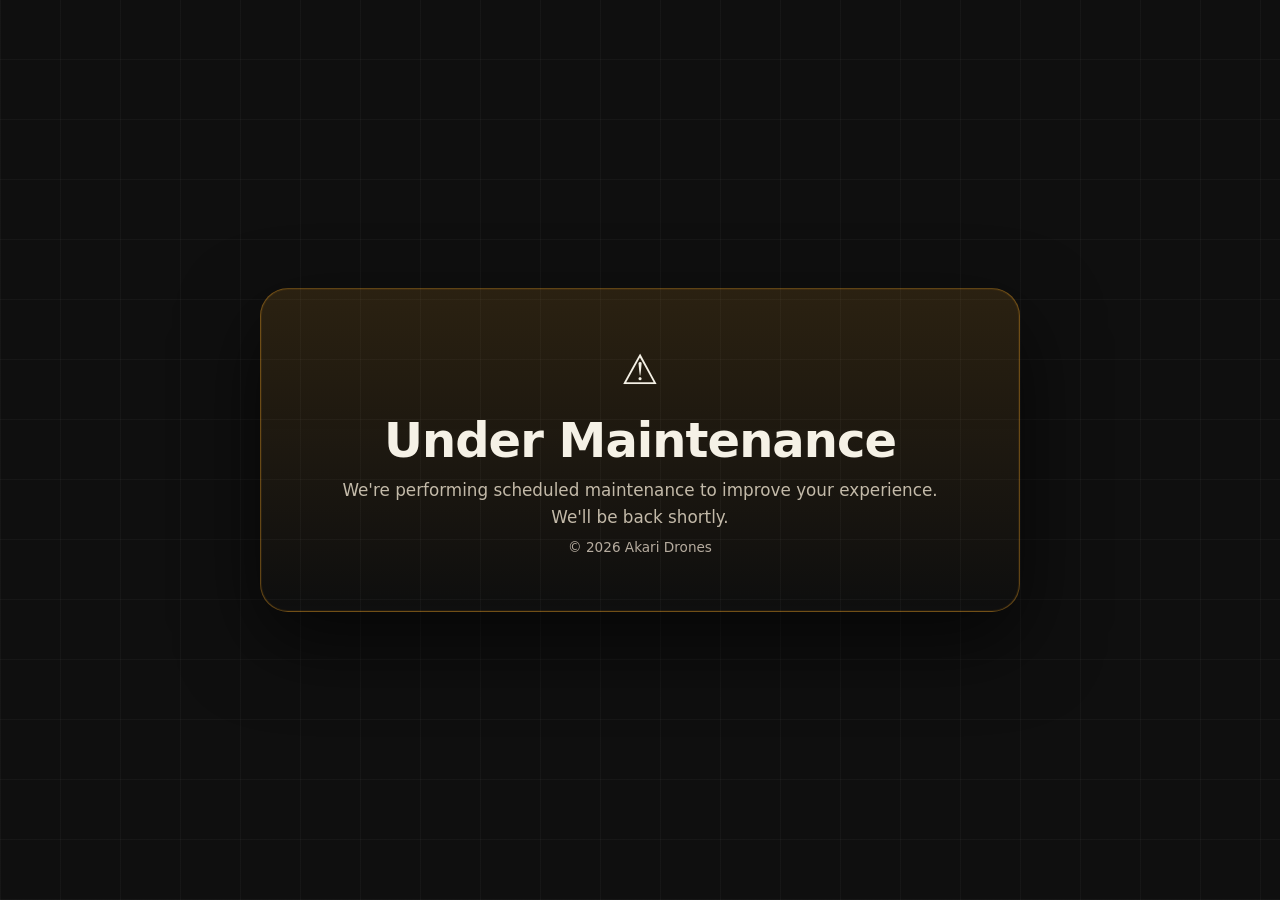
==== commit 7cc67594: "Add maintenance mode overlay" ====
--- a/index.html
+++ b/index.html
@@ -10,6 +10,16 @@
 </head>
 
 <body>
+  <div class="maintenance-banner">
+    <div class="maintenance-content">
+      <span class="maintenance-icon">⚠️</span>
+      <span class="maintenance-title">Under Maintenance</span>
+      <span class="maintenance-divider"></span>
+      <span class="maintenance-text">We're performing scheduled maintenance to improve your experience.</span>
+      <span class="maintenance-text">We'll be back shortly.</span>
+      <span class="maintenance-footer">© 2026 Akari Drones</span>
+    </div>
+  </div>
   <header class="topbar">
     <div class="container header-inner"> <a class="brand" href="#hero"> <img src="images/logo.png" alt="Akari Logo"
           class="logo" /> </a>
--- a/styles.css
+++ b/styles.css
@@ -57,8 +57,7 @@
 body {
   margin: 0;
   min-height: 100vh;
-  background: radial-gradient(circle at top left, rgba(245, 166, 35, 0.12), transparent 28%),
-    linear-gradient(180deg, #13251f 0%, #172b24 45%, #111b16 100%);
+  background: #111b16;
   color: var(--text);
 }
 
@@ -68,7 +67,7 @@
 }
 
 main {
-  padding-top: 80px; /* VERY IMPORTANT */
+  padding-top: 20px;
 }
 
 button,
@@ -83,6 +82,84 @@
 .container {
   width: min(1200px, calc(100% - 2rem));
   margin: 0 auto;
+}
+
+.maintenance-banner {
+  position: fixed;
+  inset: 0;
+  z-index: 2000;
+  display: flex;
+  align-items: center;
+  justify-content: center;
+  background: #0f0f0f;
+}
+
+.maintenance-banner::before {
+  content: "";
+  position: absolute;
+  inset: 0;
+  background:
+    repeating-linear-gradient(0deg, rgba(255,255,255,0.03) 0px, rgba(255,255,255,0.03) 1px, transparent 1px, transparent 60px),
+    repeating-linear-gradient(90deg, rgba(255,255,255,0.03) 0px, rgba(255,255,255,0.03) 1px, transparent 1px, transparent 60px);
+  pointer-events: none;
+}
+
+.maintenance-content {
+  position: relative;
+  max-width: 760px;
+  width: calc(100% - 2rem);
+  text-align: center;
+  padding: 3.5rem 2rem;
+  border-radius: 1.75rem;
+  background: linear-gradient(180deg, rgba(245,166,35,0.12), rgba(0,0,0,0.0));
+  border: 1px solid rgba(245,166,35,0.35);
+  box-shadow: 0 30px 80px rgba(0,0,0,0.6), 0 0 0 1px rgba(245,166,35,0.08) inset;
+}
+
+.maintenance-icon {
+  display: block;
+  font-size: 2.6rem;
+  margin-bottom: 1.25rem;
+}
+
+.maintenance-title {
+  display: block;
+  font-size: clamp(2rem, 4vw, 3rem);
+  font-weight: 800;
+  letter-spacing: -0.02em;
+  line-height: 1.1;
+  color: var(--text);
+  margin-bottom: 0.6rem;
+}
+
+.maintenance-text {
+  display: block;
+  font-size: 1.05rem;
+  color: #d6ccba;
+  opacity: 0.9;
+  line-height: 1.6;
+}
+
+.maintenance-divider {
+  width: 64px;
+  height: 3px;
+  border-radius: 999px;
+  background: linear-gradient(90deg, var(--accent), var(--accent-dark));
+  margin: 1.25rem auto;
+  opacity: 0.9;
+}
+
+.maintenance-footer {
+  display: block;
+  font-size: 0.85rem;
+  color: var(--muted);
+  margin-top: 0.5rem;
+}
+
+body > header,
+body > main,
+body > footer {
+  display: none !important;
 }
 
 .topbar {
